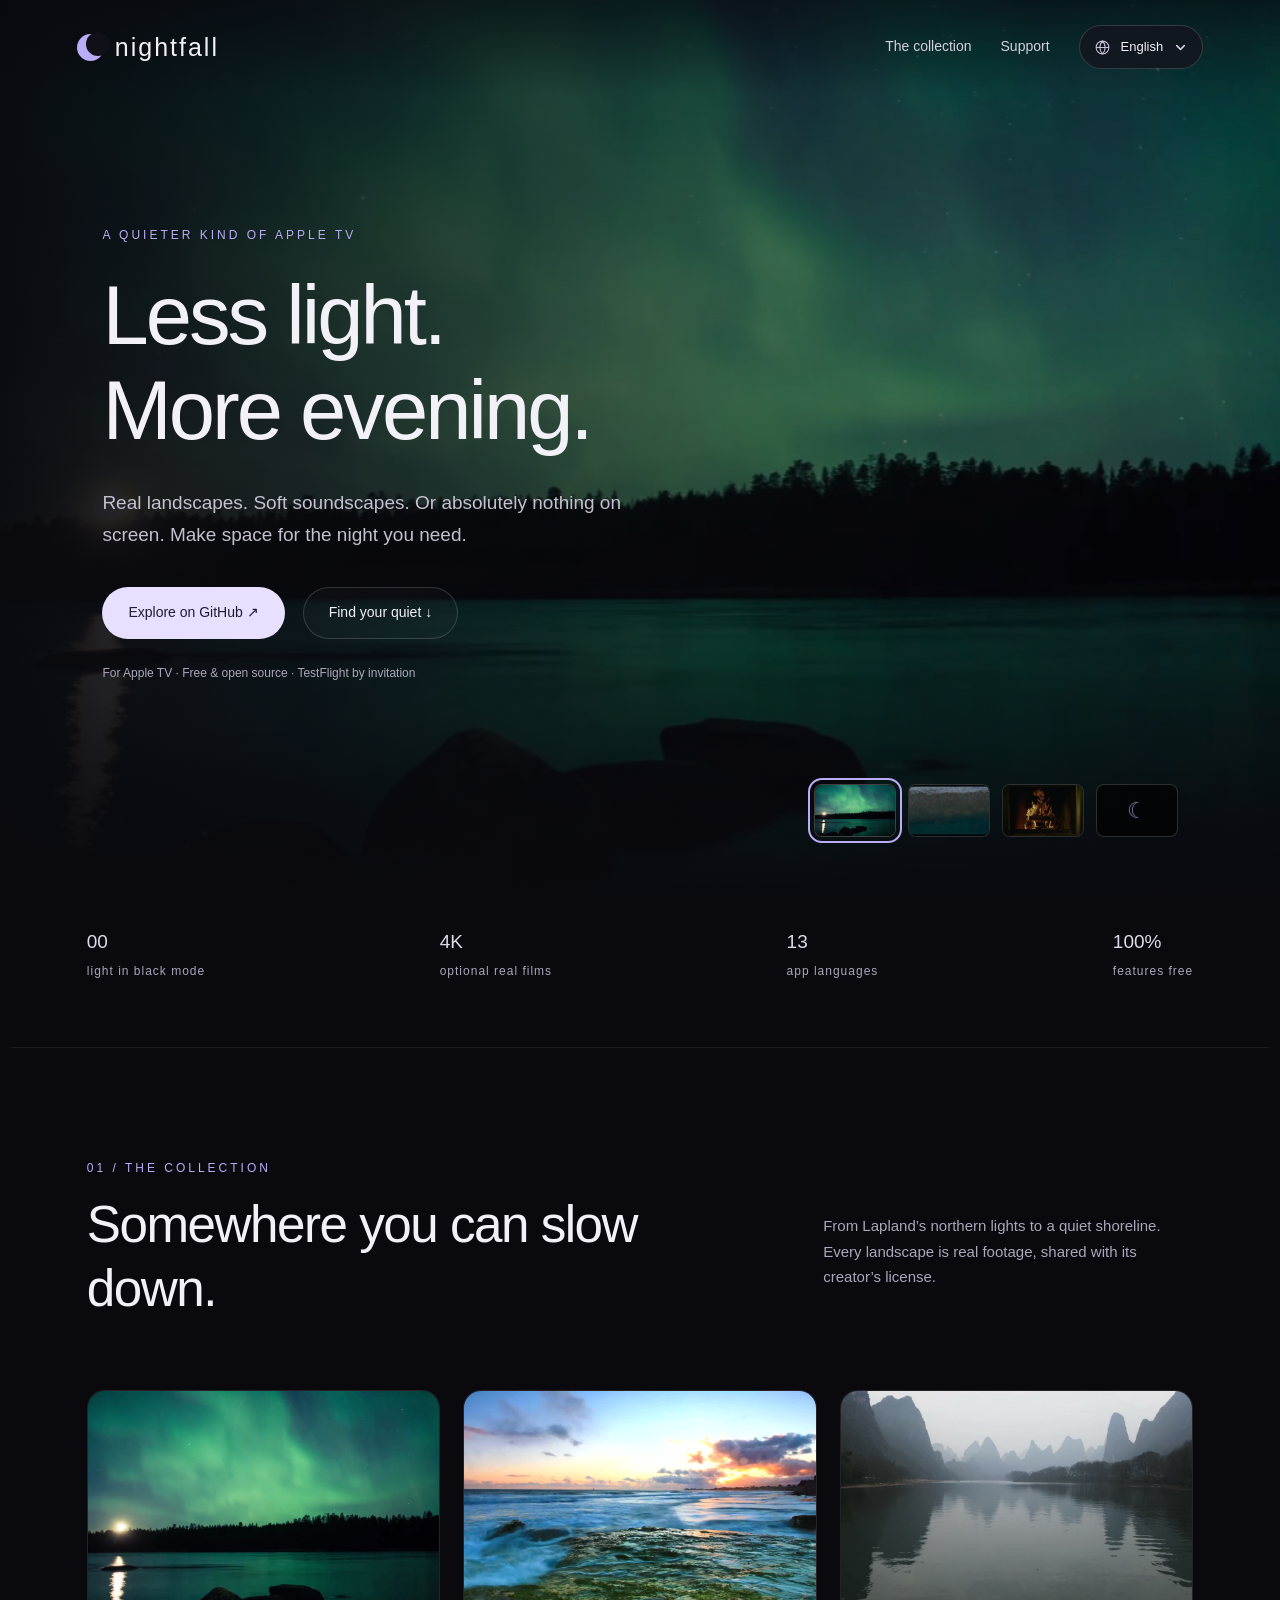
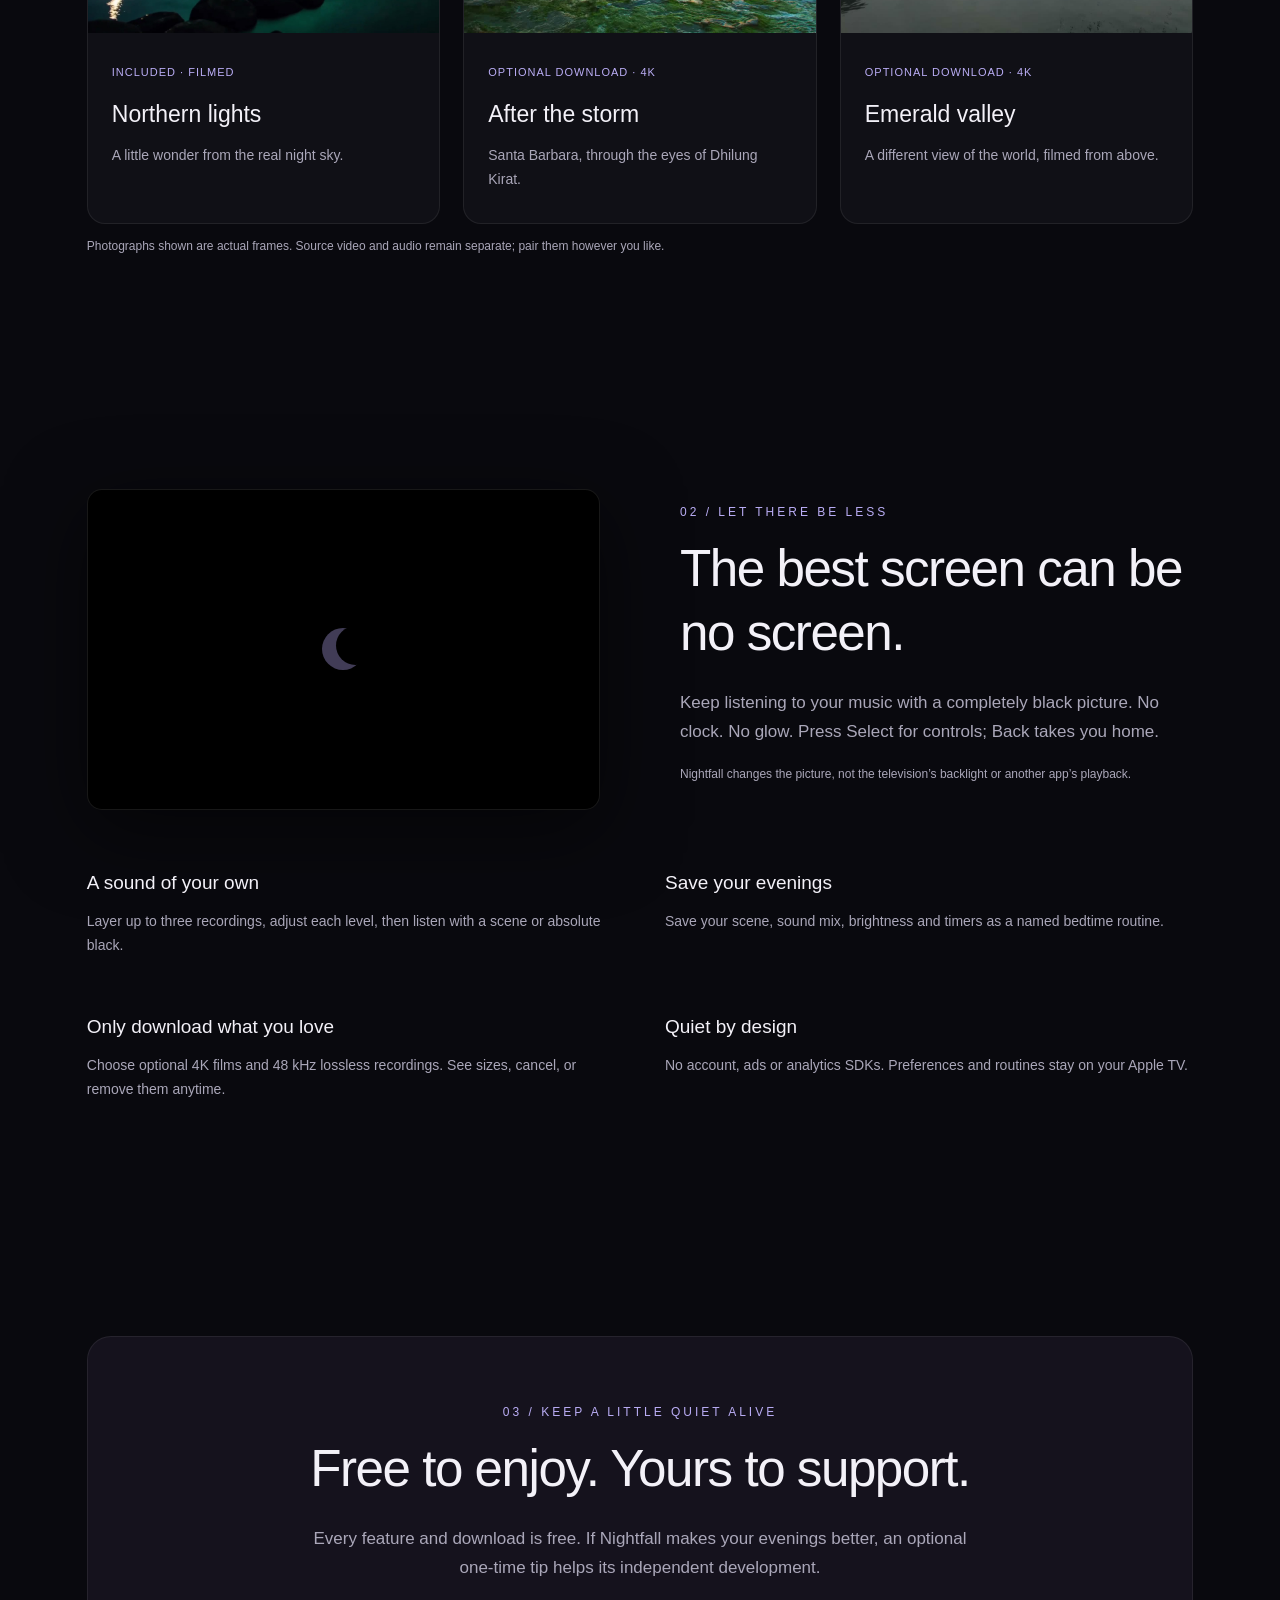
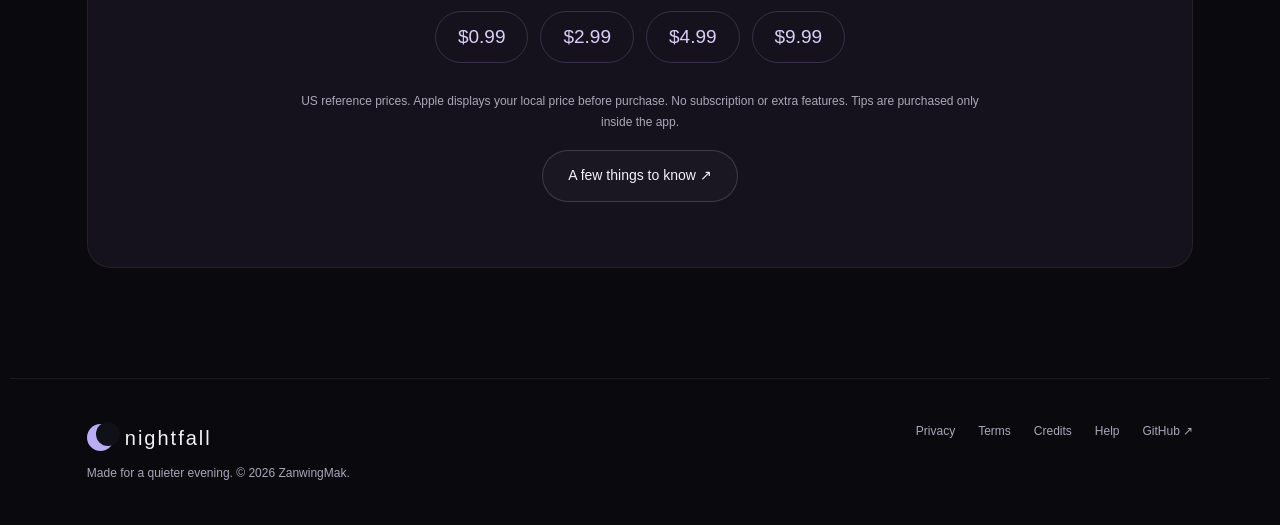
==== site/index.html @ ece6afa8 "Improve website language picker and localize all pages in thirteen languages" ====
<!doctype html><html lang="en"><head><meta charset="utf-8"><meta name="viewport" content="width=device-width,initial-scale=1"><meta name="color-scheme" content="dark"><meta name="description" content="Nightfall TV — real landscapes, quiet soundscapes and absolute black for Apple TV. Free and open source, with optional downloads and voluntary tips."><title data-en="A quieter evening · Nightfall TV" data-zh="让夜晚安静一点 · Nightfall TV">A quieter evening · Nightfall TV</title><link rel="icon" href="favicon.svg" type="image/svg+xml"><link rel="stylesheet" href="style.css?v=20261013"><script defer src="translations.js?v=20261013"></script><script defer src="site.js?v=20261013"></script></head><body><header><a class="brand" href="index.html" aria-label="Nightfall TV home"><i class="moon" aria-hidden="true"></i>nightfall</a><nav aria-label="Main navigation"><a class="desktop" href="index.html#scenes"><span data-en="The collection" data-zh="风景集" >The collection</span></a><a class="desktop" href="support.html"><span data-en="Support" data-zh="帮助" >Support</span></a><div class="language-picker"><button class="lang" id="language" type="button" aria-label="Language" aria-haspopup="menu" aria-controls="language-menu" aria-expanded="false"><svg class="language-globe" viewBox="0 0 24 24" fill="none" stroke="currentColor" stroke-width="1.5" aria-hidden="true"><circle cx="12" cy="12" r="9"/><path d="M3 12h18M12 3c5 5 5 13 0 18-5-5-5-13 0-18Z"/></svg><span id="language-label">English</span><svg class="language-chevron" viewBox="0 0 16 16" fill="none" stroke="currentColor" stroke-width="1.6" aria-hidden="true"><path d="m4 6 4 4 4-4" stroke-linecap="round" stroke-linejoin="round"/></svg></button><div class="language-panel" id="language-menu" role="menu" aria-labelledby="language" hidden></div></div></nav></header><main><section class="hero"><img class="cover" src="assets/aurora.jpg" alt="Northern lights filmed in Lapland"><div class="hero-copy"><div data-en="A QUIETER KIND OF APPLE TV" data-zh="给 APPLE TV，一点安静" class="eyebrow">A QUIETER KIND OF APPLE TV</div><h1 data-en="Less light.
More evening." data-zh="少一点亮光。
多一点夜晚。" >Less light.
More evening.</h1><p data-en="Real landscapes. Soft soundscapes. Or absolutely nothing on screen. Make space for the night you need." data-zh="真实风景，轻柔声景。或者，让屏幕彻底归于黑暗。把夜晚，还给自己。" class="lede">Real landscapes. Soft soundscapes. Or absolutely nothing on screen. Make space for the night you need.</p><div class="actions"><a class="button primary" href="https://github.com/ZanwingMak/NightfallTV"><span data-en="Explore on GitHub ↗" data-zh="在 GitHub 探索 ↗" >Explore on GitHub ↗</span></a><a class="button" href="#scenes"><span data-en="Find your quiet ↓" data-zh="寻找你的安静 ↓" >Find your quiet ↓</span></a></div><p data-en="For Apple TV · Free &amp; open source · TestFlight by invitation" data-zh="为 Apple TV 而作 · 免费开源 · TestFlight 邀请测试" class="fine">For Apple TV · Free &amp; open source · TestFlight by invitation</p></div><div class="scene-picker" aria-label="Static scene preview"><button data-preview="aurora" aria-label="Northern lights" aria-pressed="true"><img src="assets/aurora.jpg" alt=""></button><button data-preview="ocean" aria-label="Ocean" aria-pressed="false"><img src="assets/ocean.jpg" alt=""></button><button data-preview="ember" aria-label="Fireplace" aria-pressed="false"><img src="assets/ember.jpg" alt=""></button><button data-preview="black" aria-label="Absolute black" aria-pressed="false"><span aria-hidden="true">☾</span></button></div></section><div class="strip"><div><b data-en="00" data-zh="00" >00</b><span data-en="light in black mode" data-zh="纯黑模式，无任何亮光" >light in black mode</span></div><div><b data-en="4K" data-zh="4K" >4K</b><span data-en="optional real films" data-zh="按需下载，真实拍摄" >optional real films</span></div><div><b data-en="13" data-zh="13" >13</b><span data-en="app languages" data-zh="种应用界面语言" >app languages</span></div><div><b data-en="100%" data-zh="100%" >100%</b><span data-en="features free" data-zh="功能免费，无广告" >features free</span></div></div><section class="content" id="scenes"><div class="section-head"><div><div data-en="01 / THE COLLECTION" data-zh="01 / 真实风景" class="eyebrow">01 / THE COLLECTION</div><h2 data-en="Somewhere you
can slow down." data-zh="让心情，
慢慢抵达。" >Somewhere you
can slow down.</h2></div><p data-en="From Lapland’s northern lights to a quiet shoreline. Every landscape is real footage, shared with its creator’s license." data-zh="从拉普兰的极光，到雨后的海岸。每一处风景都是真实拍摄，保留创作者的署名与授权。" class="muted">From Lapland’s northern lights to a quiet shoreline. Every landscape is real footage, shared with its creator’s license.</p></div><div class="tiles"><article class="tile"><img loading="lazy" src="assets/aurora.jpg" alt="Northern lights"><div class="tile-copy"><span data-en="INCLUDED · FILMED" data-zh="内置 · 实拍" class="tag">INCLUDED · FILMED</span><h3 data-en="Northern lights" data-zh="极光之境" >Northern lights</h3><p data-en="A little wonder from the real night sky." data-zh="真实夜空中的一点奇迹。" >A little wonder from the real night sky.</p></div></article><article class="tile"><img loading="lazy" src="assets/coast.jpg" alt="After the storm"><div class="tile-copy"><span data-en="OPTIONAL DOWNLOAD · 4K" data-zh="可选下载 · 4K" class="tag">OPTIONAL DOWNLOAD · 4K</span><h3 data-en="After the storm" data-zh="雨后海岸" >After the storm</h3><p data-en="Santa Barbara, through the eyes of Dhilung Kirat." data-zh="透过 Dhilung Kirat 的镜头，看圣巴巴拉海岸。" >Santa Barbara, through the eyes of Dhilung Kirat.</p></div></article><article class="tile"><img loading="lazy" src="assets/valley.jpg" alt="Emerald valley"><div class="tile-copy"><span data-en="OPTIONAL DOWNLOAD · 4K" data-zh="可选下载 · 4K" class="tag">OPTIONAL DOWNLOAD · 4K</span><h3 data-en="Emerald valley" data-zh="碧谷流云" >Emerald valley</h3><p data-en="A different view of the world, filmed from above." data-zh="从空中凝望山谷与流云，Danny Rest 实拍。" >A different view of the world, filmed from above.</p></div></article></div><p class="fine"><span data-en="Photographs shown are actual frames. Source video and audio remain separate; pair them however you like." data-zh="以上图片均为真实视频帧。画面与自然录音为独立素材，你可以自由搭配。" >Photographs shown are actual frames. Source video and audio remain separate; pair them however you like.</span></p></section><section class="content"><div class="split"><div class="black-screen" aria-label="Illustration of a black TV screen"><i class="moon" aria-hidden="true"></i></div><div><div data-en="02 / LET THERE BE LESS" data-zh="02 / 少一点，更安静" class="eyebrow">02 / LET THERE BE LESS</div><h2 data-en="The best screen
can be no screen." data-zh="最好的画面，
也可以没有画面。" >The best screen
can be no screen.</h2><p data-en="Keep listening to your music with a completely black picture. No clock. No glow. Press Select for controls; Back takes you home." data-zh="完全黑屏，继续听自己的音乐。没有时钟，没有提示，没有亮光。按确认键呼出控制，返回键回到浏览。" class="muted">Keep listening to your music with a completely black picture. No clock. No glow. Press Select for controls; Back takes you home.</p><p data-en="Nightfall changes the picture, not the television’s backlight or another app’s playback." data-zh="Nightfall 调整应用画面，不控制电视背光，也不控制其他应用的音乐。" class="fine">Nightfall changes the picture, not the television’s backlight or another app’s playback.</p></div></div><div class="text-features"><div><h3 data-en="A sound of your own" data-zh="混合属于你的声音" >A sound of your own</h3><p data-en="Layer up to three recordings, adjust each level, then listen with a scene or absolute black." data-zh="最多混合三层声景，独立调音量。配上风景，或关掉画面。" >Layer up to three recordings, adjust each level, then listen with a scene or absolute black.</p></div><div><h3 data-en="Save your evenings" data-zh="收藏睡前的习惯" >Save your evenings</h3><p data-en="Save your scene, sound mix, brightness and timers as a named bedtime routine." data-zh="把画面、混音、亮度和定时存成一个有名字的睡前方案。" >Save your scene, sound mix, brightness and timers as a named bedtime routine.</p></div><div><h3 data-en="Only download what you love" data-zh="只下载想要的风景" >Only download what you love</h3><p data-en="Choose optional 4K films and 48 kHz lossless recordings. See sizes, cancel, or remove them anytime." data-zh="自行选择下载 4K 实拍或 48 kHz 无损录音。显示容量与进度，可取消、可删除。" >Choose optional 4K films and 48 kHz lossless recordings. See sizes, cancel, or remove them anytime.</p></div><div><h3 data-en="Quiet by design" data-zh="安静，也是一种设计" >Quiet by design</h3><p data-en="No account, ads or analytics SDKs. Preferences and routines stay on your Apple TV." data-zh="无需账号，没有广告或统计 SDK。偏好和方案保存在你的 Apple TV 上。" >No account, ads or analytics SDKs. Preferences and routines stay on your Apple TV.</p></div></div></section><section class="content"><div class="support-panel"><div data-en="03 / KEEP A LITTLE QUIET ALIVE" data-zh="03 / 让这份安静继续" class="eyebrow">03 / KEEP A LITTLE QUIET ALIVE</div><h2 data-en="Free to enjoy.
Yours to support." data-zh="安心享受。
随心支持。" >Free to enjoy.
Yours to support.</h2><p data-en="Every feature and download is free. If Nightfall makes your evenings better, an optional one-time tip helps its independent development." data-zh="所有功能与下载都免费。如果 Nightfall 陪你度过了一个好夜晚，可以自愿打赏，支持独立开发。" class="muted">Every feature and download is free. If Nightfall makes your evenings better, an optional one-time tip helps its independent development.</p><div class="tips"><span>$0.99</span><span>$2.99</span><span>$4.99</span><span>$9.99</span></div><p data-en="US reference prices. Apple displays your local price before purchase. No subscription or extra features. Tips are purchased only inside the app." data-zh="以上为美国基准价格，实际购买前由 Apple 显示当地价格。没有订阅，不增加功能。赞助仅通过 App 内购买。" class="fine">US reference prices. Apple displays your local price before purchase. No subscription or extra features. Tips are purchased only inside the app.</p><a class="button" href="support.html"><span data-en="A few things to know ↗" data-zh="了解使用与支持 ↗" >A few things to know ↗</span></a></div></section></main><footer><div><a class="brand" href="index.html"><i class="moon" aria-hidden="true"></i>nightfall</a><span data-en="Made for a quieter evening. © 2026 ZanwingMak." data-zh="让夜晚安静一点。© 2026 ZanwingMak." >Made for a quieter evening. © 2026 ZanwingMak.</span></div><div class="links"><a href="privacy.html"><span data-en="Privacy" data-zh="隐私政策" >Privacy</span></a><a href="terms.html"><span data-en="Terms" data-zh="服务条款" >Terms</span></a><a href="credits.html"><span data-en="Credits" data-zh="素材署名" >Credits</span></a><a href="support.html"><span data-en="Help" data-zh="帮助" >Help</span></a><a href="https://github.com/ZanwingMak/NightfallTV"><span data-en="GitHub ↗" data-zh="GitHub ↗" >GitHub ↗</span></a></div></footer></body></html>
---- site/style.css ----
:root{color-scheme:dark;--ink:#f3f1f8;--quiet:#aaa7b9;--night:#09090e;--accent:#baadf5}*{box-sizing:border-box}html{scroll-behavior:smooth;scroll-padding-top:100px}body{margin:0;background:var(--night);color:var(--ink);font-family:ui-sans-serif,-apple-system,BlinkMacSystemFont,"Segoe UI",sans-serif;font-size:17px;line-height:1.7}a{color:inherit;text-decoration:none}button,select{font:inherit;color:inherit}button,a,select{touch-action:manipulation}button{cursor:pointer}a:focus-visible,button:focus-visible,select:focus-visible,summary:focus-visible{outline:3px solid var(--accent);outline-offset:7px}header{height:94px;display:flex;align-items:center;justify-content:space-between;gap:24px;padding:0 6%;position:absolute;z-index:5;inset:0 0 auto;background:linear-gradient(#08080e99,transparent)}.brand{font-size:25px;letter-spacing:2px;display:flex;align-items:center;gap:11px}.moon{display:inline-block;width:27px;height:27px;border-radius:50%;background:var(--accent);position:relative}.moon:after{content:"";position:absolute;width:24px;height:24px;border-radius:50%;background:#101019;left:9px;top:-2px}nav{display:flex;align-items:center;gap:29px;font-size:14px}nav a{color:#d4d0de}nav a:hover,footer a:hover{color:var(--accent)}.lang{background:#ffffff0a;border:1px solid #ffffff22;border-radius:100px;padding:7px 13px}.hero{position:relative;min-height:720px;height:min(950px,100svh);display:flex;align-items:center;padding:125px 8% 105px;overflow:hidden}.cover{position:absolute;inset:0;width:100%;height:100%;object-fit:cover;opacity:.78;transition:opacity .5s}.hero:after{content:"";position:absolute;inset:0;background:linear-gradient(90deg,#09090ef2 0%,#09090e70 52%,#09090e10),linear-gradient(0deg,var(--night),transparent 26%);pointer-events:none}.hero-copy{z-index:1;position:relative;max-width:750px}.eyebrow{font-size:12px;letter-spacing:3px;text-transform:uppercase;color:var(--accent)}h1{font-weight:350;font-size:clamp(55px,6.5vw,96px);line-height:1.14;letter-spacing:-3px;margin:24px 0 28px;white-space:pre-line}.lede{max-width:540px;font-size:19px;color:#c4c1ce}.actions{display:flex;gap:18px;flex-wrap:wrap;margin:36px 0 24px}.button{display:inline-flex;align-items:center;gap:24px;border:1px solid #ffffff28;border-radius:100px;padding:13px 25px;background:#ffffff06;font-size:14px}.button.primary{background:#e7e0ff;color:#201a33;border-color:transparent}.button:hover{transform:translateY(-2px)}.fine{font-size:12px;color:var(--quiet)}.scene-picker{position:absolute;bottom:63px;right:8%;z-index:2;display:flex;gap:12px}.scene-picker button{width:82px;height:53px;padding:0;border:1px solid #ffffff40;border-radius:8px;overflow:hidden;background:#000;opacity:.65;transition:opacity .2s}.scene-picker button[aria-pressed=true]{outline:2px solid var(--accent);outline-offset:4px;opacity:1}.scene-picker img{height:100%;width:100%;object-fit:cover}.scene-picker span{color:#bfb3e9;font-size:22px}.strip{max-width:1260px;margin:0 auto;padding:26px 6% 65px;display:flex;justify-content:space-between;gap:25px;border-bottom:1px solid #ffffff12;font-size:12px;letter-spacing:1px;color:var(--quiet)}.strip b{display:block;font-size:19px;color:#dedbe7;font-weight:400;letter-spacing:0;margin-bottom:3px}section.content{max-width:1260px;margin:auto;padding:110px 6%}h2{font-size:clamp(34px,4vw,54px);font-weight:350;line-height:1.25;letter-spacing:-1.5px;margin:15px 0 24px}h3{font-size:23px;font-weight:450;line-height:1.4;margin:12px 0}.muted{color:var(--quiet)}.section-head{display:flex;justify-content:space-between;gap:60px;align-items:center;margin-bottom:45px}.section-head p{max-width:370px;font-size:15px}.tiles{display:grid;grid-template-columns:repeat(3,1fr);gap:23px}.tile{border:1px solid #ffffff13;border-radius:18px;overflow:hidden;background:#101016}.tile img{width:100%;aspect-ratio:16/11;object-fit:cover;display:block}.tile-copy{padding:24px}.tile-copy p{font-size:14px;color:var(--quiet);margin-bottom:8px}.tag{font-size:11px;letter-spacing:1px;color:var(--accent)}.split{display:grid;grid-template-columns:1fr 1fr;align-items:center;gap:80px}.black-screen{aspect-ratio:16/10;border:1px solid #ffffff18;background:#000;box-shadow:0 20px 80px #0008;border-radius:15px;display:flex;align-items:center;justify-content:center}.black-screen .moon{opacity:.35;width:42px;height:42px}.black-screen .moon:after{background:#000;width:39px;height:39px;left:14px}.number{color:var(--accent);font-size:13px}.text-features{display:grid;grid-template-columns:repeat(2,1fr);gap:30px 50px;margin:48px 0 0}.text-features h3{font-size:19px}.text-features p{font-size:14px;color:var(--quiet)}.support-panel{background:#15121d;border:1px solid #ffffff12;border-radius:24px;padding:65px;text-align:center}.support-panel h2{margin-top:15px}.support-panel p{max-width:680px;margin:18px auto}.tips{display:flex;justify-content:center;gap:12px;flex-wrap:wrap;margin:28px 0}.tips span{border:1px solid #b7a3ed33;border-radius:100px;padding:9px 22px;color:#d8cef7;font-size:19px}footer{max-width:1260px;margin:auto;border-top:1px solid #ffffff12;padding:42px 6%;display:flex;justify-content:space-between;align-items:start;gap:35px;color:var(--quiet);font-size:12px}footer .links{display:flex;flex-wrap:wrap;gap:23px}footer .brand{color:var(--ink);font-size:20px;margin-bottom:8px}.document{max-width:900px;margin:auto;padding:165px 6% 85px}.document h1{font-size:56px;letter-spacing:-1px}.document h2{font-size:25px;margin-top:46px;letter-spacing:0;font-weight:450}.document p,.document li{color:#c3bfce;font-size:16px}.document a{color:var(--accent);text-decoration:underline;text-underline-offset:3px}.document .date{font-size:13px;color:var(--quiet)}details{border-bottom:1px solid #ffffff18;padding:24px 0}summary{cursor:pointer;font-size:20px;list-style:none}summary:after{content:"+";float:right;color:var(--accent)}details[open] summary:after{content:"−"}.credit{padding:22px 0;border-bottom:1px solid #ffffff12}.credit p{margin:6px 0;font-size:14px;overflow-wrap:anywhere}.credit h2{margin:0 0 8px}body[data-scene=black] .hero .cover{opacity:0}body[data-scene=black] .hero:after{background:linear-gradient(0deg,var(--night),#000 70%)}[hidden]{display:none!important}@media(prefers-reduced-motion:reduce){html{scroll-behavior:auto}*,*:before,*:after{transition:none!important;animation:none!important}}@media(max-width:800px){header{height:80px;padding:0 6%}.brand{font-size:22px}nav{gap:14px}nav .desktop{display:none}.hero{height:auto;min-height:760px;padding:140px 7% 170px}.hero:after{background:linear-gradient(90deg,#09090ee8,#09090e60),linear-gradient(0deg,var(--night),transparent 35%)}h1{font-size:60px;letter-spacing:-2px}.lede{font-size:17px}.scene-picker{bottom:70px;right:auto;left:7%}.strip{padding:12px 7% 40px;flex-wrap:wrap}.strip>div{width:40%}.strip b{font-size:17px}section.content{padding:75px 7%}.section-head{display:block;margin-bottom:28px}.tiles{grid-template-columns:1fr;gap:24px}.tile img{aspect-ratio:16/9}.split{grid-template-columns:1fr;gap:35px}.text-features{gap:20px}.support-panel{padding:38px 23px}footer{flex-direction:column;padding:35px 7%;gap:25px}.document{padding:130px 7% 65px}.document h1{font-size:45px}.document h2{margin-top:34px}.button{padding:12px 20px}.hero-copy{width:100%}}@media(max-width:380px){h1{font-size:51px}.lang{max-width:105px}.scene-picker button{width:65px}.text-features{grid-template-columns:1fr}}

@media(max-width:800px){.hero h1{font-size:clamp(38px,12vw,60px)}.scene-picker{left:7%;right:7%}.scene-picker button{flex:1;min-width:0;width:auto;max-width:82px}}

/* 语言菜单使用网站自己的暗色表面，避免原生菜单的白底与浅色文字冲突。 */
.language-picker{position:relative;flex-shrink:0}
.lang{display:flex;align-items:center;gap:10px;min-height:44px;max-width:220px;padding:9px 14px;background:#15151dcc;border:1px solid #ffffff26;color:#f3f1f8;font-size:13px;font-weight:500;line-height:1.4;border-radius:999px;transition:background .18s,border-color .18s}
.lang:hover,.lang[aria-expanded=true]{background:#24212f;border-color:#baadf580}
.lang:focus-visible{outline:2px solid var(--accent);outline-offset:4px}
#language-label{overflow:hidden;text-overflow:ellipsis;white-space:nowrap}
.language-globe{width:17px;height:17px;color:#c7c2d9;flex-shrink:0}
.language-chevron{width:15px;height:15px;flex-shrink:0;color:#d7d1e8;transition:transform .18s}
.lang[aria-expanded=true] .language-chevron{transform:rotate(180deg)}
.language-panel{position:absolute;inset-inline-end:0;top:calc(100% + 12px);width:252px;max-width:calc(100vw - 32px);max-height:min(440px,calc(100dvh - 112px));overflow-y:auto;overscroll-behavior:contain;padding:7px;background:#15151ef7;border:1px solid #ffffff24;border-radius:18px;box-shadow:0 18px 55px #0007;scrollbar-width:thin;scrollbar-color:#625874 transparent}
.language-option{display:flex;align-items:center;justify-content:space-between;width:100%;position:relative;padding:11px 38px 11px 15px;min-height:44px;border:0;border-radius:11px;background:transparent;color:#e7e3f0;font-size:14px;line-height:1.5;text-align:start}
.language-option:hover{background:#ffffff0c;color:#fff}
.language-option:focus-visible{outline:2px solid #baadf5;outline-offset:-2px;background:#ffffff0c}
.language-option[aria-checked=true]{background:#baadf522;color:#e3d9ff;font-weight:600}
.language-option[aria-checked=true]:after{content:"";position:absolute;right:16px;top:18px;width:9px;height:5px;border-left:1.8px solid #c8b8ff;border-bottom:1.8px solid #c8b8ff;transform:rotate(-45deg)}
html[dir=rtl] h1,html[dir=rtl] h2,html[lang=hi] h1,html[lang=hi] h2{letter-spacing:0}
html[dir=rtl] .hero:after{background:linear-gradient(270deg,#09090ef2 0%,#09090e70 52%,#09090e10),linear-gradient(0deg,var(--night),transparent 26%)}
html[dir=rtl] .hero-copy{text-align:right}
html[dir=rtl] .scene-picker{right:auto;left:8%}
html[dir=rtl] summary:after{float:left}
@media(max-width:800px){.lang{max-width:185px}.language-panel{max-height:min(440px,calc(100dvh - 100px))}html[dir=rtl] .scene-picker{left:7%;right:7%}html[dir=rtl] .hero:after{background:linear-gradient(270deg,#09090ee8,#09090e60),linear-gradient(0deg,var(--night),transparent 35%)}}
@media(max-width:380px){header{gap:12px}.lang{max-width:145px;gap:7px;padding-inline:11px}.brand{font-size:18px;letter-spacing:1px;gap:8px}.brand .moon{width:24px;height:24px}}
.document h1,.document h2,.document p,.document li{overflow-wrap:anywhere}
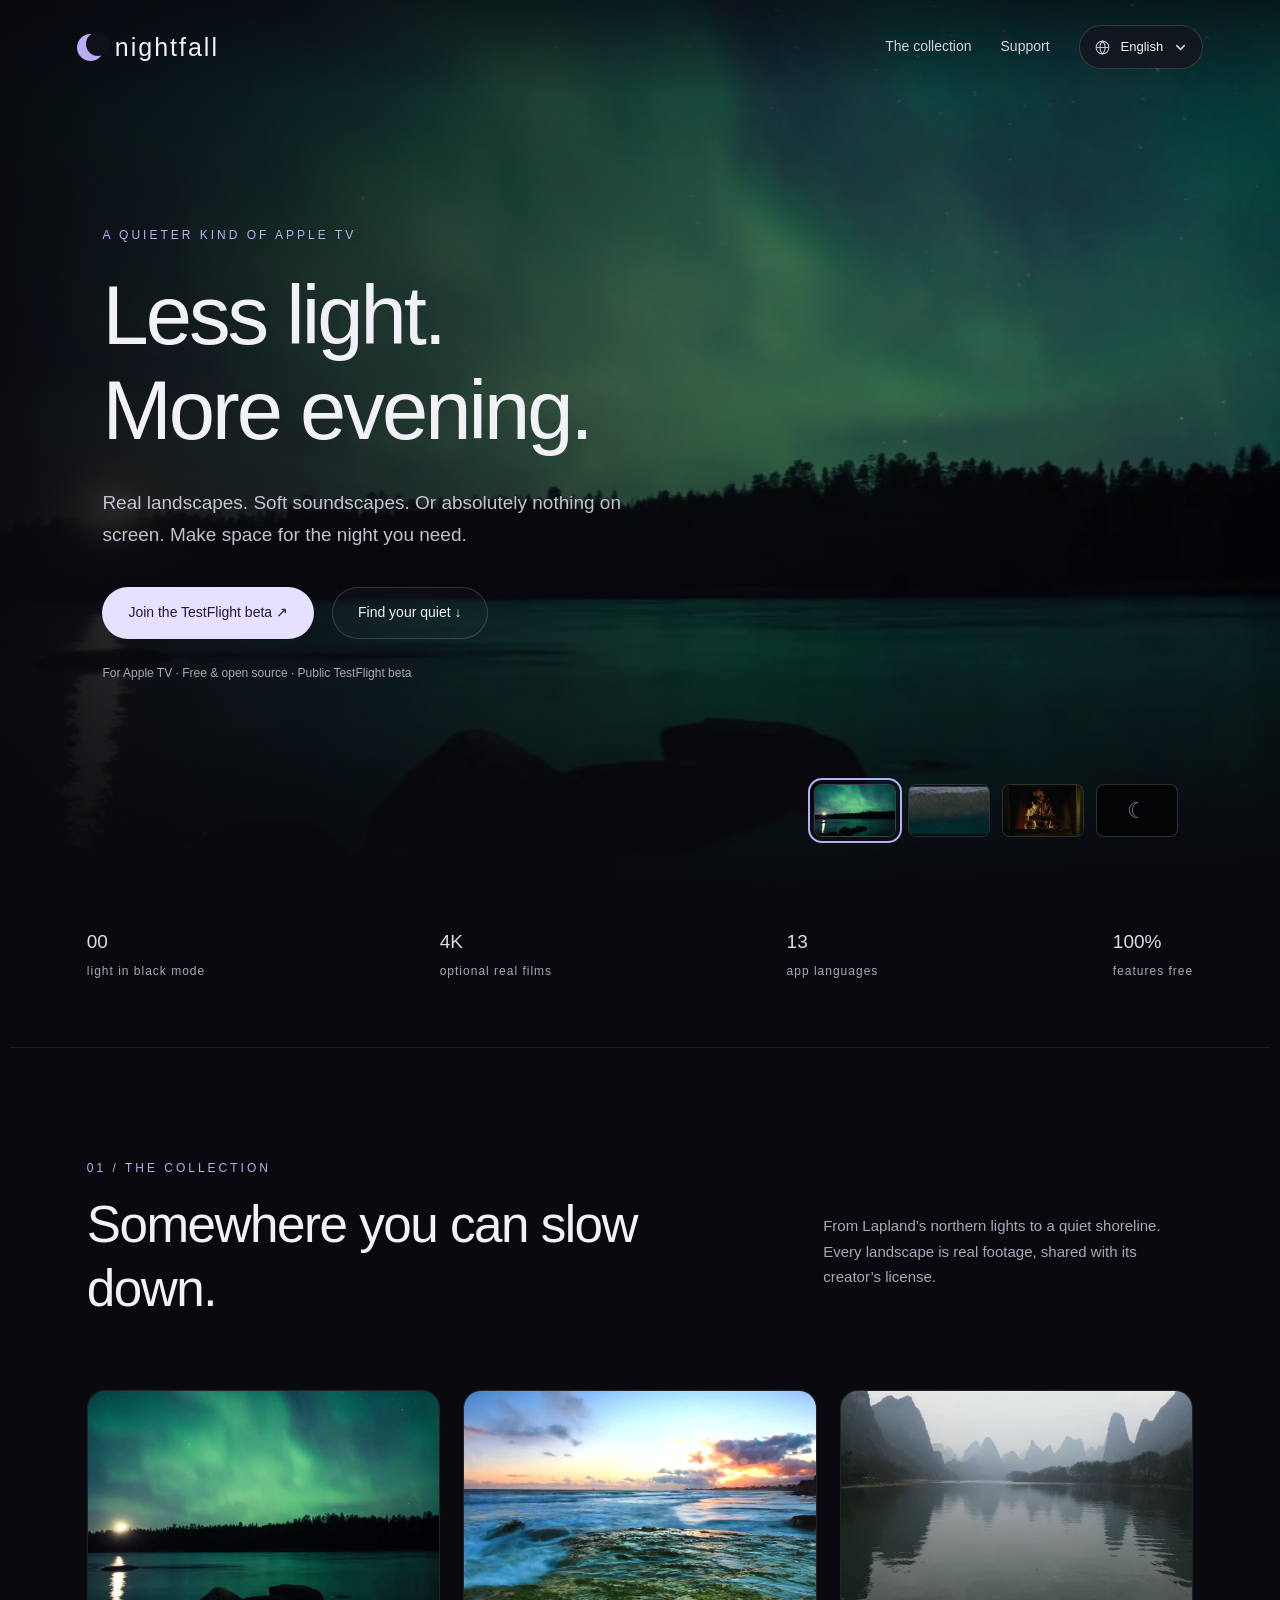
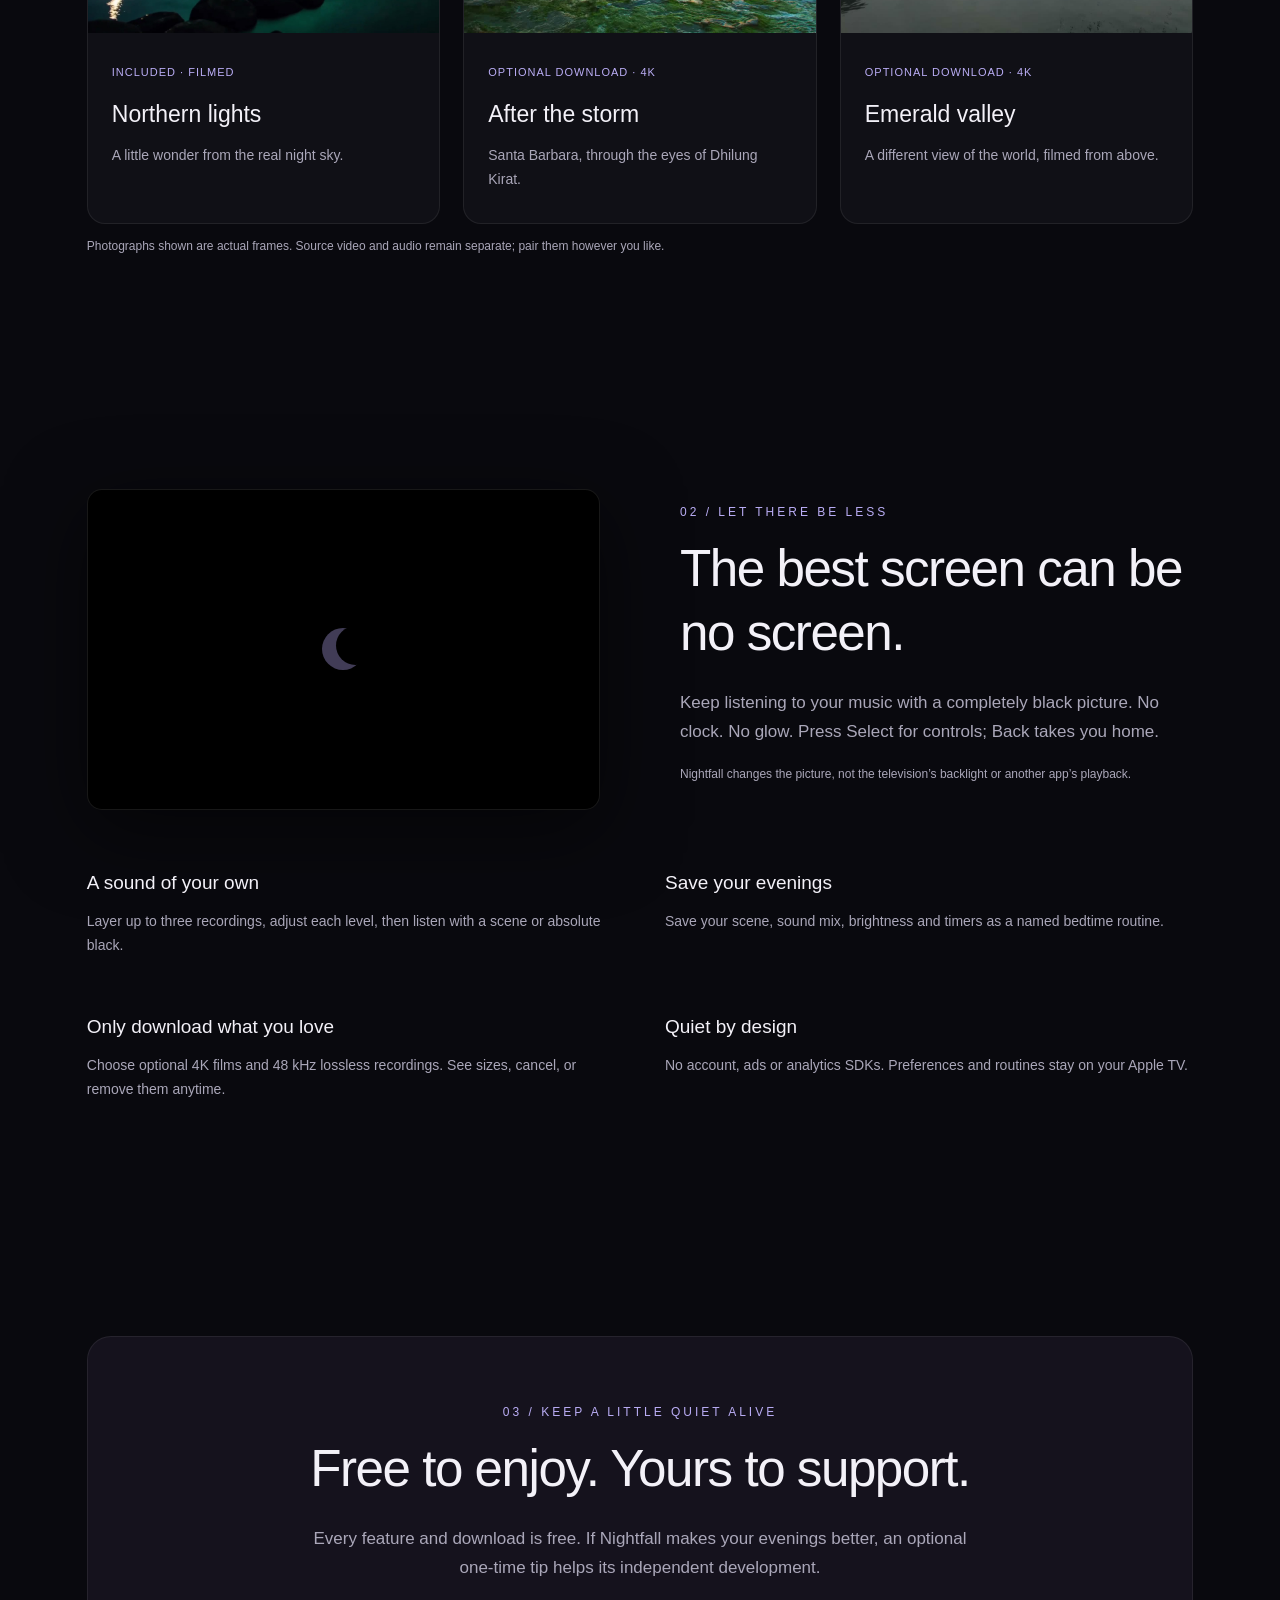
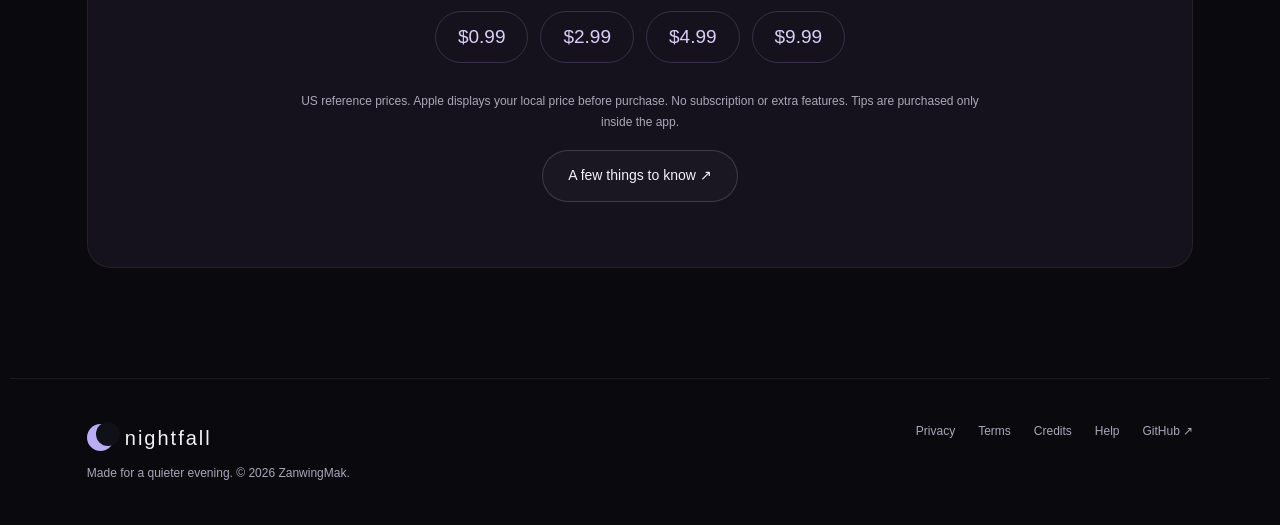
==== commit 1f7cf4b4: "Open the public TestFlight beta from the multilingual website" ====
--- a/site/index.html
+++ b/site/index.html
@@ -1,7 +1,7 @@
-<!doctype html><html lang="en"><head><meta charset="utf-8"><meta name="viewport" content="width=device-width,initial-scale=1"><meta name="color-scheme" content="dark"><meta name="description" content="Nightfall TV — real landscapes, quiet soundscapes and absolute black for Apple TV. Free and open source, with optional downloads and voluntary tips."><title data-en="A quieter evening · Nightfall TV" data-zh="让夜晚安静一点 · Nightfall TV">A quieter evening · Nightfall TV</title><link rel="icon" href="favicon.svg" type="image/svg+xml"><link rel="stylesheet" href="style.css?v=20261013"><script defer src="translations.js?v=20261013"></script><script defer src="site.js?v=20261013"></script></head><body><header><a class="brand" href="index.html" aria-label="Nightfall TV home"><i class="moon" aria-hidden="true"></i>nightfall</a><nav aria-label="Main navigation"><a class="desktop" href="index.html#scenes"><span data-en="The collection" data-zh="风景集" >The collection</span></a><a class="desktop" href="support.html"><span data-en="Support" data-zh="帮助" >Support</span></a><div class="language-picker"><button class="lang" id="language" type="button" aria-label="Language" aria-haspopup="menu" aria-controls="language-menu" aria-expanded="false"><svg class="language-globe" viewBox="0 0 24 24" fill="none" stroke="currentColor" stroke-width="1.5" aria-hidden="true"><circle cx="12" cy="12" r="9"/><path d="M3 12h18M12 3c5 5 5 13 0 18-5-5-5-13 0-18Z"/></svg><span id="language-label">English</span><svg class="language-chevron" viewBox="0 0 16 16" fill="none" stroke="currentColor" stroke-width="1.6" aria-hidden="true"><path d="m4 6 4 4 4-4" stroke-linecap="round" stroke-linejoin="round"/></svg></button><div class="language-panel" id="language-menu" role="menu" aria-labelledby="language" hidden></div></div></nav></header><main><section class="hero"><img class="cover" src="assets/aurora.jpg" alt="Northern lights filmed in Lapland"><div class="hero-copy"><div data-en="A QUIETER KIND OF APPLE TV" data-zh="给 APPLE TV，一点安静" class="eyebrow">A QUIETER KIND OF APPLE TV</div><h1 data-en="Less light.
+<!doctype html><html lang="en"><head><meta charset="utf-8"><meta name="viewport" content="width=device-width,initial-scale=1"><meta name="color-scheme" content="dark"><meta name="description" content="Nightfall TV — real landscapes, quiet soundscapes and absolute black for Apple TV. Free and open source, with optional downloads and voluntary tips."><title data-en="A quieter evening · Nightfall TV" data-zh="让夜晚安静一点 · Nightfall TV">A quieter evening · Nightfall TV</title><link rel="icon" href="favicon.svg" type="image/svg+xml"><link rel="stylesheet" href="style.css?v=8ef6851c5679"><script defer src="translations.js?v=20261014"></script><script defer src="site.js?v=20261014"></script></head><body><header><a class="brand" href="index.html" aria-label="Nightfall TV home"><i class="moon" aria-hidden="true"></i>nightfall</a><nav aria-label="Main navigation"><a class="desktop" href="index.html#scenes"><span data-en="The collection" data-zh="风景集" >The collection</span></a><a class="desktop" href="support.html"><span data-en="Support" data-zh="帮助" >Support</span></a><div class="language-picker"><button class="lang" id="language" type="button" aria-label="Language" aria-haspopup="menu" aria-controls="language-menu" aria-expanded="false"><svg class="language-globe" viewBox="0 0 24 24" fill="none" stroke="currentColor" stroke-width="1.5" aria-hidden="true"><circle cx="12" cy="12" r="9"/><path d="M3 12h18M12 3c5 5 5 13 0 18-5-5-5-13 0-18Z"/></svg><span id="language-label">English</span><svg class="language-chevron" viewBox="0 0 16 16" fill="none" stroke="currentColor" stroke-width="1.6" aria-hidden="true"><path d="m4 6 4 4 4-4" stroke-linecap="round" stroke-linejoin="round"/></svg></button><div class="language-panel" id="language-menu" role="menu" aria-labelledby="language" hidden></div></div></nav></header><main><section class="hero"><img class="cover" src="assets/aurora.jpg" alt="Northern lights filmed in Lapland"><div class="hero-copy"><div data-en="A QUIETER KIND OF APPLE TV" data-zh="给 APPLE TV，一点安静" class="eyebrow">A QUIETER KIND OF APPLE TV</div><h1 data-en="Less light.
 More evening." data-zh="少一点亮光。
 多一点夜晚。" >Less light.
-More evening.</h1><p data-en="Real landscapes. Soft soundscapes. Or absolutely nothing on screen. Make space for the night you need." data-zh="真实风景，轻柔声景。或者，让屏幕彻底归于黑暗。把夜晚，还给自己。" class="lede">Real landscapes. Soft soundscapes. Or absolutely nothing on screen. Make space for the night you need.</p><div class="actions"><a class="button primary" href="https://github.com/ZanwingMak/NightfallTV"><span data-en="Explore on GitHub ↗" data-zh="在 GitHub 探索 ↗" >Explore on GitHub ↗</span></a><a class="button" href="#scenes"><span data-en="Find your quiet ↓" data-zh="寻找你的安静 ↓" >Find your quiet ↓</span></a></div><p data-en="For Apple TV · Free &amp; open source · TestFlight by invitation" data-zh="为 Apple TV 而作 · 免费开源 · TestFlight 邀请测试" class="fine">For Apple TV · Free &amp; open source · TestFlight by invitation</p></div><div class="scene-picker" aria-label="Static scene preview"><button data-preview="aurora" aria-label="Northern lights" aria-pressed="true"><img src="assets/aurora.jpg" alt=""></button><button data-preview="ocean" aria-label="Ocean" aria-pressed="false"><img src="assets/ocean.jpg" alt=""></button><button data-preview="ember" aria-label="Fireplace" aria-pressed="false"><img src="assets/ember.jpg" alt=""></button><button data-preview="black" aria-label="Absolute black" aria-pressed="false"><span aria-hidden="true">☾</span></button></div></section><div class="strip"><div><b data-en="00" data-zh="00" >00</b><span data-en="light in black mode" data-zh="纯黑模式，无任何亮光" >light in black mode</span></div><div><b data-en="4K" data-zh="4K" >4K</b><span data-en="optional real films" data-zh="按需下载，真实拍摄" >optional real films</span></div><div><b data-en="13" data-zh="13" >13</b><span data-en="app languages" data-zh="种应用界面语言" >app languages</span></div><div><b data-en="100%" data-zh="100%" >100%</b><span data-en="features free" data-zh="功能免费，无广告" >features free</span></div></div><section class="content" id="scenes"><div class="section-head"><div><div data-en="01 / THE COLLECTION" data-zh="01 / 真实风景" class="eyebrow">01 / THE COLLECTION</div><h2 data-en="Somewhere you
+More evening.</h1><p data-en="Real landscapes. Soft soundscapes. Or absolutely nothing on screen. Make space for the night you need." data-zh="真实风景，轻柔声景。或者，让屏幕彻底归于黑暗。把夜晚，还给自己。" class="lede">Real landscapes. Soft soundscapes. Or absolutely nothing on screen. Make space for the night you need.</p><div class="actions"><a class="button primary" href="https://testflight.apple.com/join/FS1H6N5w"><span data-en="Join the TestFlight beta ↗" data-zh="加入 TestFlight 公测 ↗" >Join the TestFlight beta ↗</span></a><a class="button" href="#scenes"><span data-en="Find your quiet ↓" data-zh="寻找你的安静 ↓" >Find your quiet ↓</span></a></div><p data-en="For Apple TV · Free &amp; open source · Public TestFlight beta" data-zh="为 Apple TV 而作 · 免费开源 · TestFlight 公开测试" class="fine">For Apple TV · Free &amp; open source · Public TestFlight beta</p></div><div class="scene-picker" aria-label="Static scene preview"><button data-preview="aurora" aria-label="Northern lights" aria-pressed="true"><img src="assets/aurora.jpg" alt=""></button><button data-preview="ocean" aria-label="Ocean" aria-pressed="false"><img src="assets/ocean.jpg" alt=""></button><button data-preview="ember" aria-label="Fireplace" aria-pressed="false"><img src="assets/ember.jpg" alt=""></button><button data-preview="black" aria-label="Absolute black" aria-pressed="false"><span aria-hidden="true">☾</span></button></div></section><div class="strip"><div><b data-en="00" data-zh="00" >00</b><span data-en="light in black mode" data-zh="纯黑模式，无任何亮光" >light in black mode</span></div><div><b data-en="4K" data-zh="4K" >4K</b><span data-en="optional real films" data-zh="按需下载，真实拍摄" >optional real films</span></div><div><b data-en="13" data-zh="13" >13</b><span data-en="app languages" data-zh="种应用界面语言" >app languages</span></div><div><b data-en="100%" data-zh="100%" >100%</b><span data-en="features free" data-zh="功能免费，无广告" >features free</span></div></div><section class="content" id="scenes"><div class="section-head"><div><div data-en="01 / THE COLLECTION" data-zh="01 / 真实风景" class="eyebrow">01 / THE COLLECTION</div><h2 data-en="Somewhere you
 can slow down." data-zh="让心情，
 慢慢抵达。" >Somewhere you
 can slow down.</h2></div><p data-en="From Lapland’s northern lights to a quiet shoreline. Every landscape is real footage, shared with its creator’s license." data-zh="从拉普兰的极光，到雨后的海岸。每一处风景都是真实拍摄，保留创作者的署名与授权。" class="muted">From Lapland’s northern lights to a quiet shoreline. Every landscape is real footage, shared with its creator’s license.</p></div><div class="tiles"><article class="tile"><img loading="lazy" src="assets/aurora.jpg" alt="Northern lights"><div class="tile-copy"><span data-en="INCLUDED · FILMED" data-zh="内置 · 实拍" class="tag">INCLUDED · FILMED</span><h3 data-en="Northern lights" data-zh="极光之境" >Northern lights</h3><p data-en="A little wonder from the real night sky." data-zh="真实夜空中的一点奇迹。" >A little wonder from the real night sky.</p></div></article><article class="tile"><img loading="lazy" src="assets/coast.jpg" alt="After the storm"><div class="tile-copy"><span data-en="OPTIONAL DOWNLOAD · 4K" data-zh="可选下载 · 4K" class="tag">OPTIONAL DOWNLOAD · 4K</span><h3 data-en="After the storm" data-zh="雨后海岸" >After the storm</h3><p data-en="Santa Barbara, through the eyes of Dhilung Kirat." data-zh="透过 Dhilung Kirat 的镜头，看圣巴巴拉海岸。" >Santa Barbara, through the eyes of Dhilung Kirat.</p></div></article><article class="tile"><img loading="lazy" src="assets/valley.jpg" alt="Emerald valley"><div class="tile-copy"><span data-en="OPTIONAL DOWNLOAD · 4K" data-zh="可选下载 · 4K" class="tag">OPTIONAL DOWNLOAD · 4K</span><h3 data-en="Emerald valley" data-zh="碧谷流云" >Emerald valley</h3><p data-en="A different view of the world, filmed from above." data-zh="从空中凝望山谷与流云，Danny Rest 实拍。" >A different view of the world, filmed from above.</p></div></article></div><p class="fine"><span data-en="Photographs shown are actual frames. Source video and audio remain separate; pair them however you like." data-zh="以上图片均为真实视频帧。画面与自然录音为独立素材，你可以自由搭配。" >Photographs shown are actual frames. Source video and audio remain separate; pair them however you like.</span></p></section><section class="content"><div class="split"><div class="black-screen" aria-label="Illustration of a black TV screen"><i class="moon" aria-hidden="true"></i></div><div><div data-en="02 / LET THERE BE LESS" data-zh="02 / 少一点，更安静" class="eyebrow">02 / LET THERE BE LESS</div><h2 data-en="The best screen
--- a/site/style.css
+++ b/site/style.css
@@ -11,7 +11,7 @@
 .language-globe{width:17px;height:17px;color:#c7c2d9;flex-shrink:0}
 .language-chevron{width:15px;height:15px;flex-shrink:0;color:#d7d1e8;transition:transform .18s}
 .lang[aria-expanded=true] .language-chevron{transform:rotate(180deg)}
-.language-panel{position:absolute;inset-inline-end:0;top:calc(100% + 12px);width:252px;max-width:calc(100vw - 32px);max-height:min(440px,calc(100dvh - 112px));overflow-y:auto;overscroll-behavior:contain;padding:7px;background:#15151ef7;border:1px solid #ffffff24;border-radius:18px;box-shadow:0 18px 55px #0007;scrollbar-width:thin;scrollbar-color:#625874 transparent}
+.language-panel{position:absolute;inset-inline-end:0;top:calc(100% + 12px);width:252px;max-width:calc(100vw - 32px);max-height:min(600px,calc(100dvh - 112px));overflow-y:auto;overscroll-behavior:contain;padding:7px;background:#15151ef7;border:1px solid #ffffff24;border-radius:18px;box-shadow:0 18px 55px #0007;scrollbar-width:thin;scrollbar-color:#625874 transparent}
 .language-option{display:flex;align-items:center;justify-content:space-between;width:100%;position:relative;padding:11px 38px 11px 15px;min-height:44px;border:0;border-radius:11px;background:transparent;color:#e7e3f0;font-size:14px;line-height:1.5;text-align:start}
 .language-option:hover{background:#ffffff0c;color:#fff}
 .language-option:focus-visible{outline:2px solid #baadf5;outline-offset:-2px;background:#ffffff0c}
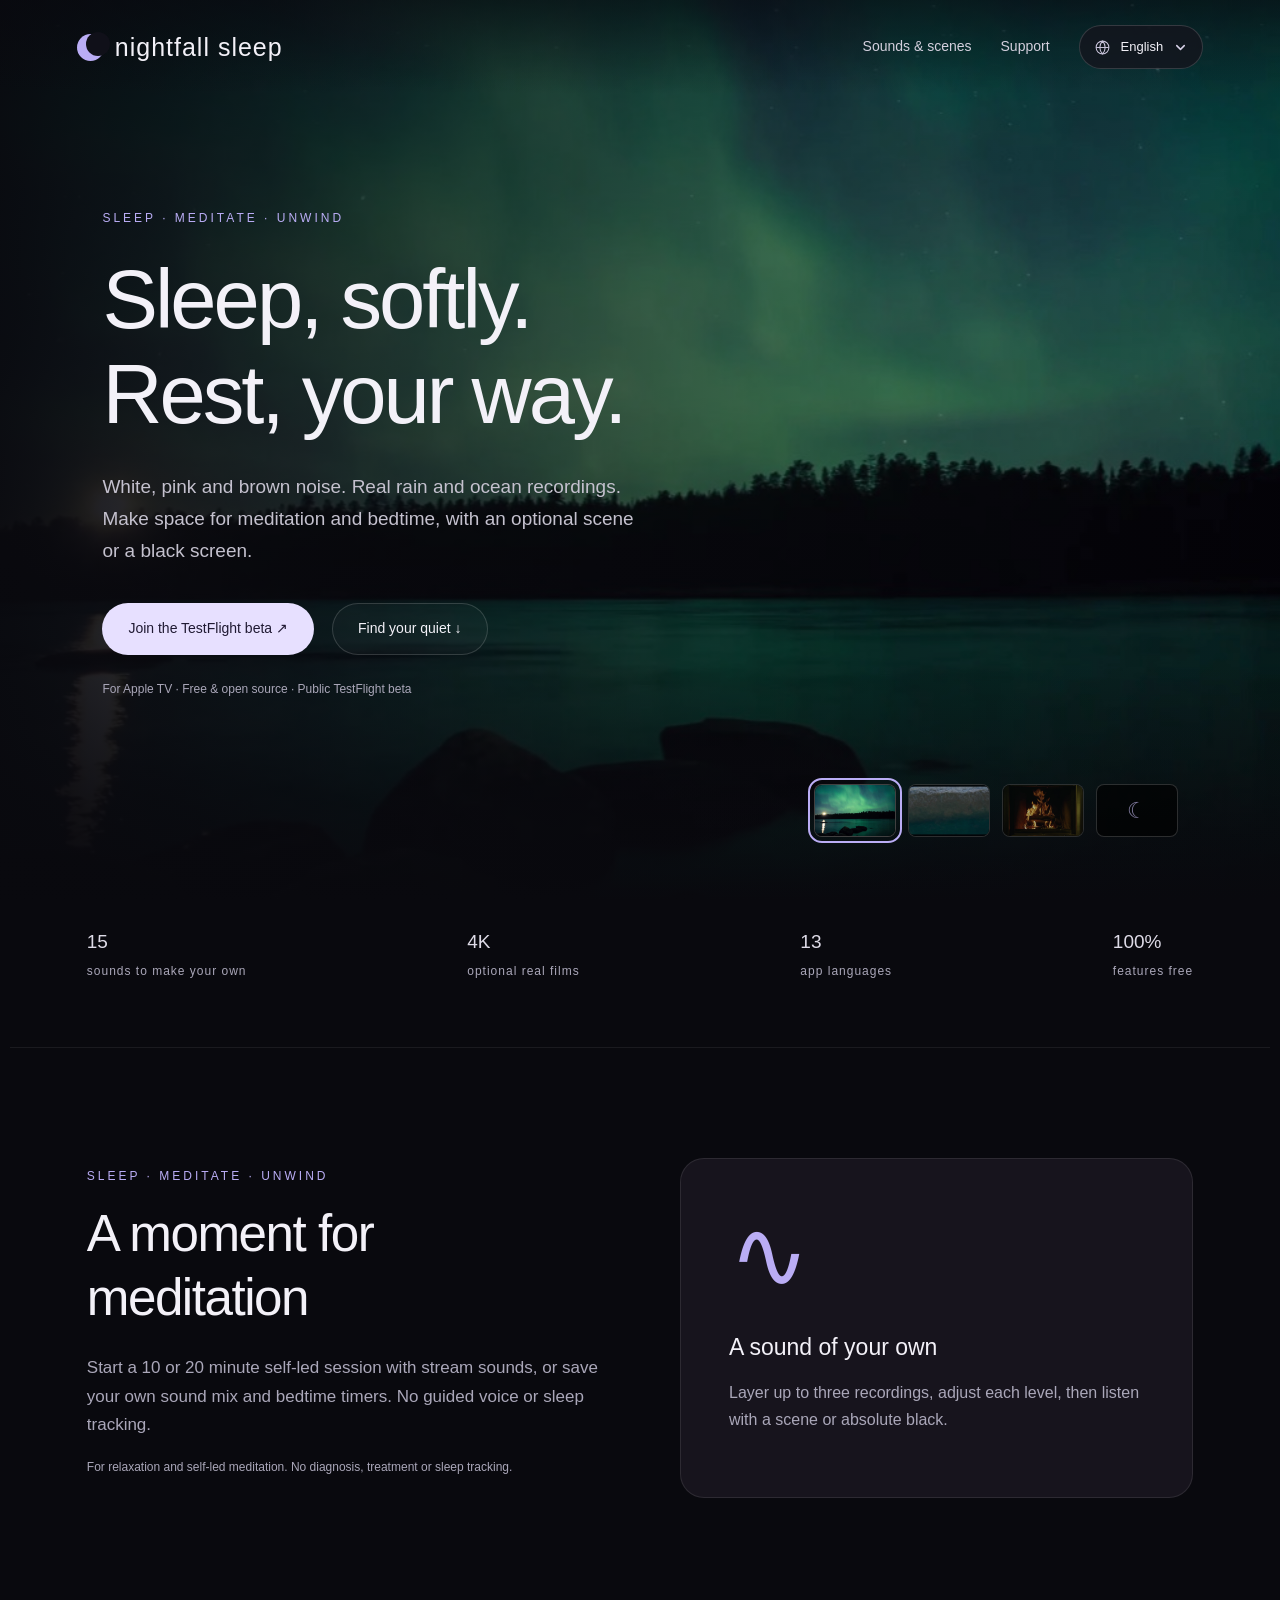
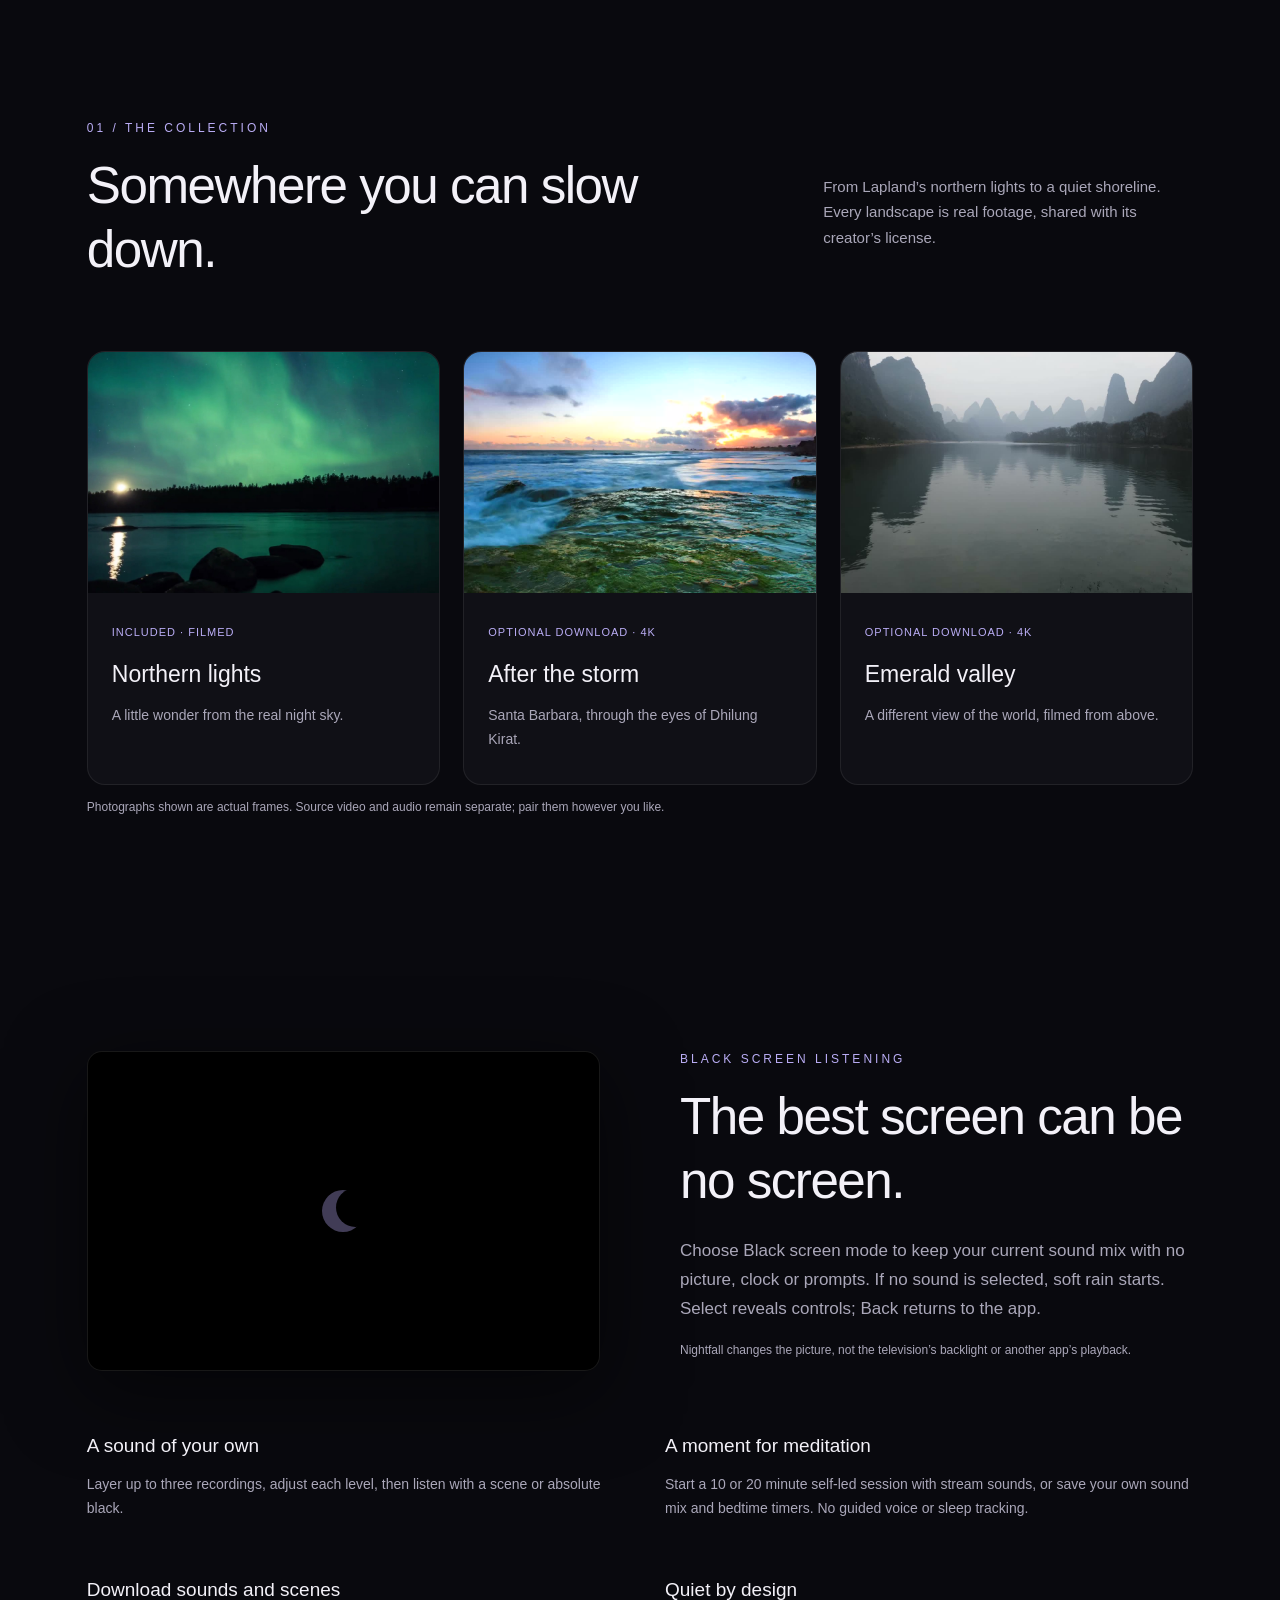
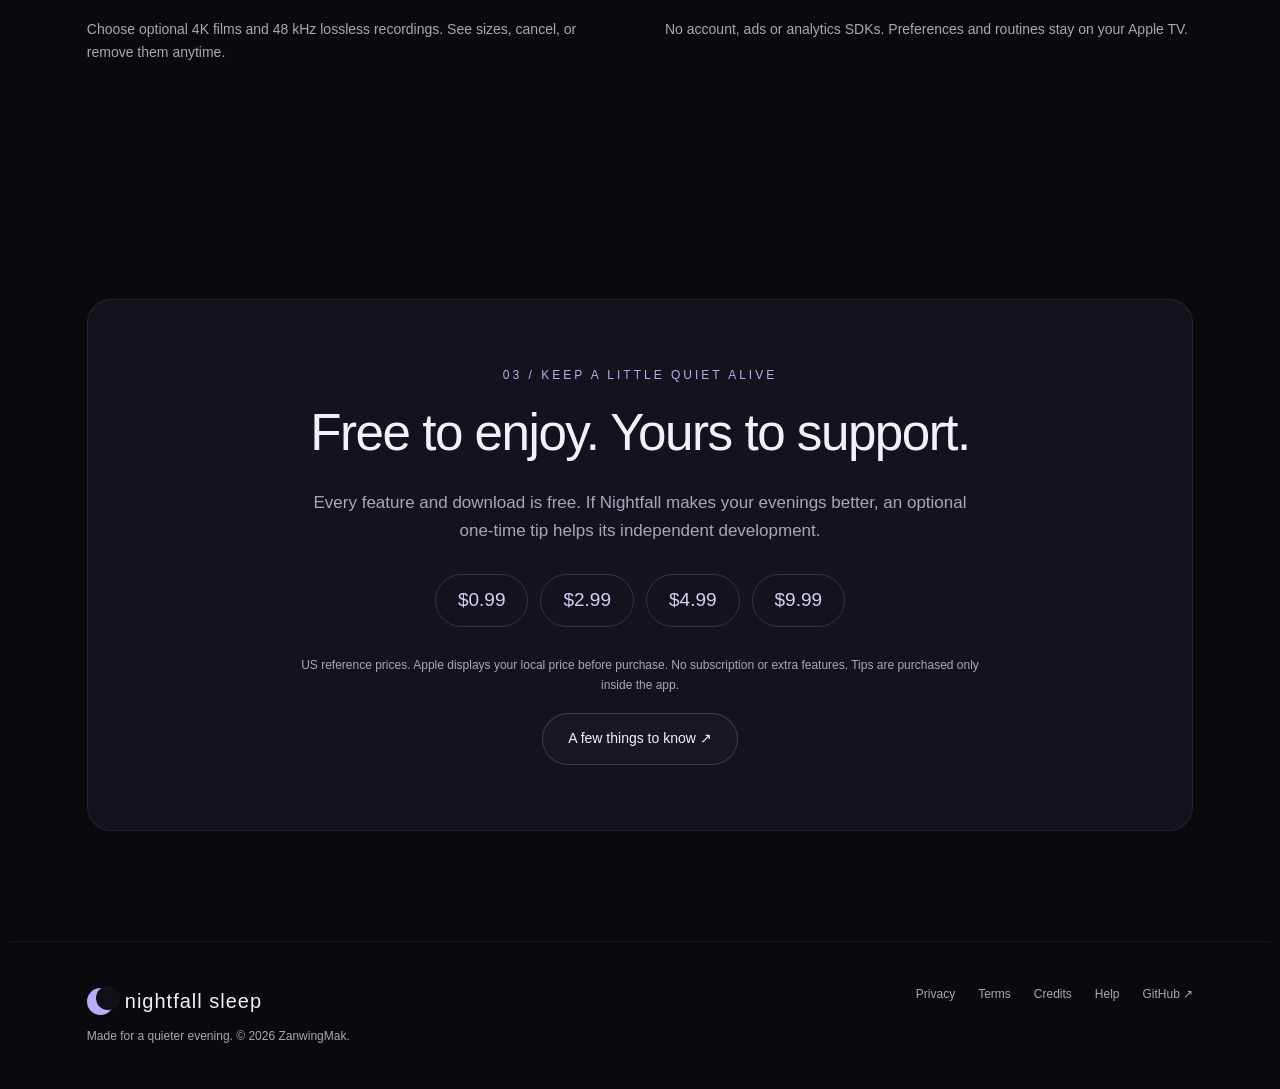
==== commit 12cbdefe: "Reposition Nightfall for sleep sounds and self-led meditation" ====
--- a/site/index.html
+++ b/site/index.html
@@ -1,13 +1,13 @@
-<!doctype html><html lang="en"><head><meta charset="utf-8"><meta name="viewport" content="width=device-width,initial-scale=1"><meta name="color-scheme" content="dark"><meta name="description" content="Nightfall TV — real landscapes, quiet soundscapes and absolute black for Apple TV. Free and open source, with optional downloads and voluntary tips."><title data-en="A quieter evening · Nightfall TV" data-zh="让夜晚安静一点 · Nightfall TV">A quieter evening · Nightfall TV</title><link rel="icon" href="favicon.svg" type="image/svg+xml"><link rel="stylesheet" href="style.css?v=8ef6851c5679"><script defer src="translations.js?v=20261014"></script><script defer src="site.js?v=20261014"></script></head><body><header><a class="brand" href="index.html" aria-label="Nightfall TV home"><i class="moon" aria-hidden="true"></i>nightfall</a><nav aria-label="Main navigation"><a class="desktop" href="index.html#scenes"><span data-en="The collection" data-zh="风景集" >The collection</span></a><a class="desktop" href="support.html"><span data-en="Support" data-zh="帮助" >Support</span></a><div class="language-picker"><button class="lang" id="language" type="button" aria-label="Language" aria-haspopup="menu" aria-controls="language-menu" aria-expanded="false"><svg class="language-globe" viewBox="0 0 24 24" fill="none" stroke="currentColor" stroke-width="1.5" aria-hidden="true"><circle cx="12" cy="12" r="9"/><path d="M3 12h18M12 3c5 5 5 13 0 18-5-5-5-13 0-18Z"/></svg><span id="language-label">English</span><svg class="language-chevron" viewBox="0 0 16 16" fill="none" stroke="currentColor" stroke-width="1.6" aria-hidden="true"><path d="m4 6 4 4 4-4" stroke-linecap="round" stroke-linejoin="round"/></svg></button><div class="language-panel" id="language-menu" role="menu" aria-labelledby="language" hidden></div></div></nav></header><main><section class="hero"><img class="cover" src="assets/aurora.jpg" alt="Northern lights filmed in Lapland"><div class="hero-copy"><div data-en="A QUIETER KIND OF APPLE TV" data-zh="给 APPLE TV，一点安静" class="eyebrow">A QUIETER KIND OF APPLE TV</div><h1 data-en="Less light.
-More evening." data-zh="少一点亮光。
-多一点夜晚。" >Less light.
-More evening.</h1><p data-en="Real landscapes. Soft soundscapes. Or absolutely nothing on screen. Make space for the night you need." data-zh="真实风景，轻柔声景。或者，让屏幕彻底归于黑暗。把夜晚，还给自己。" class="lede">Real landscapes. Soft soundscapes. Or absolutely nothing on screen. Make space for the night you need.</p><div class="actions"><a class="button primary" href="https://testflight.apple.com/join/FS1H6N5w"><span data-en="Join the TestFlight beta ↗" data-zh="加入 TestFlight 公测 ↗" >Join the TestFlight beta ↗</span></a><a class="button" href="#scenes"><span data-en="Find your quiet ↓" data-zh="寻找你的安静 ↓" >Find your quiet ↓</span></a></div><p data-en="For Apple TV · Free &amp; open source · Public TestFlight beta" data-zh="为 Apple TV 而作 · 免费开源 · TestFlight 公开测试" class="fine">For Apple TV · Free &amp; open source · Public TestFlight beta</p></div><div class="scene-picker" aria-label="Static scene preview"><button data-preview="aurora" aria-label="Northern lights" aria-pressed="true"><img src="assets/aurora.jpg" alt=""></button><button data-preview="ocean" aria-label="Ocean" aria-pressed="false"><img src="assets/ocean.jpg" alt=""></button><button data-preview="ember" aria-label="Fireplace" aria-pressed="false"><img src="assets/ember.jpg" alt=""></button><button data-preview="black" aria-label="Absolute black" aria-pressed="false"><span aria-hidden="true">☾</span></button></div></section><div class="strip"><div><b data-en="00" data-zh="00" >00</b><span data-en="light in black mode" data-zh="纯黑模式，无任何亮光" >light in black mode</span></div><div><b data-en="4K" data-zh="4K" >4K</b><span data-en="optional real films" data-zh="按需下载，真实拍摄" >optional real films</span></div><div><b data-en="13" data-zh="13" >13</b><span data-en="app languages" data-zh="种应用界面语言" >app languages</span></div><div><b data-en="100%" data-zh="100%" >100%</b><span data-en="features free" data-zh="功能免费，无广告" >features free</span></div></div><section class="content" id="scenes"><div class="section-head"><div><div data-en="01 / THE COLLECTION" data-zh="01 / 真实风景" class="eyebrow">01 / THE COLLECTION</div><h2 data-en="Somewhere you
+<!doctype html><html lang="en"><head><meta charset="utf-8"><meta name="viewport" content="width=device-width,initial-scale=1"><meta name="color-scheme" content="dark"><meta name="description" content="Nightfall Sleep — white noise, nature sounds and self-led meditation for Apple TV. Mix sounds, set bedtime timers and listen with a black screen. Free and open source."><title data-en="A quieter evening · Nightfall Sleep" data-zh="让夜晚安静一点 · Nightfall Sleep">A quieter evening · Nightfall Sleep</title><link rel="icon" href="favicon.svg" type="image/svg+xml"><link rel="stylesheet" href="style.css?v=8ef6851c5679"><script defer src="translations.js?v=sleep10"></script><script defer src="site.js?v=sleep10"></script></head><body><header><a class="brand" href="index.html" aria-label="Nightfall Sleep home"><i class="moon" aria-hidden="true"></i>nightfall sleep</a><nav aria-label="Main navigation"><a class="desktop" href="index.html#sounds"><span data-en="Sounds &amp; scenes" data-zh="声音与风景" >Sounds &amp; scenes</span></a><a class="desktop" href="support.html"><span data-en="Support" data-zh="帮助" >Support</span></a><div class="language-picker"><button class="lang" id="language" type="button" aria-label="Language" aria-haspopup="menu" aria-controls="language-menu" aria-expanded="false"><svg class="language-globe" viewBox="0 0 24 24" fill="none" stroke="currentColor" stroke-width="1.5" aria-hidden="true"><circle cx="12" cy="12" r="9"/><path d="M3 12h18M12 3c5 5 5 13 0 18-5-5-5-13 0-18Z"/></svg><span id="language-label">English</span><svg class="language-chevron" viewBox="0 0 16 16" fill="none" stroke="currentColor" stroke-width="1.6" aria-hidden="true"><path d="m4 6 4 4 4-4" stroke-linecap="round" stroke-linejoin="round"/></svg></button><div class="language-panel" id="language-menu" role="menu" aria-labelledby="language" hidden></div></div></nav></header><main><section class="hero"><img class="cover" src="assets/aurora.jpg" alt="Northern lights filmed in Lapland"><div class="hero-copy"><div data-en="SLEEP · MEDITATE · UNWIND" data-zh="助眠 · 冥想 · 放松" class="eyebrow">SLEEP · MEDITATE · UNWIND</div><h1 data-en="Sleep, softly.
+Rest, your way." data-zh="让声音，
+陪你慢下来。" >Sleep, softly.
+Rest, your way.</h1><p data-en="White, pink and brown noise. Real rain and ocean recordings. Make space for meditation and bedtime, with an optional scene or a black screen." data-zh="白噪音、粉噪音、棕噪音，与真实雨声、海浪录音。为冥想和睡前留一点安静，可搭配风景，也可黑屏聆听。" class="lede">White, pink and brown noise. Real rain and ocean recordings. Make space for meditation and bedtime, with an optional scene or a black screen.</p><div class="actions"><a class="button primary" href="https://testflight.apple.com/join/FS1H6N5w"><span data-en="Join the TestFlight beta ↗" data-zh="加入 TestFlight 公测 ↗" >Join the TestFlight beta ↗</span></a><a class="button" href="#sounds"><span data-en="Find your quiet ↓" data-zh="寻找你的安静 ↓" >Find your quiet ↓</span></a></div><p data-en="For Apple TV · Free &amp; open source · Public TestFlight beta" data-zh="为 Apple TV 而作 · 免费开源 · TestFlight 公开测试" class="fine">For Apple TV · Free &amp; open source · Public TestFlight beta</p></div><div class="scene-picker" aria-label="Static scene preview"><button data-preview="aurora" aria-label="Northern lights" aria-pressed="true"><img src="assets/aurora.jpg" alt=""></button><button data-preview="ocean" aria-label="Ocean" aria-pressed="false"><img src="assets/ocean.jpg" alt=""></button><button data-preview="ember" aria-label="Fireplace" aria-pressed="false"><img src="assets/ember.jpg" alt=""></button><button data-preview="black" aria-label="Absolute black" aria-pressed="false"><span aria-hidden="true">☾</span></button></div></section><div class="strip"><div><b data-en="15" data-zh="15">15</b><span data-en="sounds to make your own" data-zh="种声音，自由搭配" >sounds to make your own</span></div><div><b data-en="4K" data-zh="4K" >4K</b><span data-en="optional real films" data-zh="按需下载，真实拍摄" >optional real films</span></div><div><b data-en="13" data-zh="13" >13</b><span data-en="app languages" data-zh="种应用界面语言" >app languages</span></div><div><b data-en="100%" data-zh="100%" >100%</b><span data-en="features free" data-zh="功能免费，无广告" >features free</span></div></div><section class="content" id="sounds"><div class="split"><div><div class="eyebrow" data-en="SLEEP · MEDITATE · UNWIND" data-zh="助眠 · 冥想 · 放松">SLEEP · MEDITATE · UNWIND</div><h2 data-en="A moment for meditation" data-zh="留一点静心时间">A moment for meditation</h2><p class="muted" data-en="Start a 10 or 20 minute self-led session with stream sounds, or save your own sound mix and bedtime timers. No guided voice or sleep tracking." data-zh="以溪流声开始 10 或 20 分钟自主静心，也可保存自己的混音与睡前定时。不包含语音指导或睡眠监测。">Start a 10 or 20 minute self-led session with stream sounds, or save your own sound mix and bedtime timers. No guided voice or sleep tracking.</p><p class="fine" data-en="For relaxation and self-led meditation. No diagnosis, treatment or sleep tracking." data-zh="用于日常放松与自主冥想，不提供医疗诊断、治疗或睡眠监测。">For relaxation and self-led meditation. No diagnosis, treatment or sleep tracking.</p></div><div class="listening-panel"><span class="sound-symbol" aria-hidden="true">∿</span><h3 data-en="A sound of your own" data-zh="混合属于你的声音">A sound of your own</h3><p data-en="Layer up to three recordings, adjust each level, then listen with a scene or absolute black." data-zh="最多混合三层声景，独立调音量。配上风景，或关掉画面。">Layer up to three recordings, adjust each level, then listen with a scene or absolute black.</p></div></div></section><section class="content" id="scenes"><div class="section-head"><div><div data-en="01 / THE COLLECTION" data-zh="01 / 真实风景" class="eyebrow">01 / THE COLLECTION</div><h2 data-en="Somewhere you
 can slow down." data-zh="让心情，
 慢慢抵达。" >Somewhere you
-can slow down.</h2></div><p data-en="From Lapland’s northern lights to a quiet shoreline. Every landscape is real footage, shared with its creator’s license." data-zh="从拉普兰的极光，到雨后的海岸。每一处风景都是真实拍摄，保留创作者的署名与授权。" class="muted">From Lapland’s northern lights to a quiet shoreline. Every landscape is real footage, shared with its creator’s license.</p></div><div class="tiles"><article class="tile"><img loading="lazy" src="assets/aurora.jpg" alt="Northern lights"><div class="tile-copy"><span data-en="INCLUDED · FILMED" data-zh="内置 · 实拍" class="tag">INCLUDED · FILMED</span><h3 data-en="Northern lights" data-zh="极光之境" >Northern lights</h3><p data-en="A little wonder from the real night sky." data-zh="真实夜空中的一点奇迹。" >A little wonder from the real night sky.</p></div></article><article class="tile"><img loading="lazy" src="assets/coast.jpg" alt="After the storm"><div class="tile-copy"><span data-en="OPTIONAL DOWNLOAD · 4K" data-zh="可选下载 · 4K" class="tag">OPTIONAL DOWNLOAD · 4K</span><h3 data-en="After the storm" data-zh="雨后海岸" >After the storm</h3><p data-en="Santa Barbara, through the eyes of Dhilung Kirat." data-zh="透过 Dhilung Kirat 的镜头，看圣巴巴拉海岸。" >Santa Barbara, through the eyes of Dhilung Kirat.</p></div></article><article class="tile"><img loading="lazy" src="assets/valley.jpg" alt="Emerald valley"><div class="tile-copy"><span data-en="OPTIONAL DOWNLOAD · 4K" data-zh="可选下载 · 4K" class="tag">OPTIONAL DOWNLOAD · 4K</span><h3 data-en="Emerald valley" data-zh="碧谷流云" >Emerald valley</h3><p data-en="A different view of the world, filmed from above." data-zh="从空中凝望山谷与流云，Danny Rest 实拍。" >A different view of the world, filmed from above.</p></div></article></div><p class="fine"><span data-en="Photographs shown are actual frames. Source video and audio remain separate; pair them however you like." data-zh="以上图片均为真实视频帧。画面与自然录音为独立素材，你可以自由搭配。" >Photographs shown are actual frames. Source video and audio remain separate; pair them however you like.</span></p></section><section class="content"><div class="split"><div class="black-screen" aria-label="Illustration of a black TV screen"><i class="moon" aria-hidden="true"></i></div><div><div data-en="02 / LET THERE BE LESS" data-zh="02 / 少一点，更安静" class="eyebrow">02 / LET THERE BE LESS</div><h2 data-en="The best screen
+can slow down.</h2></div><p data-en="From Lapland’s northern lights to a quiet shoreline. Every landscape is real footage, shared with its creator’s license." data-zh="从拉普兰的极光，到雨后的海岸。每一处风景都是真实拍摄，保留创作者的署名与授权。" class="muted">From Lapland’s northern lights to a quiet shoreline. Every landscape is real footage, shared with its creator’s license.</p></div><div class="tiles"><article class="tile"><img loading="lazy" src="assets/aurora.jpg" alt="Northern lights"><div class="tile-copy"><span data-en="INCLUDED · FILMED" data-zh="内置 · 实拍" class="tag">INCLUDED · FILMED</span><h3 data-en="Northern lights" data-zh="极光之境" >Northern lights</h3><p data-en="A little wonder from the real night sky." data-zh="真实夜空中的一点奇迹。" >A little wonder from the real night sky.</p></div></article><article class="tile"><img loading="lazy" src="assets/coast.jpg" alt="After the storm"><div class="tile-copy"><span data-en="OPTIONAL DOWNLOAD · 4K" data-zh="可选下载 · 4K" class="tag">OPTIONAL DOWNLOAD · 4K</span><h3 data-en="After the storm" data-zh="雨后海岸" >After the storm</h3><p data-en="Santa Barbara, through the eyes of Dhilung Kirat." data-zh="透过 Dhilung Kirat 的镜头，看圣巴巴拉海岸。" >Santa Barbara, through the eyes of Dhilung Kirat.</p></div></article><article class="tile"><img loading="lazy" src="assets/valley.jpg" alt="Emerald valley"><div class="tile-copy"><span data-en="OPTIONAL DOWNLOAD · 4K" data-zh="可选下载 · 4K" class="tag">OPTIONAL DOWNLOAD · 4K</span><h3 data-en="Emerald valley" data-zh="碧谷流云" >Emerald valley</h3><p data-en="A different view of the world, filmed from above." data-zh="从空中凝望山谷与流云，Danny Rest 实拍。" >A different view of the world, filmed from above.</p></div></article></div><p class="fine"><span data-en="Photographs shown are actual frames. Source video and audio remain separate; pair them however you like." data-zh="以上图片均为真实视频帧。画面与自然录音为独立素材，你可以自由搭配。" >Photographs shown are actual frames. Source video and audio remain separate; pair them however you like.</span></p></section><section class="content"><div class="split"><div class="black-screen" aria-label="Illustration of a black TV screen"><i class="moon" aria-hidden="true"></i></div><div><div data-en="BLACK SCREEN LISTENING" data-zh="黑屏聆听" class="eyebrow">BLACK SCREEN LISTENING</div><h2 data-en="The best screen
 can be no screen." data-zh="最好的画面，
 也可以没有画面。" >The best screen
-can be no screen.</h2><p data-en="Keep listening to your music with a completely black picture. No clock. No glow. Press Select for controls; Back takes you home." data-zh="完全黑屏，继续听自己的音乐。没有时钟，没有提示，没有亮光。按确认键呼出控制，返回键回到浏览。" class="muted">Keep listening to your music with a completely black picture. No clock. No glow. Press Select for controls; Back takes you home.</p><p data-en="Nightfall changes the picture, not the television’s backlight or another app’s playback." data-zh="Nightfall 调整应用画面，不控制电视背光，也不控制其他应用的音乐。" class="fine">Nightfall changes the picture, not the television’s backlight or another app’s playback.</p></div></div><div class="text-features"><div><h3 data-en="A sound of your own" data-zh="混合属于你的声音" >A sound of your own</h3><p data-en="Layer up to three recordings, adjust each level, then listen with a scene or absolute black." data-zh="最多混合三层声景，独立调音量。配上风景，或关掉画面。" >Layer up to three recordings, adjust each level, then listen with a scene or absolute black.</p></div><div><h3 data-en="Save your evenings" data-zh="收藏睡前的习惯" >Save your evenings</h3><p data-en="Save your scene, sound mix, brightness and timers as a named bedtime routine." data-zh="把画面、混音、亮度和定时存成一个有名字的睡前方案。" >Save your scene, sound mix, brightness and timers as a named bedtime routine.</p></div><div><h3 data-en="Only download what you love" data-zh="只下载想要的风景" >Only download what you love</h3><p data-en="Choose optional 4K films and 48 kHz lossless recordings. See sizes, cancel, or remove them anytime." data-zh="自行选择下载 4K 实拍或 48 kHz 无损录音。显示容量与进度，可取消、可删除。" >Choose optional 4K films and 48 kHz lossless recordings. See sizes, cancel, or remove them anytime.</p></div><div><h3 data-en="Quiet by design" data-zh="安静，也是一种设计" >Quiet by design</h3><p data-en="No account, ads or analytics SDKs. Preferences and routines stay on your Apple TV." data-zh="无需账号，没有广告或统计 SDK。偏好和方案保存在你的 Apple TV 上。" >No account, ads or analytics SDKs. Preferences and routines stay on your Apple TV.</p></div></div></section><section class="content"><div class="support-panel"><div data-en="03 / KEEP A LITTLE QUIET ALIVE" data-zh="03 / 让这份安静继续" class="eyebrow">03 / KEEP A LITTLE QUIET ALIVE</div><h2 data-en="Free to enjoy.
+can be no screen.</h2><p data-en="Choose Black screen mode to keep your current sound mix with no picture, clock or prompts. If no sound is selected, soft rain starts. Select reveals controls; Back returns to the app." data-zh="选择黑屏模式，保留当前混音，不显示画面、时钟或提示。尚未选声音时会播放细雨。确认键显示控制，返回键回到应用。" class="muted">Choose Black screen mode to keep your current sound mix with no picture, clock or prompts. If no sound is selected, soft rain starts. Select reveals controls; Back returns to the app.</p><p data-en="Nightfall changes the picture, not the television’s backlight or another app’s playback." data-zh="Nightfall 调整应用画面，不控制电视背光，也不控制其他应用的音乐。" class="fine">Nightfall changes the picture, not the television’s backlight or another app’s playback.</p></div></div><div class="text-features"><div><h3 data-en="A sound of your own" data-zh="混合属于你的声音" >A sound of your own</h3><p data-en="Layer up to three recordings, adjust each level, then listen with a scene or absolute black." data-zh="最多混合三层声景，独立调音量。配上风景，或关掉画面。" >Layer up to three recordings, adjust each level, then listen with a scene or absolute black.</p></div><div><h3 data-en="A moment for meditation" data-zh="留一点静心时间" >A moment for meditation</h3><p data-en="Start a 10 or 20 minute self-led session with stream sounds, or save your own sound mix and bedtime timers. No guided voice or sleep tracking." data-zh="以溪流声开始 10 或 20 分钟自主静心，也可保存自己的混音与睡前定时。不包含语音指导或睡眠监测。" >Start a 10 or 20 minute self-led session with stream sounds, or save your own sound mix and bedtime timers. No guided voice or sleep tracking.</p></div><div><h3 data-en="Download sounds and scenes" data-zh="按需下载声音与风景" >Download sounds and scenes</h3><p data-en="Choose optional 4K films and 48 kHz lossless recordings. See sizes, cancel, or remove them anytime." data-zh="自行选择下载 4K 实拍或 48 kHz 无损录音。显示容量与进度，可取消、可删除。" >Choose optional 4K films and 48 kHz lossless recordings. See sizes, cancel, or remove them anytime.</p></div><div><h3 data-en="Quiet by design" data-zh="安静，也是一种设计" >Quiet by design</h3><p data-en="No account, ads or analytics SDKs. Preferences and routines stay on your Apple TV." data-zh="无需账号，没有广告或统计 SDK。偏好和方案保存在你的 Apple TV 上。" >No account, ads or analytics SDKs. Preferences and routines stay on your Apple TV.</p></div></div></section><section class="content"><div class="support-panel"><div data-en="03 / KEEP A LITTLE QUIET ALIVE" data-zh="03 / 让这份安静继续" class="eyebrow">03 / KEEP A LITTLE QUIET ALIVE</div><h2 data-en="Free to enjoy.
 Yours to support." data-zh="安心享受。
 随心支持。" >Free to enjoy.
-Yours to support.</h2><p data-en="Every feature and download is free. If Nightfall makes your evenings better, an optional one-time tip helps its independent development." data-zh="所有功能与下载都免费。如果 Nightfall 陪你度过了一个好夜晚，可以自愿打赏，支持独立开发。" class="muted">Every feature and download is free. If Nightfall makes your evenings better, an optional one-time tip helps its independent development.</p><div class="tips"><span>$0.99</span><span>$2.99</span><span>$4.99</span><span>$9.99</span></div><p data-en="US reference prices. Apple displays your local price before purchase. No subscription or extra features. Tips are purchased only inside the app." data-zh="以上为美国基准价格，实际购买前由 Apple 显示当地价格。没有订阅，不增加功能。赞助仅通过 App 内购买。" class="fine">US reference prices. Apple displays your local price before purchase. No subscription or extra features. Tips are purchased only inside the app.</p><a class="button" href="support.html"><span data-en="A few things to know ↗" data-zh="了解使用与支持 ↗" >A few things to know ↗</span></a></div></section></main><footer><div><a class="brand" href="index.html"><i class="moon" aria-hidden="true"></i>nightfall</a><span data-en="Made for a quieter evening. © 2026 ZanwingMak." data-zh="让夜晚安静一点。© 2026 ZanwingMak." >Made for a quieter evening. © 2026 ZanwingMak.</span></div><div class="links"><a href="privacy.html"><span data-en="Privacy" data-zh="隐私政策" >Privacy</span></a><a href="terms.html"><span data-en="Terms" data-zh="服务条款" >Terms</span></a><a href="credits.html"><span data-en="Credits" data-zh="素材署名" >Credits</span></a><a href="support.html"><span data-en="Help" data-zh="帮助" >Help</span></a><a href="https://github.com/ZanwingMak/NightfallTV"><span data-en="GitHub ↗" data-zh="GitHub ↗" >GitHub ↗</span></a></div></footer></body></html>+Yours to support.</h2><p data-en="Every feature and download is free. If Nightfall makes your evenings better, an optional one-time tip helps its independent development." data-zh="所有功能与下载都免费。如果 Nightfall 陪你度过了一个好夜晚，可以自愿打赏，支持独立开发。" class="muted">Every feature and download is free. If Nightfall makes your evenings better, an optional one-time tip helps its independent development.</p><div class="tips"><span>$0.99</span><span>$2.99</span><span>$4.99</span><span>$9.99</span></div><p data-en="US reference prices. Apple displays your local price before purchase. No subscription or extra features. Tips are purchased only inside the app." data-zh="以上为美国基准价格，实际购买前由 Apple 显示当地价格。没有订阅，不增加功能。赞助仅通过 App 内购买。" class="fine">US reference prices. Apple displays your local price before purchase. No subscription or extra features. Tips are purchased only inside the app.</p><a class="button" href="support.html"><span data-en="A few things to know ↗" data-zh="了解使用与支持 ↗" >A few things to know ↗</span></a></div></section></main><footer><div><a class="brand" href="index.html"><i class="moon" aria-hidden="true"></i>nightfall sleep</a><span data-en="Made for a quieter evening. © 2026 ZanwingMak." data-zh="让夜晚安静一点。© 2026 ZanwingMak." >Made for a quieter evening. © 2026 ZanwingMak.</span></div><div class="links"><a href="privacy.html"><span data-en="Privacy" data-zh="隐私政策" >Privacy</span></a><a href="terms.html"><span data-en="Terms" data-zh="服务条款" >Terms</span></a><a href="credits.html"><span data-en="Credits" data-zh="素材署名" >Credits</span></a><a href="support.html"><span data-en="Help" data-zh="帮助" >Help</span></a><a href="https://github.com/ZanwingMak/NightfallTV"><span data-en="GitHub ↗" data-zh="GitHub ↗" >GitHub ↗</span></a></div></footer></body></html>
--- a/site/style.css
+++ b/site/style.css
@@ -25,3 +25,6 @@
 @media(max-width:800px){.lang{max-width:185px}.language-panel{max-height:min(440px,calc(100dvh - 100px))}html[dir=rtl] .scene-picker{left:7%;right:7%}html[dir=rtl] .hero:after{background:linear-gradient(270deg,#09090ee8,#09090e60),linear-gradient(0deg,var(--night),transparent 35%)}}
 @media(max-width:380px){header{gap:12px}.lang{max-width:145px;gap:7px;padding-inline:11px}.brand{font-size:18px;letter-spacing:1px;gap:8px}.brand .moon{width:24px;height:24px}}
 .document h1,.document h2,.document p,.document li{overflow-wrap:anywhere}
+
+/* 助眠首页以静态声波表现聆听，不引入会打扰休息的动画。 */
+.listening-panel{padding:48px;border:1px solid #ffffff18;border-radius:24px;background:#17141d}.listening-panel p{color:var(--quiet);font-size:16px}.sound-symbol{display:block;font-size:96px;line-height:1;color:var(--accent);font-weight:200;margin-bottom:28px}.brand{letter-spacing:1px}@media(max-width:480px){.brand{font-size:18px}.brand .moon{width:22px;height:22px}.listening-panel{padding:28px}}
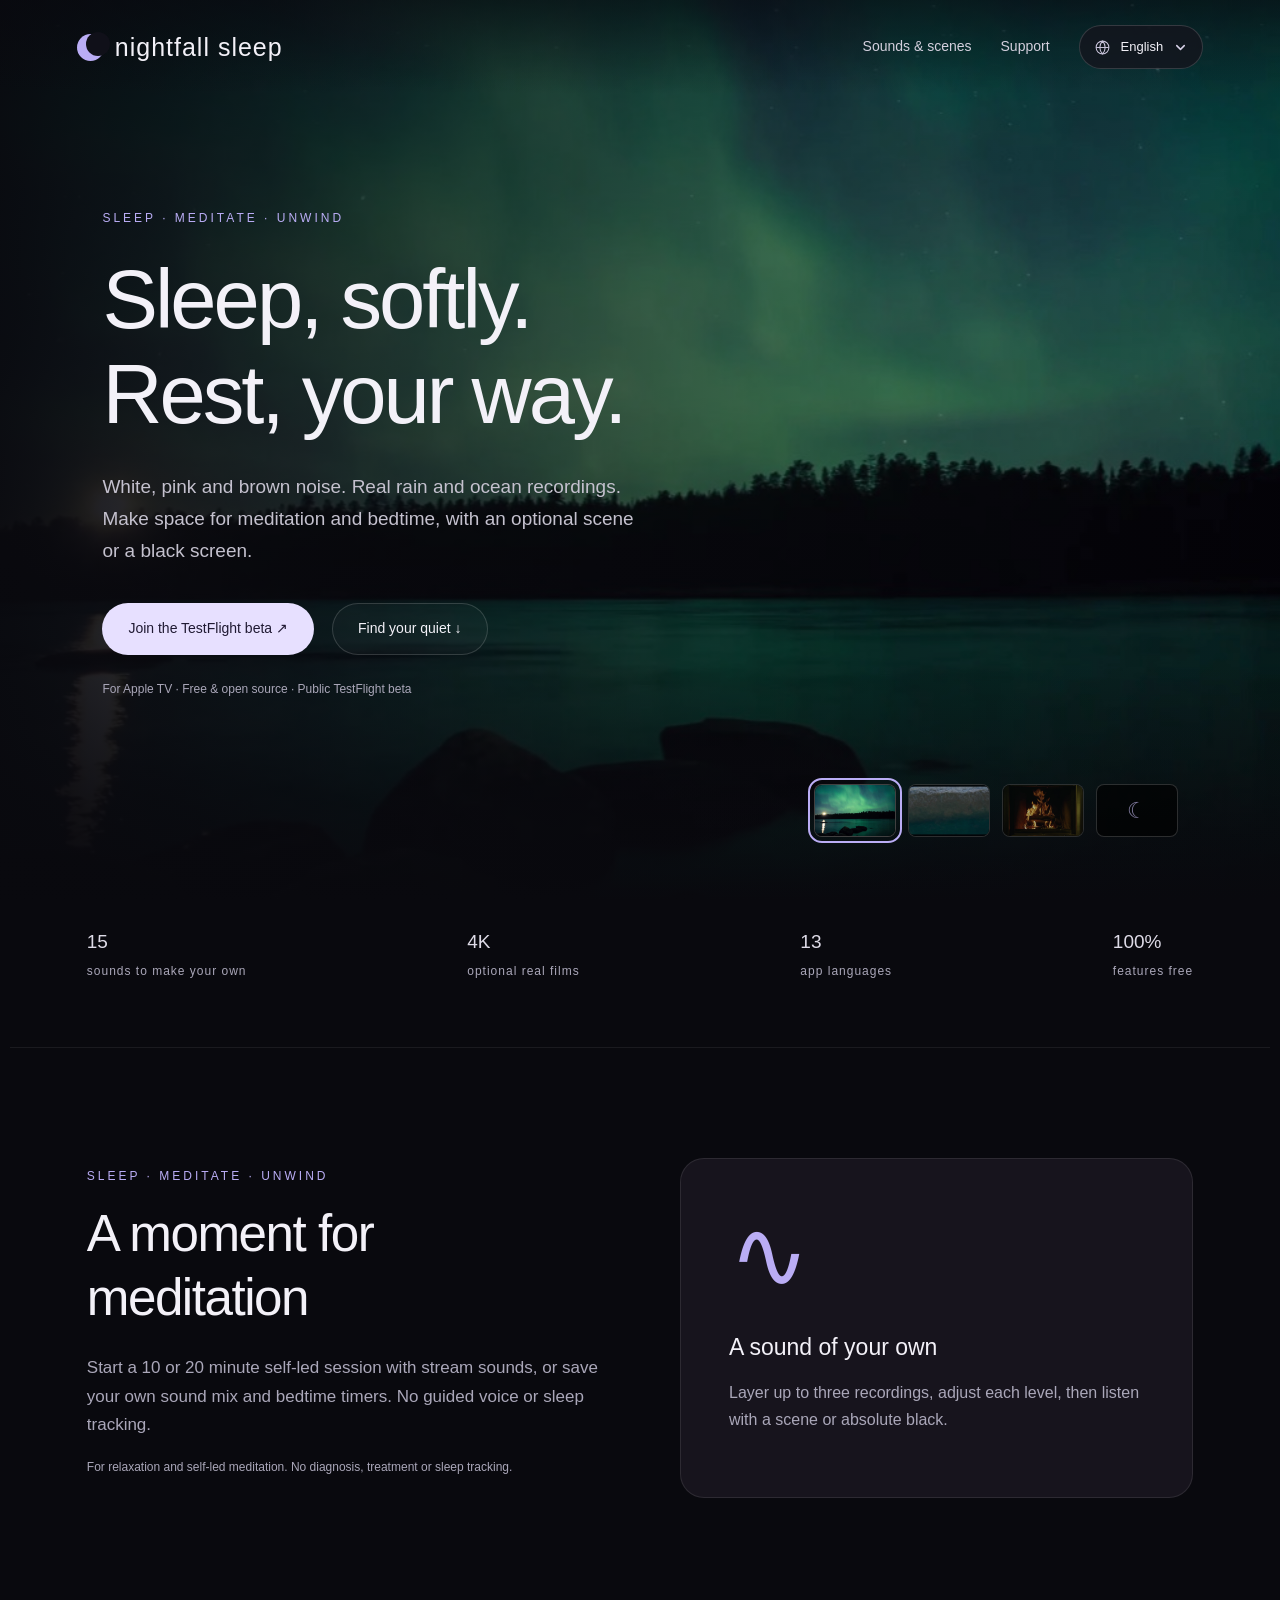
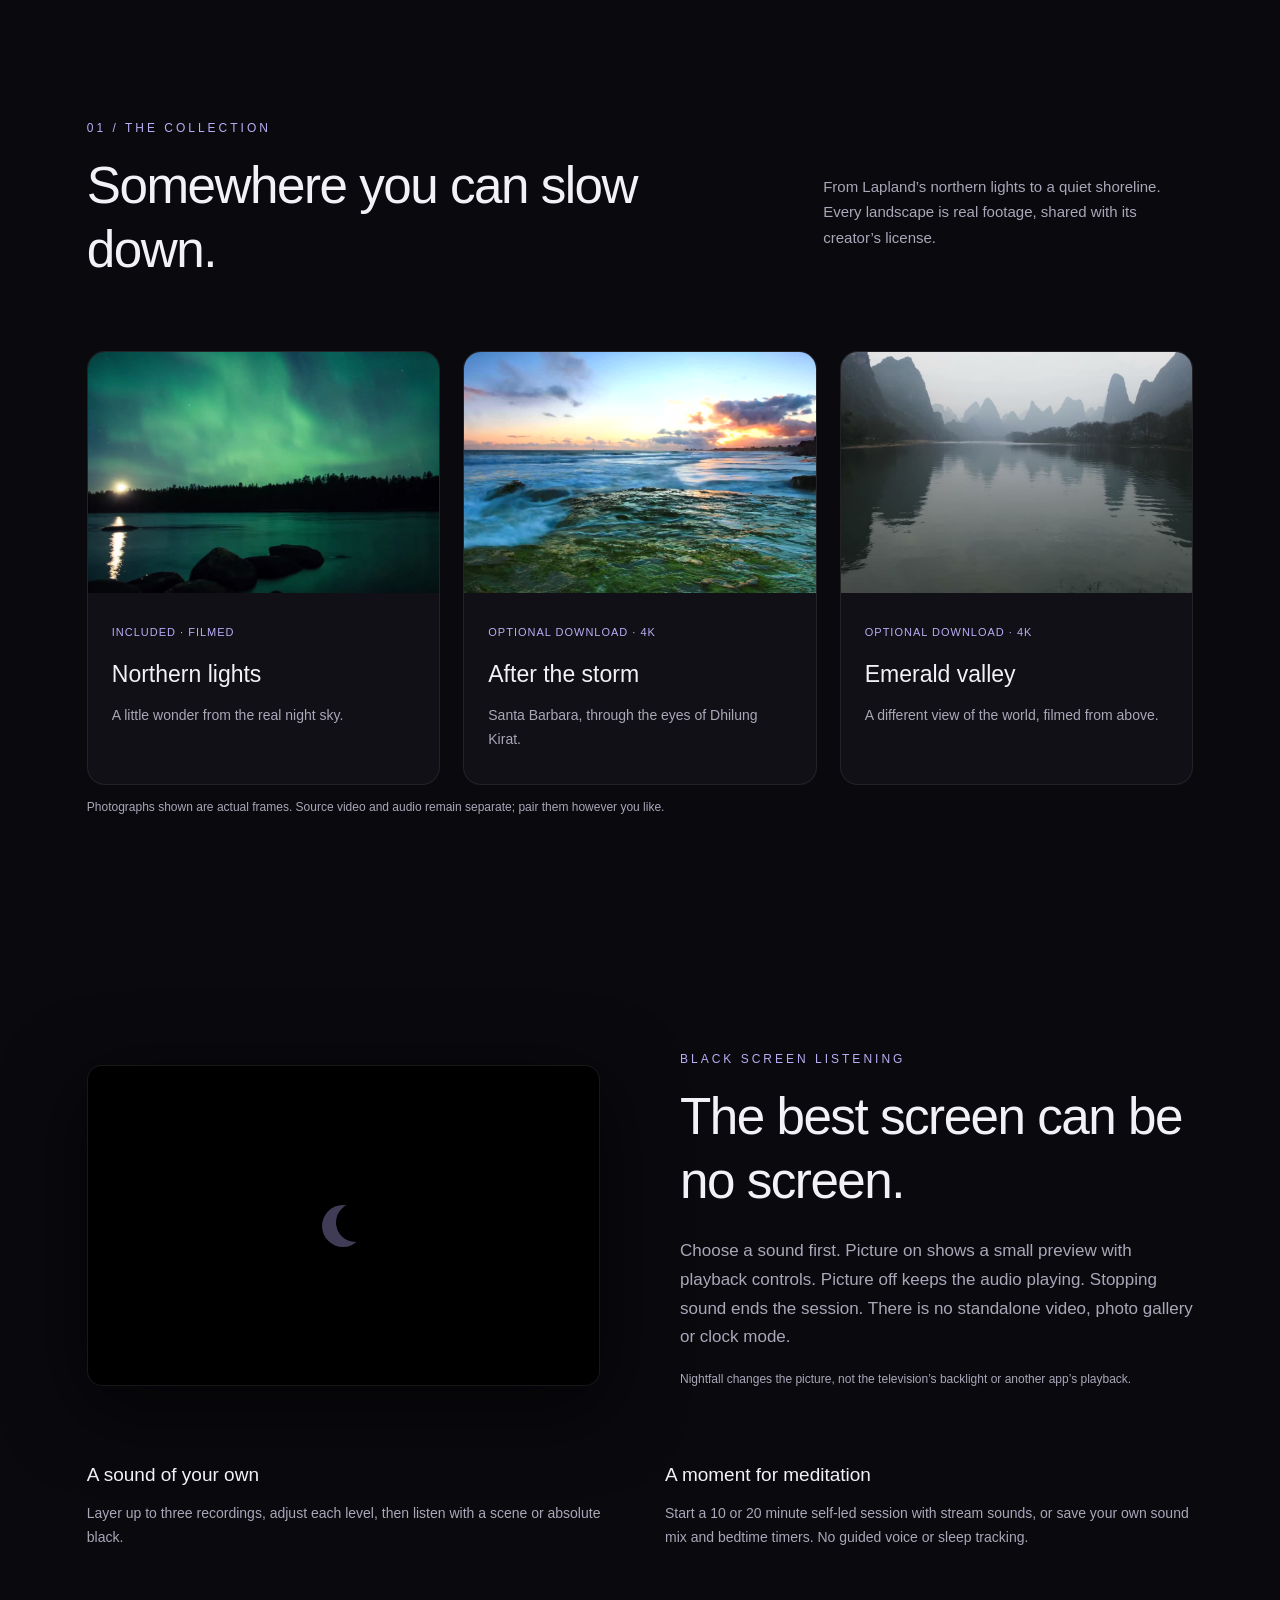
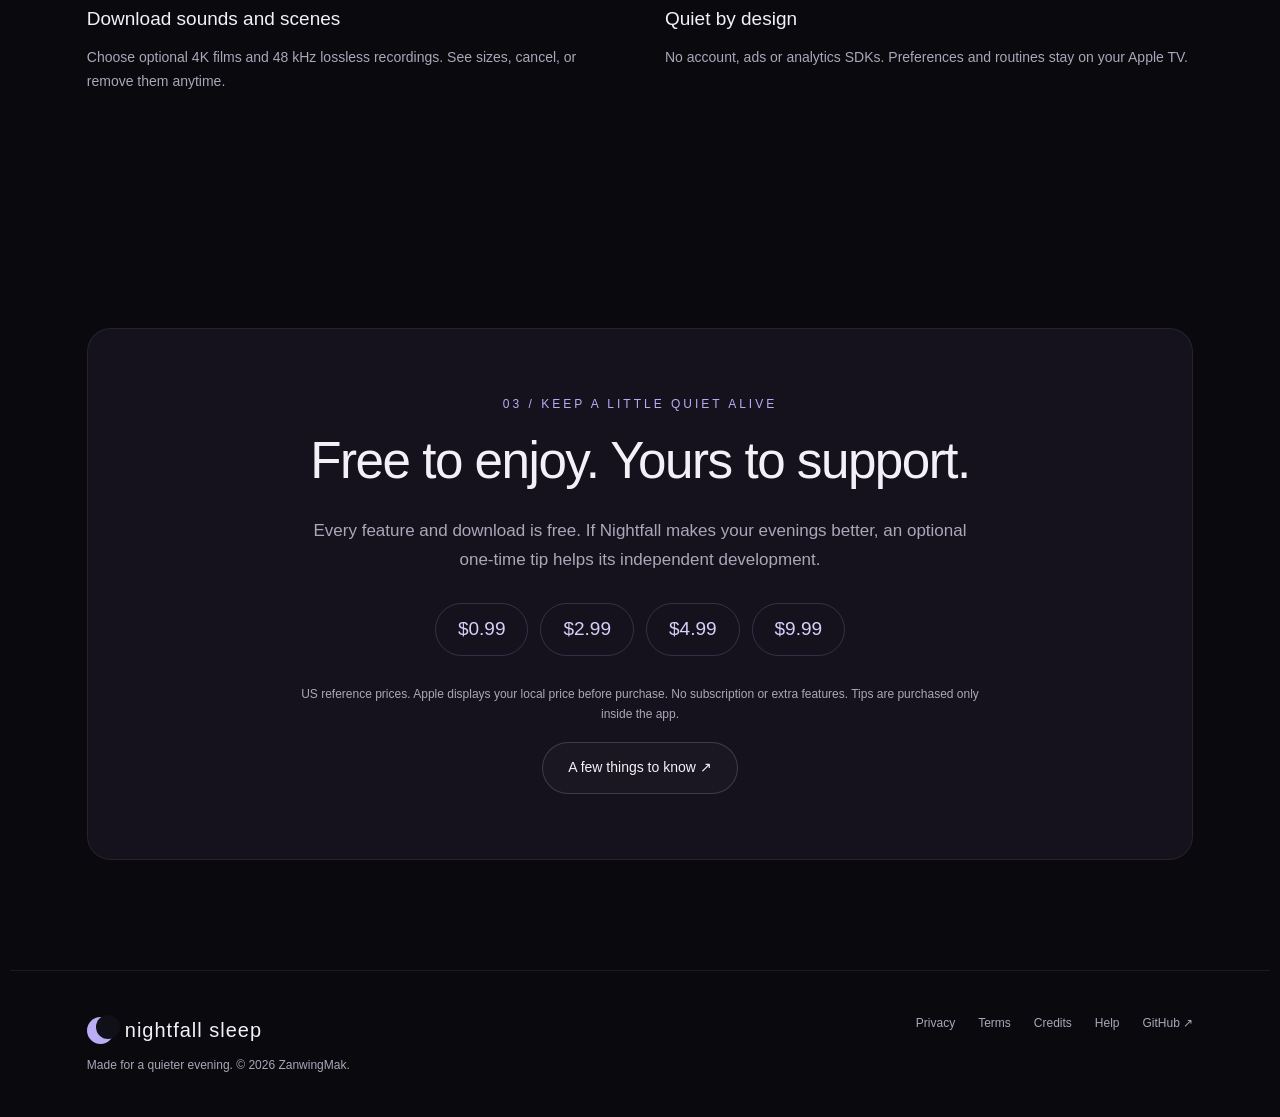
==== commit baecaad4: "Remove standalone scenery modes and require audio listening sessions" ====
--- a/site/index.html
+++ b/site/index.html
@@ -1,4 +1,4 @@
-<!doctype html><html lang="en"><head><meta charset="utf-8"><meta name="viewport" content="width=device-width,initial-scale=1"><meta name="color-scheme" content="dark"><meta name="description" content="Nightfall Sleep — white noise, nature sounds and self-led meditation for Apple TV. Mix sounds, set bedtime timers and listen with a black screen. Free and open source."><title data-en="A quieter evening · Nightfall Sleep" data-zh="让夜晚安静一点 · Nightfall Sleep">A quieter evening · Nightfall Sleep</title><link rel="icon" href="favicon.svg" type="image/svg+xml"><link rel="stylesheet" href="style.css?v=8ef6851c5679"><script defer src="translations.js?v=sleep10"></script><script defer src="site.js?v=sleep10"></script></head><body><header><a class="brand" href="index.html" aria-label="Nightfall Sleep home"><i class="moon" aria-hidden="true"></i>nightfall sleep</a><nav aria-label="Main navigation"><a class="desktop" href="index.html#sounds"><span data-en="Sounds &amp; scenes" data-zh="声音与风景" >Sounds &amp; scenes</span></a><a class="desktop" href="support.html"><span data-en="Support" data-zh="帮助" >Support</span></a><div class="language-picker"><button class="lang" id="language" type="button" aria-label="Language" aria-haspopup="menu" aria-controls="language-menu" aria-expanded="false"><svg class="language-globe" viewBox="0 0 24 24" fill="none" stroke="currentColor" stroke-width="1.5" aria-hidden="true"><circle cx="12" cy="12" r="9"/><path d="M3 12h18M12 3c5 5 5 13 0 18-5-5-5-13 0-18Z"/></svg><span id="language-label">English</span><svg class="language-chevron" viewBox="0 0 16 16" fill="none" stroke="currentColor" stroke-width="1.6" aria-hidden="true"><path d="m4 6 4 4 4-4" stroke-linecap="round" stroke-linejoin="round"/></svg></button><div class="language-panel" id="language-menu" role="menu" aria-labelledby="language" hidden></div></div></nav></header><main><section class="hero"><img class="cover" src="assets/aurora.jpg" alt="Northern lights filmed in Lapland"><div class="hero-copy"><div data-en="SLEEP · MEDITATE · UNWIND" data-zh="助眠 · 冥想 · 放松" class="eyebrow">SLEEP · MEDITATE · UNWIND</div><h1 data-en="Sleep, softly.
+<!doctype html><html lang="en"><head><meta charset="utf-8"><meta name="viewport" content="width=device-width,initial-scale=1"><meta name="color-scheme" content="dark"><meta name="description" content="Nightfall Sleep — white noise, nature sounds and self-led meditation for Apple TV. Mix sounds, set bedtime timers and listen with a black screen. Free and open source."><title data-en="A quieter evening · Nightfall Sleep" data-zh="让夜晚安静一点 · Nightfall Sleep">A quieter evening · Nightfall Sleep</title><link rel="icon" href="favicon.svg" type="image/svg+xml"><link rel="stylesheet" href="style.css?v=8ef6851c5679"><script defer src="translations.js?v=audio11"></script><script defer src="site.js?v=audio11"></script></head><body><header><a class="brand" href="index.html" aria-label="Nightfall Sleep home"><i class="moon" aria-hidden="true"></i>nightfall sleep</a><nav aria-label="Main navigation"><a class="desktop" href="index.html#sounds"><span data-en="Sounds &amp; scenes" data-zh="声音与风景" >Sounds &amp; scenes</span></a><a class="desktop" href="support.html"><span data-en="Support" data-zh="帮助" >Support</span></a><div class="language-picker"><button class="lang" id="language" type="button" aria-label="Language" aria-haspopup="menu" aria-controls="language-menu" aria-expanded="false"><svg class="language-globe" viewBox="0 0 24 24" fill="none" stroke="currentColor" stroke-width="1.5" aria-hidden="true"><circle cx="12" cy="12" r="9"/><path d="M3 12h18M12 3c5 5 5 13 0 18-5-5-5-13 0-18Z"/></svg><span id="language-label">English</span><svg class="language-chevron" viewBox="0 0 16 16" fill="none" stroke="currentColor" stroke-width="1.6" aria-hidden="true"><path d="m4 6 4 4 4-4" stroke-linecap="round" stroke-linejoin="round"/></svg></button><div class="language-panel" id="language-menu" role="menu" aria-labelledby="language" hidden></div></div></nav></header><main><section class="hero"><img class="cover" src="assets/aurora.jpg" alt="Northern lights filmed in Lapland"><div class="hero-copy"><div data-en="SLEEP · MEDITATE · UNWIND" data-zh="助眠 · 冥想 · 放松" class="eyebrow">SLEEP · MEDITATE · UNWIND</div><h1 data-en="Sleep, softly.
 Rest, your way." data-zh="让声音，
 陪你慢下来。" >Sleep, softly.
 Rest, your way.</h1><p data-en="White, pink and brown noise. Real rain and ocean recordings. Make space for meditation and bedtime, with an optional scene or a black screen." data-zh="白噪音、粉噪音、棕噪音，与真实雨声、海浪录音。为冥想和睡前留一点安静，可搭配风景，也可黑屏聆听。" class="lede">White, pink and brown noise. Real rain and ocean recordings. Make space for meditation and bedtime, with an optional scene or a black screen.</p><div class="actions"><a class="button primary" href="https://testflight.apple.com/join/FS1H6N5w"><span data-en="Join the TestFlight beta ↗" data-zh="加入 TestFlight 公测 ↗" >Join the TestFlight beta ↗</span></a><a class="button" href="#sounds"><span data-en="Find your quiet ↓" data-zh="寻找你的安静 ↓" >Find your quiet ↓</span></a></div><p data-en="For Apple TV · Free &amp; open source · Public TestFlight beta" data-zh="为 Apple TV 而作 · 免费开源 · TestFlight 公开测试" class="fine">For Apple TV · Free &amp; open source · Public TestFlight beta</p></div><div class="scene-picker" aria-label="Static scene preview"><button data-preview="aurora" aria-label="Northern lights" aria-pressed="true"><img src="assets/aurora.jpg" alt=""></button><button data-preview="ocean" aria-label="Ocean" aria-pressed="false"><img src="assets/ocean.jpg" alt=""></button><button data-preview="ember" aria-label="Fireplace" aria-pressed="false"><img src="assets/ember.jpg" alt=""></button><button data-preview="black" aria-label="Absolute black" aria-pressed="false"><span aria-hidden="true">☾</span></button></div></section><div class="strip"><div><b data-en="15" data-zh="15">15</b><span data-en="sounds to make your own" data-zh="种声音，自由搭配" >sounds to make your own</span></div><div><b data-en="4K" data-zh="4K" >4K</b><span data-en="optional real films" data-zh="按需下载，真实拍摄" >optional real films</span></div><div><b data-en="13" data-zh="13" >13</b><span data-en="app languages" data-zh="种应用界面语言" >app languages</span></div><div><b data-en="100%" data-zh="100%" >100%</b><span data-en="features free" data-zh="功能免费，无广告" >features free</span></div></div><section class="content" id="sounds"><div class="split"><div><div class="eyebrow" data-en="SLEEP · MEDITATE · UNWIND" data-zh="助眠 · 冥想 · 放松">SLEEP · MEDITATE · UNWIND</div><h2 data-en="A moment for meditation" data-zh="留一点静心时间">A moment for meditation</h2><p class="muted" data-en="Start a 10 or 20 minute self-led session with stream sounds, or save your own sound mix and bedtime timers. No guided voice or sleep tracking." data-zh="以溪流声开始 10 或 20 分钟自主静心，也可保存自己的混音与睡前定时。不包含语音指导或睡眠监测。">Start a 10 or 20 minute self-led session with stream sounds, or save your own sound mix and bedtime timers. No guided voice or sleep tracking.</p><p class="fine" data-en="For relaxation and self-led meditation. No diagnosis, treatment or sleep tracking." data-zh="用于日常放松与自主冥想，不提供医疗诊断、治疗或睡眠监测。">For relaxation and self-led meditation. No diagnosis, treatment or sleep tracking.</p></div><div class="listening-panel"><span class="sound-symbol" aria-hidden="true">∿</span><h3 data-en="A sound of your own" data-zh="混合属于你的声音">A sound of your own</h3><p data-en="Layer up to three recordings, adjust each level, then listen with a scene or absolute black." data-zh="最多混合三层声景，独立调音量。配上风景，或关掉画面。">Layer up to three recordings, adjust each level, then listen with a scene or absolute black.</p></div></div></section><section class="content" id="scenes"><div class="section-head"><div><div data-en="01 / THE COLLECTION" data-zh="01 / 真实风景" class="eyebrow">01 / THE COLLECTION</div><h2 data-en="Somewhere you
@@ -7,7 +7,7 @@
 can slow down.</h2></div><p data-en="From Lapland’s northern lights to a quiet shoreline. Every landscape is real footage, shared with its creator’s license." data-zh="从拉普兰的极光，到雨后的海岸。每一处风景都是真实拍摄，保留创作者的署名与授权。" class="muted">From Lapland’s northern lights to a quiet shoreline. Every landscape is real footage, shared with its creator’s license.</p></div><div class="tiles"><article class="tile"><img loading="lazy" src="assets/aurora.jpg" alt="Northern lights"><div class="tile-copy"><span data-en="INCLUDED · FILMED" data-zh="内置 · 实拍" class="tag">INCLUDED · FILMED</span><h3 data-en="Northern lights" data-zh="极光之境" >Northern lights</h3><p data-en="A little wonder from the real night sky." data-zh="真实夜空中的一点奇迹。" >A little wonder from the real night sky.</p></div></article><article class="tile"><img loading="lazy" src="assets/coast.jpg" alt="After the storm"><div class="tile-copy"><span data-en="OPTIONAL DOWNLOAD · 4K" data-zh="可选下载 · 4K" class="tag">OPTIONAL DOWNLOAD · 4K</span><h3 data-en="After the storm" data-zh="雨后海岸" >After the storm</h3><p data-en="Santa Barbara, through the eyes of Dhilung Kirat." data-zh="透过 Dhilung Kirat 的镜头，看圣巴巴拉海岸。" >Santa Barbara, through the eyes of Dhilung Kirat.</p></div></article><article class="tile"><img loading="lazy" src="assets/valley.jpg" alt="Emerald valley"><div class="tile-copy"><span data-en="OPTIONAL DOWNLOAD · 4K" data-zh="可选下载 · 4K" class="tag">OPTIONAL DOWNLOAD · 4K</span><h3 data-en="Emerald valley" data-zh="碧谷流云" >Emerald valley</h3><p data-en="A different view of the world, filmed from above." data-zh="从空中凝望山谷与流云，Danny Rest 实拍。" >A different view of the world, filmed from above.</p></div></article></div><p class="fine"><span data-en="Photographs shown are actual frames. Source video and audio remain separate; pair them however you like." data-zh="以上图片均为真实视频帧。画面与自然录音为独立素材，你可以自由搭配。" >Photographs shown are actual frames. Source video and audio remain separate; pair them however you like.</span></p></section><section class="content"><div class="split"><div class="black-screen" aria-label="Illustration of a black TV screen"><i class="moon" aria-hidden="true"></i></div><div><div data-en="BLACK SCREEN LISTENING" data-zh="黑屏聆听" class="eyebrow">BLACK SCREEN LISTENING</div><h2 data-en="The best screen
 can be no screen." data-zh="最好的画面，
 也可以没有画面。" >The best screen
-can be no screen.</h2><p data-en="Choose Black screen mode to keep your current sound mix with no picture, clock or prompts. If no sound is selected, soft rain starts. Select reveals controls; Back returns to the app." data-zh="选择黑屏模式，保留当前混音，不显示画面、时钟或提示。尚未选声音时会播放细雨。确认键显示控制，返回键回到应用。" class="muted">Choose Black screen mode to keep your current sound mix with no picture, clock or prompts. If no sound is selected, soft rain starts. Select reveals controls; Back returns to the app.</p><p data-en="Nightfall changes the picture, not the television’s backlight or another app’s playback." data-zh="Nightfall 调整应用画面，不控制电视背光，也不控制其他应用的音乐。" class="fine">Nightfall changes the picture, not the television’s backlight or another app’s playback.</p></div></div><div class="text-features"><div><h3 data-en="A sound of your own" data-zh="混合属于你的声音" >A sound of your own</h3><p data-en="Layer up to three recordings, adjust each level, then listen with a scene or absolute black." data-zh="最多混合三层声景，独立调音量。配上风景，或关掉画面。" >Layer up to three recordings, adjust each level, then listen with a scene or absolute black.</p></div><div><h3 data-en="A moment for meditation" data-zh="留一点静心时间" >A moment for meditation</h3><p data-en="Start a 10 or 20 minute self-led session with stream sounds, or save your own sound mix and bedtime timers. No guided voice or sleep tracking." data-zh="以溪流声开始 10 或 20 分钟自主静心，也可保存自己的混音与睡前定时。不包含语音指导或睡眠监测。" >Start a 10 or 20 minute self-led session with stream sounds, or save your own sound mix and bedtime timers. No guided voice or sleep tracking.</p></div><div><h3 data-en="Download sounds and scenes" data-zh="按需下载声音与风景" >Download sounds and scenes</h3><p data-en="Choose optional 4K films and 48 kHz lossless recordings. See sizes, cancel, or remove them anytime." data-zh="自行选择下载 4K 实拍或 48 kHz 无损录音。显示容量与进度，可取消、可删除。" >Choose optional 4K films and 48 kHz lossless recordings. See sizes, cancel, or remove them anytime.</p></div><div><h3 data-en="Quiet by design" data-zh="安静，也是一种设计" >Quiet by design</h3><p data-en="No account, ads or analytics SDKs. Preferences and routines stay on your Apple TV." data-zh="无需账号，没有广告或统计 SDK。偏好和方案保存在你的 Apple TV 上。" >No account, ads or analytics SDKs. Preferences and routines stay on your Apple TV.</p></div></div></section><section class="content"><div class="support-panel"><div data-en="03 / KEEP A LITTLE QUIET ALIVE" data-zh="03 / 让这份安静继续" class="eyebrow">03 / KEEP A LITTLE QUIET ALIVE</div><h2 data-en="Free to enjoy.
+can be no screen.</h2><p data-en="Choose a sound first. Picture on shows a small preview with playback controls. Picture off keeps the audio playing. Stopping sound ends the session. There is no standalone video, photo gallery or clock mode." data-zh="请先选择声景。打开画面时，小窗预览旁始终显示播放控制；关闭画面后声音继续。停止声音即结束会话。不提供独立视频播放、照片画廊或时钟模式。" class="muted">Choose a sound first. Picture on shows a small preview with playback controls. Picture off keeps the audio playing. Stopping sound ends the session. There is no standalone video, photo gallery or clock mode.</p><p data-en="Nightfall changes the picture, not the television’s backlight or another app’s playback." data-zh="Nightfall 调整应用画面，不控制电视背光，也不控制其他应用的音乐。" class="fine">Nightfall changes the picture, not the television’s backlight or another app’s playback.</p></div></div><div class="text-features"><div><h3 data-en="A sound of your own" data-zh="混合属于你的声音" >A sound of your own</h3><p data-en="Layer up to three recordings, adjust each level, then listen with a scene or absolute black." data-zh="最多混合三层声景，独立调音量。配上风景，或关掉画面。" >Layer up to three recordings, adjust each level, then listen with a scene or absolute black.</p></div><div><h3 data-en="A moment for meditation" data-zh="留一点静心时间" >A moment for meditation</h3><p data-en="Start a 10 or 20 minute self-led session with stream sounds, or save your own sound mix and bedtime timers. No guided voice or sleep tracking." data-zh="以溪流声开始 10 或 20 分钟自主静心，也可保存自己的混音与睡前定时。不包含语音指导或睡眠监测。" >Start a 10 or 20 minute self-led session with stream sounds, or save your own sound mix and bedtime timers. No guided voice or sleep tracking.</p></div><div><h3 data-en="Download sounds and scenes" data-zh="按需下载声音与风景" >Download sounds and scenes</h3><p data-en="Choose optional 4K films and 48 kHz lossless recordings. See sizes, cancel, or remove them anytime." data-zh="自行选择下载 4K 实拍或 48 kHz 无损录音。显示容量与进度，可取消、可删除。" >Choose optional 4K films and 48 kHz lossless recordings. See sizes, cancel, or remove them anytime.</p></div><div><h3 data-en="Quiet by design" data-zh="安静，也是一种设计" >Quiet by design</h3><p data-en="No account, ads or analytics SDKs. Preferences and routines stay on your Apple TV." data-zh="无需账号，没有广告或统计 SDK。偏好和方案保存在你的 Apple TV 上。" >No account, ads or analytics SDKs. Preferences and routines stay on your Apple TV.</p></div></div></section><section class="content"><div class="support-panel"><div data-en="03 / KEEP A LITTLE QUIET ALIVE" data-zh="03 / 让这份安静继续" class="eyebrow">03 / KEEP A LITTLE QUIET ALIVE</div><h2 data-en="Free to enjoy.
 Yours to support." data-zh="安心享受。
 随心支持。" >Free to enjoy.
 Yours to support.</h2><p data-en="Every feature and download is free. If Nightfall makes your evenings better, an optional one-time tip helps its independent development." data-zh="所有功能与下载都免费。如果 Nightfall 陪你度过了一个好夜晚，可以自愿打赏，支持独立开发。" class="muted">Every feature and download is free. If Nightfall makes your evenings better, an optional one-time tip helps its independent development.</p><div class="tips"><span>$0.99</span><span>$2.99</span><span>$4.99</span><span>$9.99</span></div><p data-en="US reference prices. Apple displays your local price before purchase. No subscription or extra features. Tips are purchased only inside the app." data-zh="以上为美国基准价格，实际购买前由 Apple 显示当地价格。没有订阅，不增加功能。赞助仅通过 App 内购买。" class="fine">US reference prices. Apple displays your local price before purchase. No subscription or extra features. Tips are purchased only inside the app.</p><a class="button" href="support.html"><span data-en="A few things to know ↗" data-zh="了解使用与支持 ↗" >A few things to know ↗</span></a></div></section></main><footer><div><a class="brand" href="index.html"><i class="moon" aria-hidden="true"></i>nightfall sleep</a><span data-en="Made for a quieter evening. © 2026 ZanwingMak." data-zh="让夜晚安静一点。© 2026 ZanwingMak." >Made for a quieter evening. © 2026 ZanwingMak.</span></div><div class="links"><a href="privacy.html"><span data-en="Privacy" data-zh="隐私政策" >Privacy</span></a><a href="terms.html"><span data-en="Terms" data-zh="服务条款" >Terms</span></a><a href="credits.html"><span data-en="Credits" data-zh="素材署名" >Credits</span></a><a href="support.html"><span data-en="Help" data-zh="帮助" >Help</span></a><a href="https://github.com/ZanwingMak/NightfallTV"><span data-en="GitHub ↗" data-zh="GitHub ↗" >GitHub ↗</span></a></div></footer></body></html>
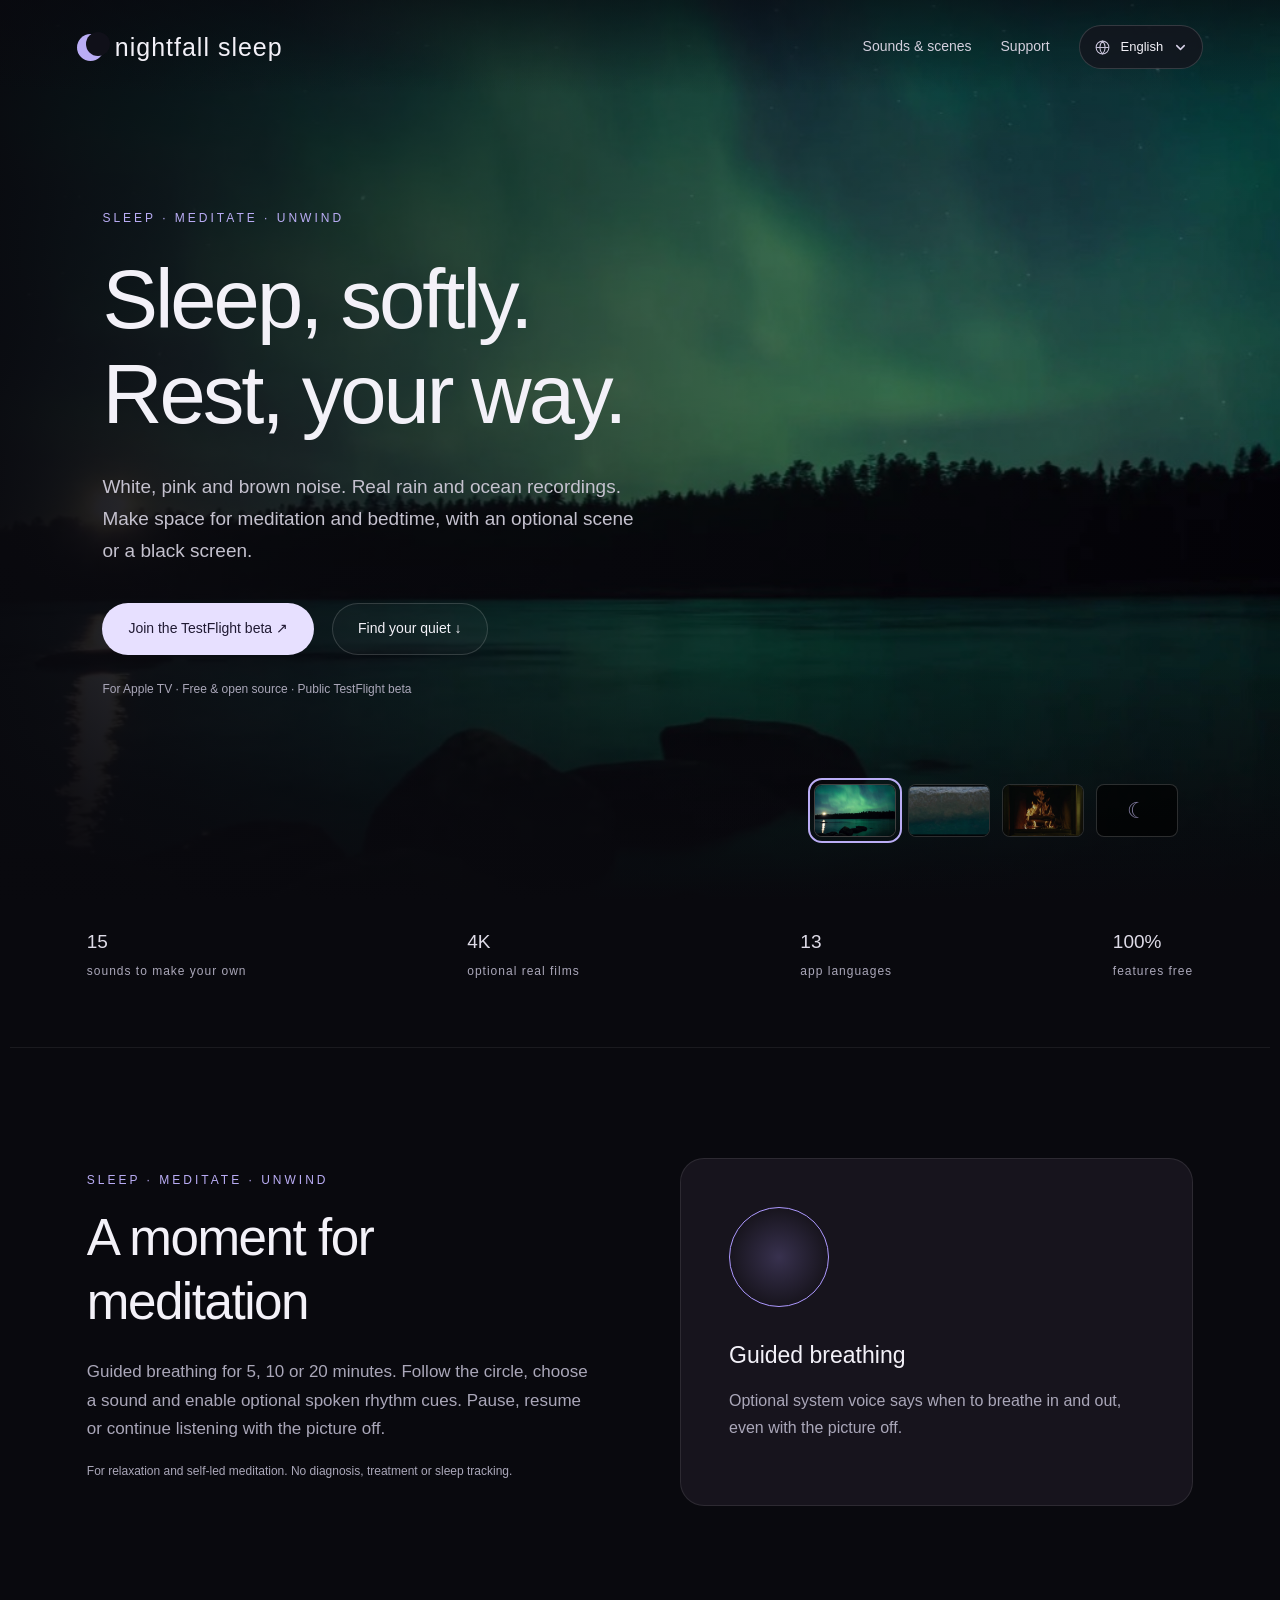
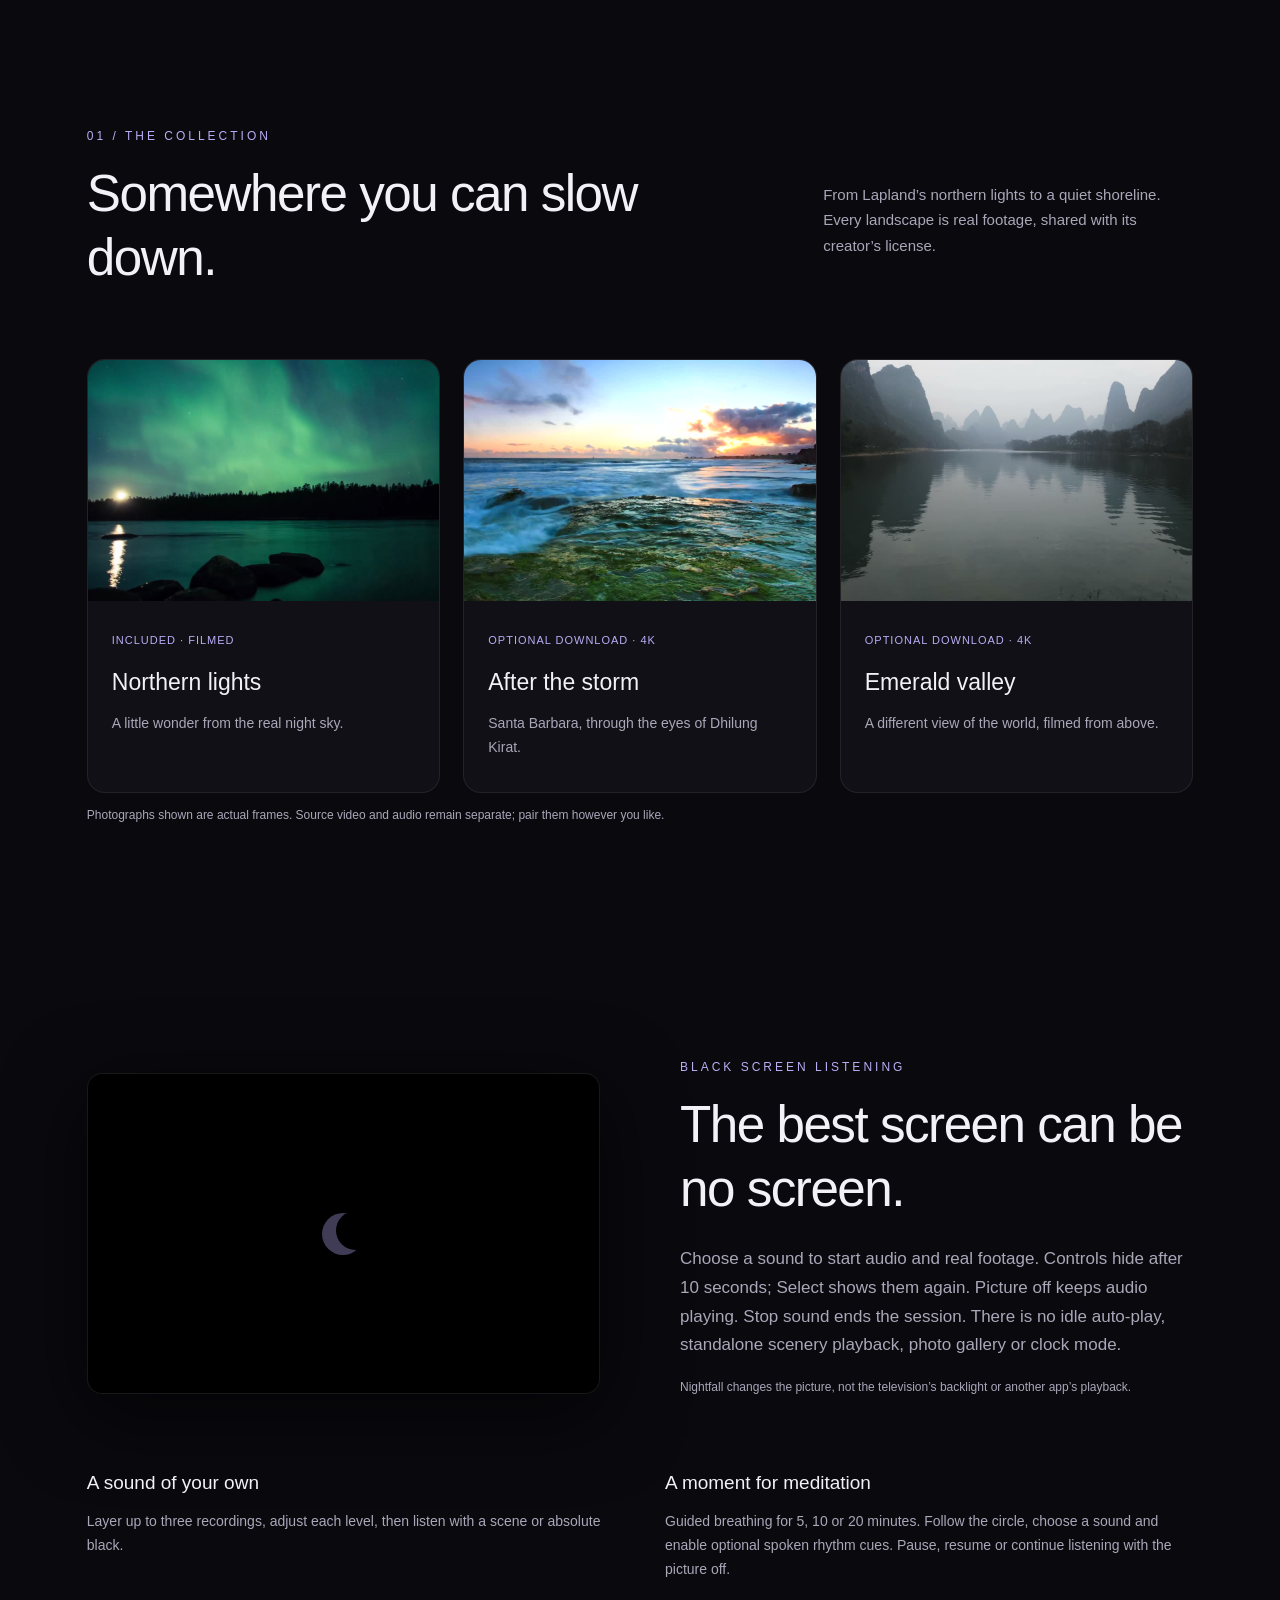
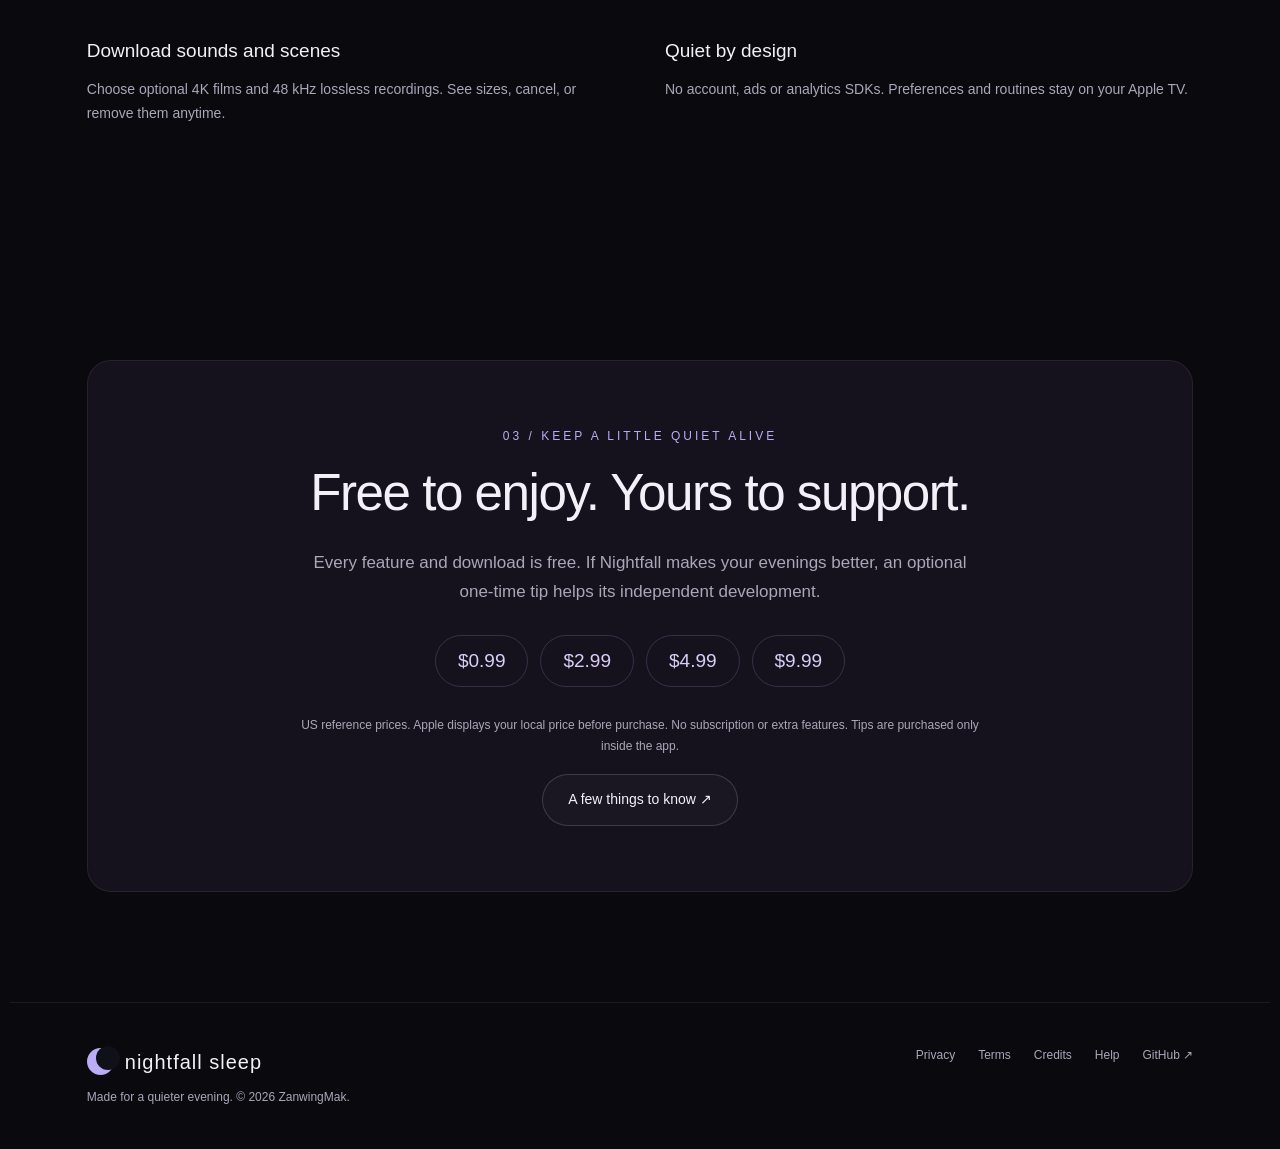
==== commit 0400cb46: "Add guided breathing and default audio-backed environmental visuals" ====
--- a/site/index.html
+++ b/site/index.html
@@ -1,13 +1,13 @@
-<!doctype html><html lang="en"><head><meta charset="utf-8"><meta name="viewport" content="width=device-width,initial-scale=1"><meta name="color-scheme" content="dark"><meta name="description" content="Nightfall Sleep — white noise, nature sounds and self-led meditation for Apple TV. Mix sounds, set bedtime timers and listen with a black screen. Free and open source."><title data-en="A quieter evening · Nightfall Sleep" data-zh="让夜晚安静一点 · Nightfall Sleep">A quieter evening · Nightfall Sleep</title><link rel="icon" href="favicon.svg" type="image/svg+xml"><link rel="stylesheet" href="style.css?v=8ef6851c5679"><script defer src="translations.js?v=audio11"></script><script defer src="site.js?v=audio11"></script></head><body><header><a class="brand" href="index.html" aria-label="Nightfall Sleep home"><i class="moon" aria-hidden="true"></i>nightfall sleep</a><nav aria-label="Main navigation"><a class="desktop" href="index.html#sounds"><span data-en="Sounds &amp; scenes" data-zh="声音与风景" >Sounds &amp; scenes</span></a><a class="desktop" href="support.html"><span data-en="Support" data-zh="帮助" >Support</span></a><div class="language-picker"><button class="lang" id="language" type="button" aria-label="Language" aria-haspopup="menu" aria-controls="language-menu" aria-expanded="false"><svg class="language-globe" viewBox="0 0 24 24" fill="none" stroke="currentColor" stroke-width="1.5" aria-hidden="true"><circle cx="12" cy="12" r="9"/><path d="M3 12h18M12 3c5 5 5 13 0 18-5-5-5-13 0-18Z"/></svg><span id="language-label">English</span><svg class="language-chevron" viewBox="0 0 16 16" fill="none" stroke="currentColor" stroke-width="1.6" aria-hidden="true"><path d="m4 6 4 4 4-4" stroke-linecap="round" stroke-linejoin="round"/></svg></button><div class="language-panel" id="language-menu" role="menu" aria-labelledby="language" hidden></div></div></nav></header><main><section class="hero"><img class="cover" src="assets/aurora.jpg" alt="Northern lights filmed in Lapland"><div class="hero-copy"><div data-en="SLEEP · MEDITATE · UNWIND" data-zh="助眠 · 冥想 · 放松" class="eyebrow">SLEEP · MEDITATE · UNWIND</div><h1 data-en="Sleep, softly.
+<!doctype html><html lang="en"><head><meta charset="utf-8"><meta name="viewport" content="width=device-width,initial-scale=1"><meta name="color-scheme" content="dark"><meta name="description" content="Nightfall Sleep — white noise, nature sounds and self-led meditation for Apple TV. Mix sounds, set bedtime timers and listen with a black screen. Free and open source."><title data-en="A quieter evening · Nightfall Sleep" data-zh="让夜晚安静一点 · Nightfall Sleep">A quieter evening · Nightfall Sleep</title><link rel="icon" href="favicon.svg" type="image/svg+xml"><link rel="stylesheet" href="style.css?v=65a70d309a40"><script defer src="translations.js?v=meditation13"></script><script defer src="site.js?v=meditation13"></script></head><body><header><a class="brand" href="index.html" aria-label="Nightfall Sleep home"><i class="moon" aria-hidden="true"></i>nightfall sleep</a><nav aria-label="Main navigation"><a class="desktop" href="index.html#sounds"><span data-en="Sounds &amp; scenes" data-zh="声音与风景" >Sounds &amp; scenes</span></a><a class="desktop" href="support.html"><span data-en="Support" data-zh="帮助" >Support</span></a><div class="language-picker"><button class="lang" id="language" type="button" aria-label="Language" aria-haspopup="menu" aria-controls="language-menu" aria-expanded="false"><svg class="language-globe" viewBox="0 0 24 24" fill="none" stroke="currentColor" stroke-width="1.5" aria-hidden="true"><circle cx="12" cy="12" r="9"/><path d="M3 12h18M12 3c5 5 5 13 0 18-5-5-5-13 0-18Z"/></svg><span id="language-label">English</span><svg class="language-chevron" viewBox="0 0 16 16" fill="none" stroke="currentColor" stroke-width="1.6" aria-hidden="true"><path d="m4 6 4 4 4-4" stroke-linecap="round" stroke-linejoin="round"/></svg></button><div class="language-panel" id="language-menu" role="menu" aria-labelledby="language" hidden></div></div></nav></header><main><section class="hero"><img class="cover" src="assets/aurora.jpg" alt="Northern lights filmed in Lapland"><div class="hero-copy"><div data-en="SLEEP · MEDITATE · UNWIND" data-zh="助眠 · 冥想 · 放松" class="eyebrow">SLEEP · MEDITATE · UNWIND</div><h1 data-en="Sleep, softly.
 Rest, your way." data-zh="让声音，
 陪你慢下来。" >Sleep, softly.
-Rest, your way.</h1><p data-en="White, pink and brown noise. Real rain and ocean recordings. Make space for meditation and bedtime, with an optional scene or a black screen." data-zh="白噪音、粉噪音、棕噪音，与真实雨声、海浪录音。为冥想和睡前留一点安静，可搭配风景，也可黑屏聆听。" class="lede">White, pink and brown noise. Real rain and ocean recordings. Make space for meditation and bedtime, with an optional scene or a black screen.</p><div class="actions"><a class="button primary" href="https://testflight.apple.com/join/FS1H6N5w"><span data-en="Join the TestFlight beta ↗" data-zh="加入 TestFlight 公测 ↗" >Join the TestFlight beta ↗</span></a><a class="button" href="#sounds"><span data-en="Find your quiet ↓" data-zh="寻找你的安静 ↓" >Find your quiet ↓</span></a></div><p data-en="For Apple TV · Free &amp; open source · Public TestFlight beta" data-zh="为 Apple TV 而作 · 免费开源 · TestFlight 公开测试" class="fine">For Apple TV · Free &amp; open source · Public TestFlight beta</p></div><div class="scene-picker" aria-label="Static scene preview"><button data-preview="aurora" aria-label="Northern lights" aria-pressed="true"><img src="assets/aurora.jpg" alt=""></button><button data-preview="ocean" aria-label="Ocean" aria-pressed="false"><img src="assets/ocean.jpg" alt=""></button><button data-preview="ember" aria-label="Fireplace" aria-pressed="false"><img src="assets/ember.jpg" alt=""></button><button data-preview="black" aria-label="Absolute black" aria-pressed="false"><span aria-hidden="true">☾</span></button></div></section><div class="strip"><div><b data-en="15" data-zh="15">15</b><span data-en="sounds to make your own" data-zh="种声音，自由搭配" >sounds to make your own</span></div><div><b data-en="4K" data-zh="4K" >4K</b><span data-en="optional real films" data-zh="按需下载，真实拍摄" >optional real films</span></div><div><b data-en="13" data-zh="13" >13</b><span data-en="app languages" data-zh="种应用界面语言" >app languages</span></div><div><b data-en="100%" data-zh="100%" >100%</b><span data-en="features free" data-zh="功能免费，无广告" >features free</span></div></div><section class="content" id="sounds"><div class="split"><div><div class="eyebrow" data-en="SLEEP · MEDITATE · UNWIND" data-zh="助眠 · 冥想 · 放松">SLEEP · MEDITATE · UNWIND</div><h2 data-en="A moment for meditation" data-zh="留一点静心时间">A moment for meditation</h2><p class="muted" data-en="Start a 10 or 20 minute self-led session with stream sounds, or save your own sound mix and bedtime timers. No guided voice or sleep tracking." data-zh="以溪流声开始 10 或 20 分钟自主静心，也可保存自己的混音与睡前定时。不包含语音指导或睡眠监测。">Start a 10 or 20 minute self-led session with stream sounds, or save your own sound mix and bedtime timers. No guided voice or sleep tracking.</p><p class="fine" data-en="For relaxation and self-led meditation. No diagnosis, treatment or sleep tracking." data-zh="用于日常放松与自主冥想，不提供医疗诊断、治疗或睡眠监测。">For relaxation and self-led meditation. No diagnosis, treatment or sleep tracking.</p></div><div class="listening-panel"><span class="sound-symbol" aria-hidden="true">∿</span><h3 data-en="A sound of your own" data-zh="混合属于你的声音">A sound of your own</h3><p data-en="Layer up to three recordings, adjust each level, then listen with a scene or absolute black." data-zh="最多混合三层声景，独立调音量。配上风景，或关掉画面。">Layer up to three recordings, adjust each level, then listen with a scene or absolute black.</p></div></div></section><section class="content" id="scenes"><div class="section-head"><div><div data-en="01 / THE COLLECTION" data-zh="01 / 真实风景" class="eyebrow">01 / THE COLLECTION</div><h2 data-en="Somewhere you
+Rest, your way.</h1><p data-en="White, pink and brown noise. Real rain and ocean recordings. Make space for meditation and bedtime, with an optional scene or a black screen." data-zh="白噪音、粉噪音、棕噪音，与真实雨声、海浪录音。为冥想和睡前留一点安静，可搭配风景，也可黑屏聆听。" class="lede">White, pink and brown noise. Real rain and ocean recordings. Make space for meditation and bedtime, with an optional scene or a black screen.</p><div class="actions"><a class="button primary" href="https://testflight.apple.com/join/FS1H6N5w"><span data-en="Join the TestFlight beta ↗" data-zh="加入 TestFlight 公测 ↗" >Join the TestFlight beta ↗</span></a><a class="button" href="#sounds"><span data-en="Find your quiet ↓" data-zh="寻找你的安静 ↓" >Find your quiet ↓</span></a></div><p data-en="For Apple TV · Free &amp; open source · Public TestFlight beta" data-zh="为 Apple TV 而作 · 免费开源 · TestFlight 公开测试" class="fine">For Apple TV · Free &amp; open source · Public TestFlight beta</p></div><div class="scene-picker" aria-label="Static scene preview"><button data-preview="aurora" aria-label="Northern lights" aria-pressed="true"><img src="assets/aurora.jpg" alt=""></button><button data-preview="ocean" aria-label="Ocean" aria-pressed="false"><img src="assets/ocean.jpg" alt=""></button><button data-preview="ember" aria-label="Fireplace" aria-pressed="false"><img src="assets/ember.jpg" alt=""></button><button data-preview="black" aria-label="Absolute black" aria-pressed="false"><span aria-hidden="true">☾</span></button></div></section><div class="strip"><div><b data-en="15" data-zh="15">15</b><span data-en="sounds to make your own" data-zh="种声音，自由搭配" >sounds to make your own</span></div><div><b data-en="4K" data-zh="4K" >4K</b><span data-en="optional real films" data-zh="按需下载，真实拍摄" >optional real films</span></div><div><b data-en="13" data-zh="13" >13</b><span data-en="app languages" data-zh="种应用界面语言" >app languages</span></div><div><b data-en="100%" data-zh="100%" >100%</b><span data-en="features free" data-zh="功能免费，无广告" >features free</span></div></div><section class="content" id="sounds"><div class="split"><div><div class="eyebrow" data-en="SLEEP · MEDITATE · UNWIND" data-zh="助眠 · 冥想 · 放松">SLEEP · MEDITATE · UNWIND</div><h2 data-en="A moment for meditation" data-zh="留一点静心时间">A moment for meditation</h2><p class="muted" data-en="Guided breathing for 5, 10 or 20 minutes. Follow the circle, choose a sound and enable optional spoken rhythm cues. Pause, resume or continue listening with the picture off." data-zh="5、10 或 20 分钟呼吸引导。跟随圆环、选择声景，可开启语音节奏提示。支持暂停、继续，以及关闭画面聆听。">Guided breathing for 5, 10 or 20 minutes. Follow the circle, choose a sound and enable optional spoken rhythm cues. Pause, resume or continue listening with the picture off.</p><p class="fine" data-en="For relaxation and self-led meditation. No diagnosis, treatment or sleep tracking." data-zh="用于日常放松与自主冥想，不提供医疗诊断、治疗或睡眠监测。">For relaxation and self-led meditation. No diagnosis, treatment or sleep tracking.</p></div><div class="listening-panel"><span class="breathing-demo" aria-hidden="true"></span><h3 data-en="Guided breathing" data-zh="呼吸引导">Guided breathing</h3><p data-en="Optional system voice says when to breathe in and out, even with the picture off." data-zh="可选系统语音提示吸气与呼气，关闭画面后也能跟随。">Optional system voice says when to breathe in and out, even with the picture off.</p></div></div></section><section class="content" id="scenes"><div class="section-head"><div><div data-en="01 / THE COLLECTION" data-zh="01 / 真实风景" class="eyebrow">01 / THE COLLECTION</div><h2 data-en="Somewhere you
 can slow down." data-zh="让心情，
 慢慢抵达。" >Somewhere you
 can slow down.</h2></div><p data-en="From Lapland’s northern lights to a quiet shoreline. Every landscape is real footage, shared with its creator’s license." data-zh="从拉普兰的极光，到雨后的海岸。每一处风景都是真实拍摄，保留创作者的署名与授权。" class="muted">From Lapland’s northern lights to a quiet shoreline. Every landscape is real footage, shared with its creator’s license.</p></div><div class="tiles"><article class="tile"><img loading="lazy" src="assets/aurora.jpg" alt="Northern lights"><div class="tile-copy"><span data-en="INCLUDED · FILMED" data-zh="内置 · 实拍" class="tag">INCLUDED · FILMED</span><h3 data-en="Northern lights" data-zh="极光之境" >Northern lights</h3><p data-en="A little wonder from the real night sky." data-zh="真实夜空中的一点奇迹。" >A little wonder from the real night sky.</p></div></article><article class="tile"><img loading="lazy" src="assets/coast.jpg" alt="After the storm"><div class="tile-copy"><span data-en="OPTIONAL DOWNLOAD · 4K" data-zh="可选下载 · 4K" class="tag">OPTIONAL DOWNLOAD · 4K</span><h3 data-en="After the storm" data-zh="雨后海岸" >After the storm</h3><p data-en="Santa Barbara, through the eyes of Dhilung Kirat." data-zh="透过 Dhilung Kirat 的镜头，看圣巴巴拉海岸。" >Santa Barbara, through the eyes of Dhilung Kirat.</p></div></article><article class="tile"><img loading="lazy" src="assets/valley.jpg" alt="Emerald valley"><div class="tile-copy"><span data-en="OPTIONAL DOWNLOAD · 4K" data-zh="可选下载 · 4K" class="tag">OPTIONAL DOWNLOAD · 4K</span><h3 data-en="Emerald valley" data-zh="碧谷流云" >Emerald valley</h3><p data-en="A different view of the world, filmed from above." data-zh="从空中凝望山谷与流云，Danny Rest 实拍。" >A different view of the world, filmed from above.</p></div></article></div><p class="fine"><span data-en="Photographs shown are actual frames. Source video and audio remain separate; pair them however you like." data-zh="以上图片均为真实视频帧。画面与自然录音为独立素材，你可以自由搭配。" >Photographs shown are actual frames. Source video and audio remain separate; pair them however you like.</span></p></section><section class="content"><div class="split"><div class="black-screen" aria-label="Illustration of a black TV screen"><i class="moon" aria-hidden="true"></i></div><div><div data-en="BLACK SCREEN LISTENING" data-zh="黑屏聆听" class="eyebrow">BLACK SCREEN LISTENING</div><h2 data-en="The best screen
 can be no screen." data-zh="最好的画面，
 也可以没有画面。" >The best screen
-can be no screen.</h2><p data-en="Choose a sound first. Picture on shows a small preview with playback controls. Picture off keeps the audio playing. Stopping sound ends the session. There is no standalone video, photo gallery or clock mode." data-zh="请先选择声景。打开画面时，小窗预览旁始终显示播放控制；关闭画面后声音继续。停止声音即结束会话。不提供独立视频播放、照片画廊或时钟模式。" class="muted">Choose a sound first. Picture on shows a small preview with playback controls. Picture off keeps the audio playing. Stopping sound ends the session. There is no standalone video, photo gallery or clock mode.</p><p data-en="Nightfall changes the picture, not the television’s backlight or another app’s playback." data-zh="Nightfall 调整应用画面，不控制电视背光，也不控制其他应用的音乐。" class="fine">Nightfall changes the picture, not the television’s backlight or another app’s playback.</p></div></div><div class="text-features"><div><h3 data-en="A sound of your own" data-zh="混合属于你的声音" >A sound of your own</h3><p data-en="Layer up to three recordings, adjust each level, then listen with a scene or absolute black." data-zh="最多混合三层声景，独立调音量。配上风景，或关掉画面。" >Layer up to three recordings, adjust each level, then listen with a scene or absolute black.</p></div><div><h3 data-en="A moment for meditation" data-zh="留一点静心时间" >A moment for meditation</h3><p data-en="Start a 10 or 20 minute self-led session with stream sounds, or save your own sound mix and bedtime timers. No guided voice or sleep tracking." data-zh="以溪流声开始 10 或 20 分钟自主静心，也可保存自己的混音与睡前定时。不包含语音指导或睡眠监测。" >Start a 10 or 20 minute self-led session with stream sounds, or save your own sound mix and bedtime timers. No guided voice or sleep tracking.</p></div><div><h3 data-en="Download sounds and scenes" data-zh="按需下载声音与风景" >Download sounds and scenes</h3><p data-en="Choose optional 4K films and 48 kHz lossless recordings. See sizes, cancel, or remove them anytime." data-zh="自行选择下载 4K 实拍或 48 kHz 无损录音。显示容量与进度，可取消、可删除。" >Choose optional 4K films and 48 kHz lossless recordings. See sizes, cancel, or remove them anytime.</p></div><div><h3 data-en="Quiet by design" data-zh="安静，也是一种设计" >Quiet by design</h3><p data-en="No account, ads or analytics SDKs. Preferences and routines stay on your Apple TV." data-zh="无需账号，没有广告或统计 SDK。偏好和方案保存在你的 Apple TV 上。" >No account, ads or analytics SDKs. Preferences and routines stay on your Apple TV.</p></div></div></section><section class="content"><div class="support-panel"><div data-en="03 / KEEP A LITTLE QUIET ALIVE" data-zh="03 / 让这份安静继续" class="eyebrow">03 / KEEP A LITTLE QUIET ALIVE</div><h2 data-en="Free to enjoy.
+can be no screen.</h2><p data-en="Choose a sound to start audio and real footage. Controls hide after 10 seconds; Select shows them again. Picture off keeps audio playing. Stop sound ends the session. There is no idle auto-play, standalone scenery playback, photo gallery or clock mode." data-zh="选择声景即播放声音与实拍画面。控件在 10 秒后隐藏，确认键重新显示。关闭画面后声音继续；停止声景即结束会话。不提供闲置自动播放、独立景色播放、照片画廊或时钟模式。" class="muted">Choose a sound to start audio and real footage. Controls hide after 10 seconds; Select shows them again. Picture off keeps audio playing. Stop sound ends the session. There is no idle auto-play, standalone scenery playback, photo gallery or clock mode.</p><p data-en="Nightfall changes the picture, not the television’s backlight or another app’s playback." data-zh="Nightfall 调整应用画面，不控制电视背光，也不控制其他应用的音乐。" class="fine">Nightfall changes the picture, not the television’s backlight or another app’s playback.</p></div></div><div class="text-features"><div><h3 data-en="A sound of your own" data-zh="混合属于你的声音" >A sound of your own</h3><p data-en="Layer up to three recordings, adjust each level, then listen with a scene or absolute black." data-zh="最多混合三层声景，独立调音量。配上风景，或关掉画面。" >Layer up to three recordings, adjust each level, then listen with a scene or absolute black.</p></div><div><h3 data-en="A moment for meditation" data-zh="留一点静心时间" >A moment for meditation</h3><p data-en="Guided breathing for 5, 10 or 20 minutes. Follow the circle, choose a sound and enable optional spoken rhythm cues. Pause, resume or continue listening with the picture off." data-zh="5、10 或 20 分钟呼吸引导。跟随圆环、选择声景，可开启语音节奏提示。支持暂停、继续，以及关闭画面聆听。" >Guided breathing for 5, 10 or 20 minutes. Follow the circle, choose a sound and enable optional spoken rhythm cues. Pause, resume or continue listening with the picture off.</p></div><div><h3 data-en="Download sounds and scenes" data-zh="按需下载声音与风景" >Download sounds and scenes</h3><p data-en="Choose optional 4K films and 48 kHz lossless recordings. See sizes, cancel, or remove them anytime." data-zh="自行选择下载 4K 实拍或 48 kHz 无损录音。显示容量与进度，可取消、可删除。" >Choose optional 4K films and 48 kHz lossless recordings. See sizes, cancel, or remove them anytime.</p></div><div><h3 data-en="Quiet by design" data-zh="安静，也是一种设计" >Quiet by design</h3><p data-en="No account, ads or analytics SDKs. Preferences and routines stay on your Apple TV." data-zh="无需账号，没有广告或统计 SDK。偏好和方案保存在你的 Apple TV 上。" >No account, ads or analytics SDKs. Preferences and routines stay on your Apple TV.</p></div></div></section><section class="content"><div class="support-panel"><div data-en="03 / KEEP A LITTLE QUIET ALIVE" data-zh="03 / 让这份安静继续" class="eyebrow">03 / KEEP A LITTLE QUIET ALIVE</div><h2 data-en="Free to enjoy.
 Yours to support." data-zh="安心享受。
 随心支持。" >Free to enjoy.
 Yours to support.</h2><p data-en="Every feature and download is free. If Nightfall makes your evenings better, an optional one-time tip helps its independent development." data-zh="所有功能与下载都免费。如果 Nightfall 陪你度过了一个好夜晚，可以自愿打赏，支持独立开发。" class="muted">Every feature and download is free. If Nightfall makes your evenings better, an optional one-time tip helps its independent development.</p><div class="tips"><span>$0.99</span><span>$2.99</span><span>$4.99</span><span>$9.99</span></div><p data-en="US reference prices. Apple displays your local price before purchase. No subscription or extra features. Tips are purchased only inside the app." data-zh="以上为美国基准价格，实际购买前由 Apple 显示当地价格。没有订阅，不增加功能。赞助仅通过 App 内购买。" class="fine">US reference prices. Apple displays your local price before purchase. No subscription or extra features. Tips are purchased only inside the app.</p><a class="button" href="support.html"><span data-en="A few things to know ↗" data-zh="了解使用与支持 ↗" >A few things to know ↗</span></a></div></section></main><footer><div><a class="brand" href="index.html"><i class="moon" aria-hidden="true"></i>nightfall sleep</a><span data-en="Made for a quieter evening. © 2026 ZanwingMak." data-zh="让夜晚安静一点。© 2026 ZanwingMak." >Made for a quieter evening. © 2026 ZanwingMak.</span></div><div class="links"><a href="privacy.html"><span data-en="Privacy" data-zh="隐私政策" >Privacy</span></a><a href="terms.html"><span data-en="Terms" data-zh="服务条款" >Terms</span></a><a href="credits.html"><span data-en="Credits" data-zh="素材署名" >Credits</span></a><a href="support.html"><span data-en="Help" data-zh="帮助" >Help</span></a><a href="https://github.com/ZanwingMak/NightfallTV"><span data-en="GitHub ↗" data-zh="GitHub ↗" >GitHub ↗</span></a></div></footer></body></html>
--- a/site/style.css
+++ b/site/style.css
@@ -28,3 +28,8 @@
 
 /* 助眠首页以静态声波表现聆听，不引入会打扰休息的动画。 */
 .listening-panel{padding:48px;border:1px solid #ffffff18;border-radius:24px;background:#17141d}.listening-panel p{color:var(--quiet);font-size:16px}.sound-symbol{display:block;font-size:96px;line-height:1;color:var(--accent);font-weight:200;margin-bottom:28px}.brand{letter-spacing:1px}@media(max-width:480px){.brand{font-size:18px}.brand .moon{width:22px;height:22px}.listening-panel{padding:28px}}
+
+/* 呼吸示意只用于介绍练习；减少动态效果时保持静止。 */
+.breathing-demo{display:block;width:100px;height:100px;margin:0 0 32px;border:1px solid #ad99ff;border-radius:50%;background:radial-gradient(circle,#ad99ff38,transparent 72%);animation:breathing-demo 10s ease-in-out infinite}
+@keyframes breathing-demo{0%,100%{transform:scale(.68)}40%{transform:scale(1)}}
+@media(prefers-reduced-motion:reduce){.breathing-demo{animation:none}}
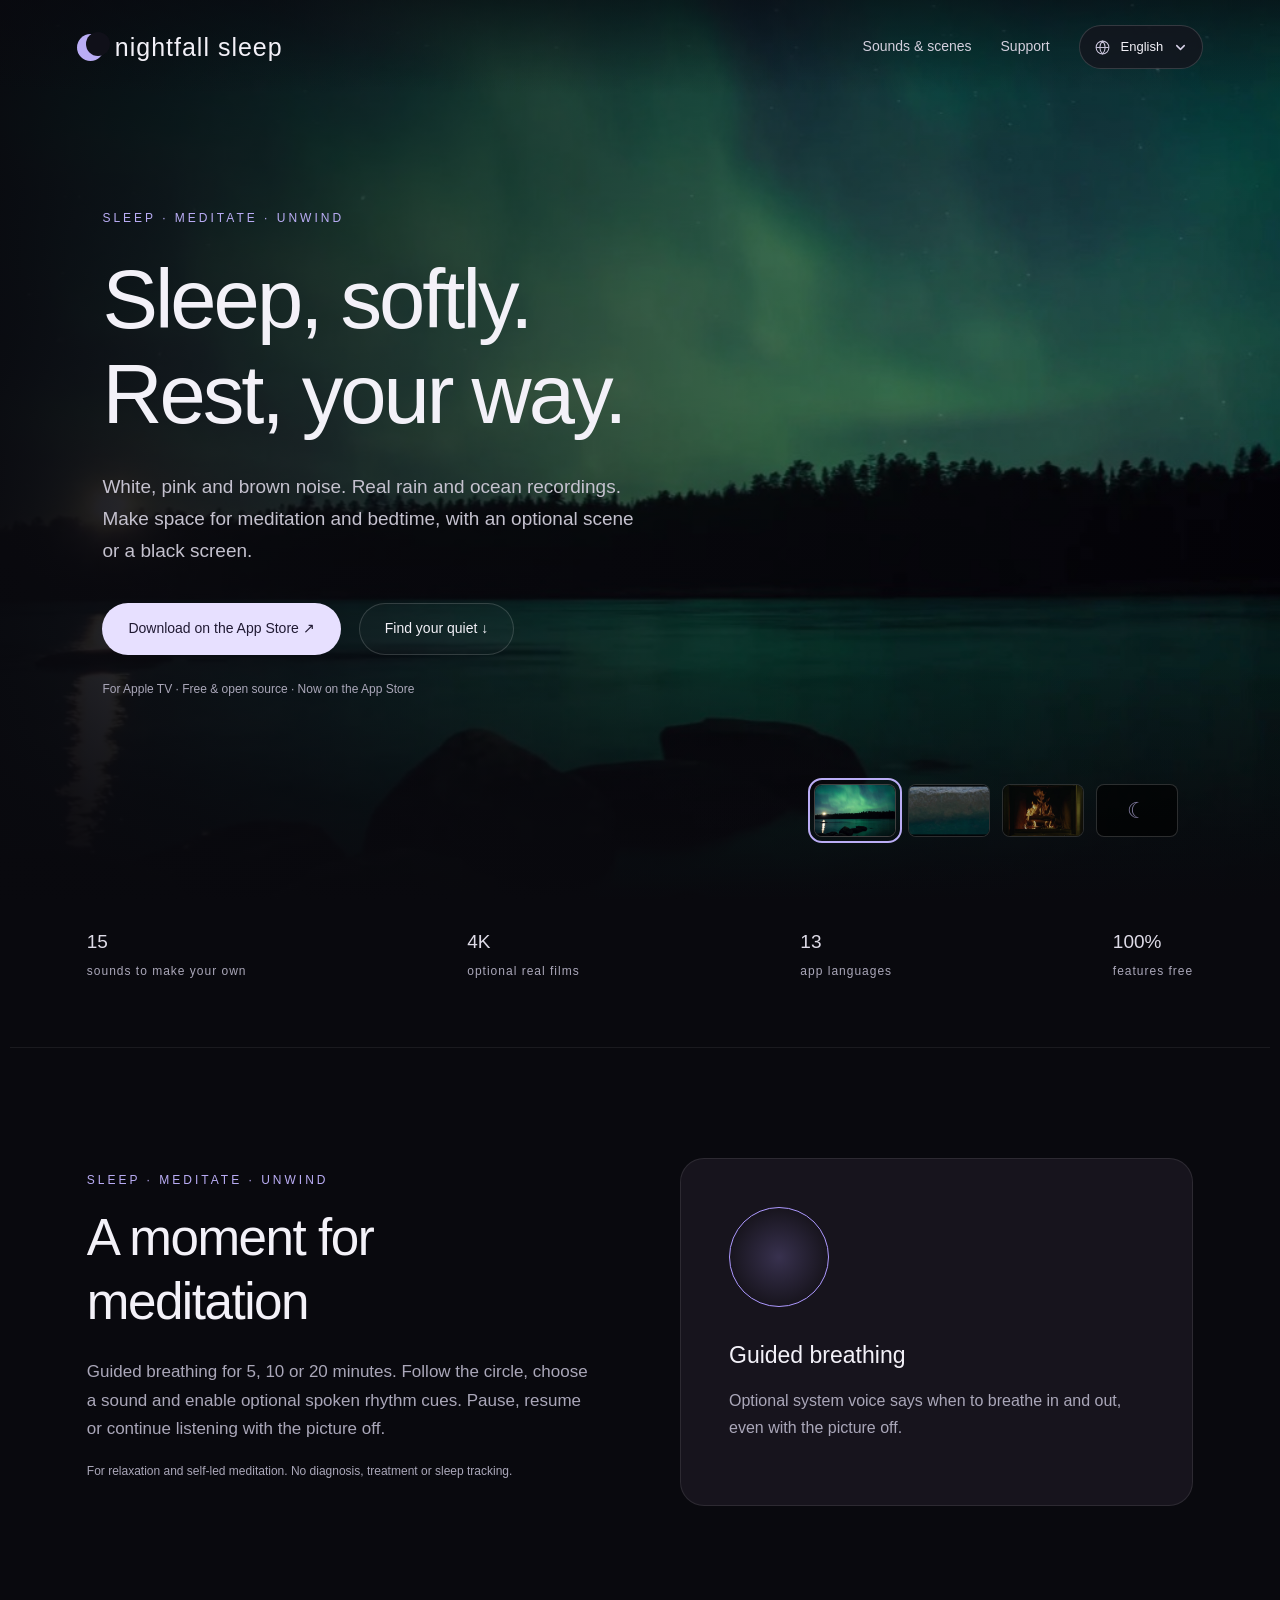
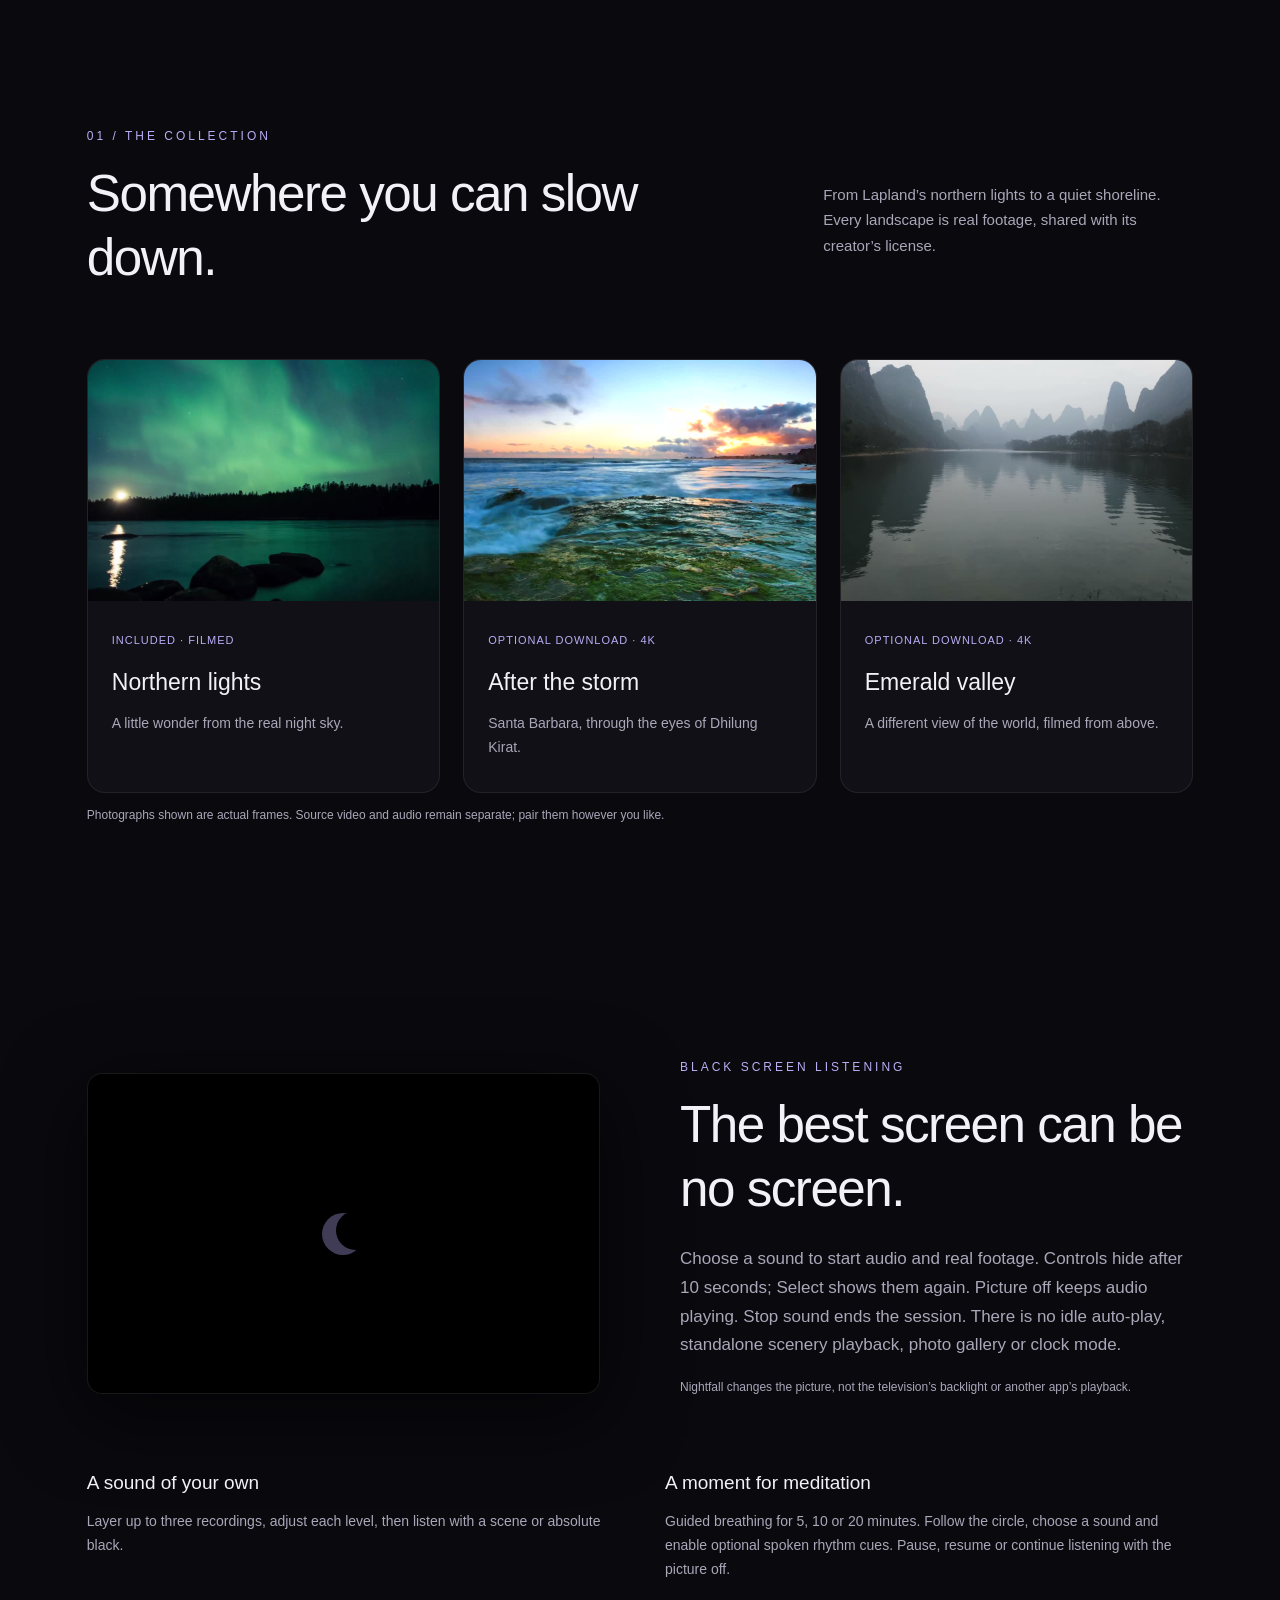
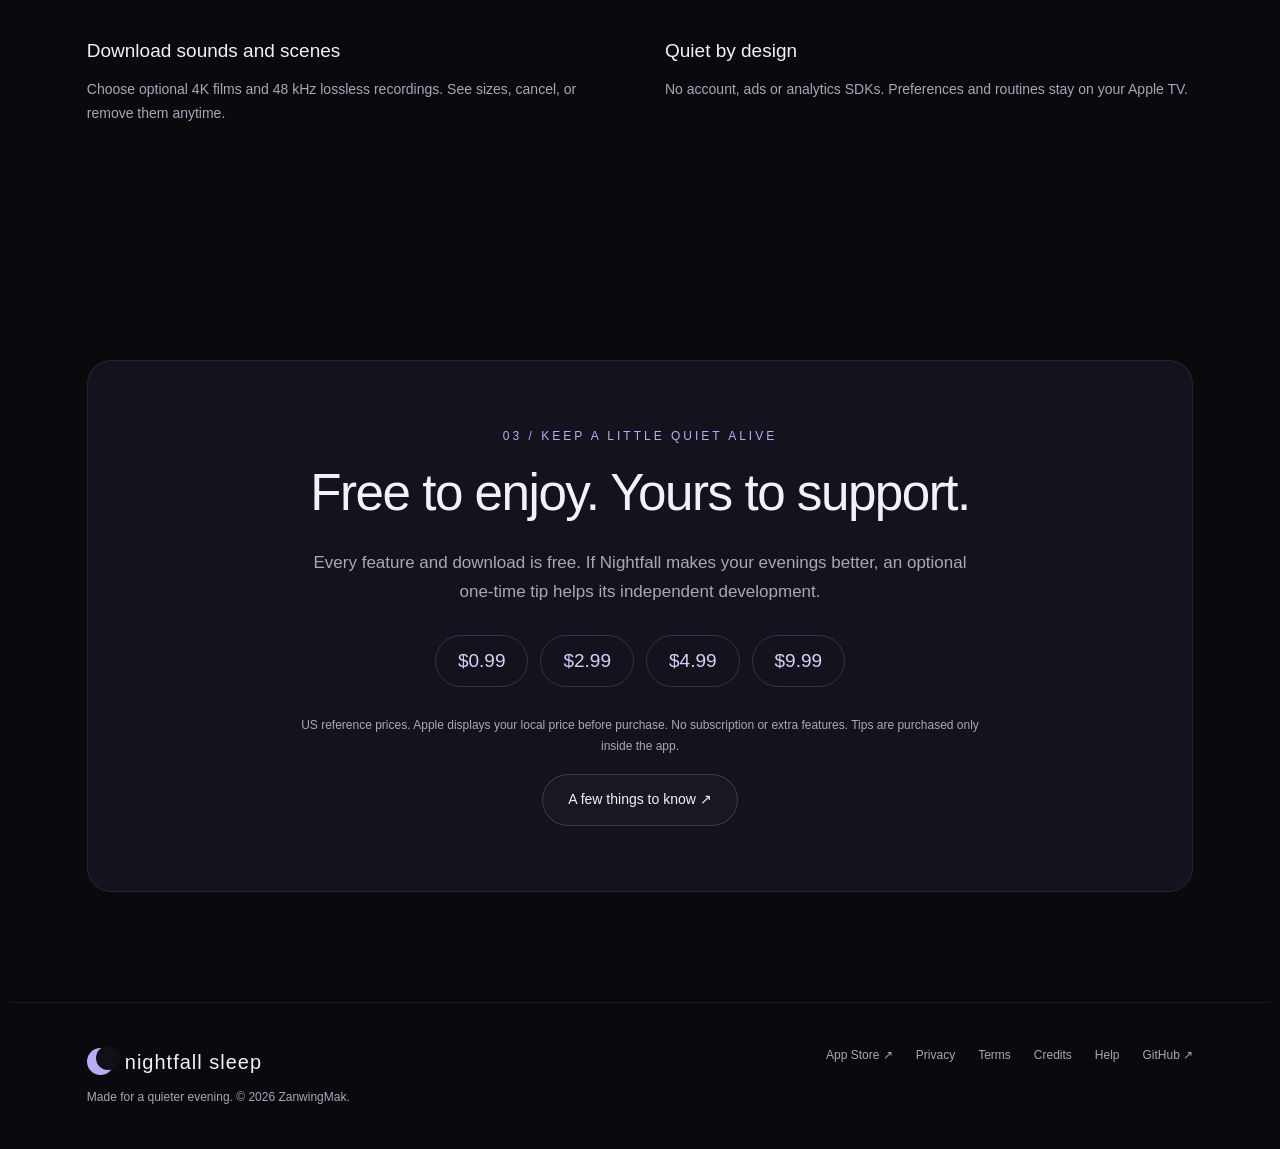
==== commit e3d9c93c: "Link the released app on the website and GitHub" ====
--- a/site/index.html
+++ b/site/index.html
@@ -1,7 +1,7 @@
-<!doctype html><html lang="en"><head><meta charset="utf-8"><meta name="viewport" content="width=device-width,initial-scale=1"><meta name="color-scheme" content="dark"><meta name="description" content="Nightfall Sleep — white noise, nature sounds and self-led meditation for Apple TV. Mix sounds, set bedtime timers and listen with a black screen. Free and open source."><title data-en="A quieter evening · Nightfall Sleep" data-zh="让夜晚安静一点 · Nightfall Sleep">A quieter evening · Nightfall Sleep</title><link rel="icon" href="favicon.svg" type="image/svg+xml"><link rel="stylesheet" href="style.css?v=65a70d309a40"><script defer src="translations.js?v=meditation13"></script><script defer src="site.js?v=meditation13"></script></head><body><header><a class="brand" href="index.html" aria-label="Nightfall Sleep home"><i class="moon" aria-hidden="true"></i>nightfall sleep</a><nav aria-label="Main navigation"><a class="desktop" href="index.html#sounds"><span data-en="Sounds &amp; scenes" data-zh="声音与风景" >Sounds &amp; scenes</span></a><a class="desktop" href="support.html"><span data-en="Support" data-zh="帮助" >Support</span></a><div class="language-picker"><button class="lang" id="language" type="button" aria-label="Language" aria-haspopup="menu" aria-controls="language-menu" aria-expanded="false"><svg class="language-globe" viewBox="0 0 24 24" fill="none" stroke="currentColor" stroke-width="1.5" aria-hidden="true"><circle cx="12" cy="12" r="9"/><path d="M3 12h18M12 3c5 5 5 13 0 18-5-5-5-13 0-18Z"/></svg><span id="language-label">English</span><svg class="language-chevron" viewBox="0 0 16 16" fill="none" stroke="currentColor" stroke-width="1.6" aria-hidden="true"><path d="m4 6 4 4 4-4" stroke-linecap="round" stroke-linejoin="round"/></svg></button><div class="language-panel" id="language-menu" role="menu" aria-labelledby="language" hidden></div></div></nav></header><main><section class="hero"><img class="cover" src="assets/aurora.jpg" alt="Northern lights filmed in Lapland"><div class="hero-copy"><div data-en="SLEEP · MEDITATE · UNWIND" data-zh="助眠 · 冥想 · 放松" class="eyebrow">SLEEP · MEDITATE · UNWIND</div><h1 data-en="Sleep, softly.
+<!doctype html><html lang="en"><head><meta charset="utf-8"><meta name="viewport" content="width=device-width,initial-scale=1"><meta name="color-scheme" content="dark"><meta name="description" content="Nightfall Sleep — white noise, nature sounds and self-led meditation for Apple TV. Mix sounds, set bedtime timers and listen with a black screen. Free and open source."><title data-en="A quieter evening · Nightfall Sleep" data-zh="让夜晚安静一点 · Nightfall Sleep">A quieter evening · Nightfall Sleep</title><link rel="icon" href="favicon.svg" type="image/svg+xml"><link rel="stylesheet" href="style.css?v=65a70d309a40"><script defer src="translations.js?v=store140"></script><script defer src="site.js?v=store140"></script></head><body><header><a class="brand" href="index.html" aria-label="Nightfall Sleep home"><i class="moon" aria-hidden="true"></i>nightfall sleep</a><nav aria-label="Main navigation"><a class="desktop" href="index.html#sounds"><span data-en="Sounds &amp; scenes" data-zh="声音与风景" >Sounds &amp; scenes</span></a><a class="desktop" href="support.html"><span data-en="Support" data-zh="帮助" >Support</span></a><div class="language-picker"><button class="lang" id="language" type="button" aria-label="Language" aria-haspopup="menu" aria-controls="language-menu" aria-expanded="false"><svg class="language-globe" viewBox="0 0 24 24" fill="none" stroke="currentColor" stroke-width="1.5" aria-hidden="true"><circle cx="12" cy="12" r="9"/><path d="M3 12h18M12 3c5 5 5 13 0 18-5-5-5-13 0-18Z"/></svg><span id="language-label">English</span><svg class="language-chevron" viewBox="0 0 16 16" fill="none" stroke="currentColor" stroke-width="1.6" aria-hidden="true"><path d="m4 6 4 4 4-4" stroke-linecap="round" stroke-linejoin="round"/></svg></button><div class="language-panel" id="language-menu" role="menu" aria-labelledby="language" hidden></div></div></nav></header><main><section class="hero"><img class="cover" src="assets/aurora.jpg" alt="Northern lights filmed in Lapland"><div class="hero-copy"><div data-en="SLEEP · MEDITATE · UNWIND" data-zh="助眠 · 冥想 · 放松" class="eyebrow">SLEEP · MEDITATE · UNWIND</div><h1 data-en="Sleep, softly.
 Rest, your way." data-zh="让声音，
 陪你慢下来。" >Sleep, softly.
-Rest, your way.</h1><p data-en="White, pink and brown noise. Real rain and ocean recordings. Make space for meditation and bedtime, with an optional scene or a black screen." data-zh="白噪音、粉噪音、棕噪音，与真实雨声、海浪录音。为冥想和睡前留一点安静，可搭配风景，也可黑屏聆听。" class="lede">White, pink and brown noise. Real rain and ocean recordings. Make space for meditation and bedtime, with an optional scene or a black screen.</p><div class="actions"><a class="button primary" href="https://testflight.apple.com/join/FS1H6N5w"><span data-en="Join the TestFlight beta ↗" data-zh="加入 TestFlight 公测 ↗" >Join the TestFlight beta ↗</span></a><a class="button" href="#sounds"><span data-en="Find your quiet ↓" data-zh="寻找你的安静 ↓" >Find your quiet ↓</span></a></div><p data-en="For Apple TV · Free &amp; open source · Public TestFlight beta" data-zh="为 Apple TV 而作 · 免费开源 · TestFlight 公开测试" class="fine">For Apple TV · Free &amp; open source · Public TestFlight beta</p></div><div class="scene-picker" aria-label="Static scene preview"><button data-preview="aurora" aria-label="Northern lights" aria-pressed="true"><img src="assets/aurora.jpg" alt=""></button><button data-preview="ocean" aria-label="Ocean" aria-pressed="false"><img src="assets/ocean.jpg" alt=""></button><button data-preview="ember" aria-label="Fireplace" aria-pressed="false"><img src="assets/ember.jpg" alt=""></button><button data-preview="black" aria-label="Absolute black" aria-pressed="false"><span aria-hidden="true">☾</span></button></div></section><div class="strip"><div><b data-en="15" data-zh="15">15</b><span data-en="sounds to make your own" data-zh="种声音，自由搭配" >sounds to make your own</span></div><div><b data-en="4K" data-zh="4K" >4K</b><span data-en="optional real films" data-zh="按需下载，真实拍摄" >optional real films</span></div><div><b data-en="13" data-zh="13" >13</b><span data-en="app languages" data-zh="种应用界面语言" >app languages</span></div><div><b data-en="100%" data-zh="100%" >100%</b><span data-en="features free" data-zh="功能免费，无广告" >features free</span></div></div><section class="content" id="sounds"><div class="split"><div><div class="eyebrow" data-en="SLEEP · MEDITATE · UNWIND" data-zh="助眠 · 冥想 · 放松">SLEEP · MEDITATE · UNWIND</div><h2 data-en="A moment for meditation" data-zh="留一点静心时间">A moment for meditation</h2><p class="muted" data-en="Guided breathing for 5, 10 or 20 minutes. Follow the circle, choose a sound and enable optional spoken rhythm cues. Pause, resume or continue listening with the picture off." data-zh="5、10 或 20 分钟呼吸引导。跟随圆环、选择声景，可开启语音节奏提示。支持暂停、继续，以及关闭画面聆听。">Guided breathing for 5, 10 or 20 minutes. Follow the circle, choose a sound and enable optional spoken rhythm cues. Pause, resume or continue listening with the picture off.</p><p class="fine" data-en="For relaxation and self-led meditation. No diagnosis, treatment or sleep tracking." data-zh="用于日常放松与自主冥想，不提供医疗诊断、治疗或睡眠监测。">For relaxation and self-led meditation. No diagnosis, treatment or sleep tracking.</p></div><div class="listening-panel"><span class="breathing-demo" aria-hidden="true"></span><h3 data-en="Guided breathing" data-zh="呼吸引导">Guided breathing</h3><p data-en="Optional system voice says when to breathe in and out, even with the picture off." data-zh="可选系统语音提示吸气与呼气，关闭画面后也能跟随。">Optional system voice says when to breathe in and out, even with the picture off.</p></div></div></section><section class="content" id="scenes"><div class="section-head"><div><div data-en="01 / THE COLLECTION" data-zh="01 / 真实风景" class="eyebrow">01 / THE COLLECTION</div><h2 data-en="Somewhere you
+Rest, your way.</h1><p data-en="White, pink and brown noise. Real rain and ocean recordings. Make space for meditation and bedtime, with an optional scene or a black screen." data-zh="白噪音、粉噪音、棕噪音，与真实雨声、海浪录音。为冥想和睡前留一点安静，可搭配风景，也可黑屏聆听。" class="lede">White, pink and brown noise. Real rain and ocean recordings. Make space for meditation and bedtime, with an optional scene or a black screen.</p><div class="actions"><a class="button primary" href="https://apps.apple.com/app/id6821692076"><span data-en="Download on the App Store ↗" data-zh="在 App Store 下载 ↗" >Download on the App Store ↗</span></a><a class="button" href="#sounds"><span data-en="Find your quiet ↓" data-zh="寻找你的安静 ↓" >Find your quiet ↓</span></a></div><p data-en="For Apple TV · Free &amp; open source · Now on the App Store" data-zh="为 Apple TV 而作 · 免费开源 · 已在 App Store 上架" class="fine">For Apple TV · Free &amp; open source · Now on the App Store</p></div><div class="scene-picker" aria-label="Static scene preview"><button data-preview="aurora" aria-label="Northern lights" aria-pressed="true"><img src="assets/aurora.jpg" alt=""></button><button data-preview="ocean" aria-label="Ocean" aria-pressed="false"><img src="assets/ocean.jpg" alt=""></button><button data-preview="ember" aria-label="Fireplace" aria-pressed="false"><img src="assets/ember.jpg" alt=""></button><button data-preview="black" aria-label="Absolute black" aria-pressed="false"><span aria-hidden="true">☾</span></button></div></section><div class="strip"><div><b data-en="15" data-zh="15">15</b><span data-en="sounds to make your own" data-zh="种声音，自由搭配" >sounds to make your own</span></div><div><b data-en="4K" data-zh="4K" >4K</b><span data-en="optional real films" data-zh="按需下载，真实拍摄" >optional real films</span></div><div><b data-en="13" data-zh="13" >13</b><span data-en="app languages" data-zh="种应用界面语言" >app languages</span></div><div><b data-en="100%" data-zh="100%" >100%</b><span data-en="features free" data-zh="功能免费，无广告" >features free</span></div></div><section class="content" id="sounds"><div class="split"><div><div class="eyebrow" data-en="SLEEP · MEDITATE · UNWIND" data-zh="助眠 · 冥想 · 放松">SLEEP · MEDITATE · UNWIND</div><h2 data-en="A moment for meditation" data-zh="留一点静心时间">A moment for meditation</h2><p class="muted" data-en="Guided breathing for 5, 10 or 20 minutes. Follow the circle, choose a sound and enable optional spoken rhythm cues. Pause, resume or continue listening with the picture off." data-zh="5、10 或 20 分钟呼吸引导。跟随圆环、选择声景，可开启语音节奏提示。支持暂停、继续，以及关闭画面聆听。">Guided breathing for 5, 10 or 20 minutes. Follow the circle, choose a sound and enable optional spoken rhythm cues. Pause, resume or continue listening with the picture off.</p><p class="fine" data-en="For relaxation and self-led meditation. No diagnosis, treatment or sleep tracking." data-zh="用于日常放松与自主冥想，不提供医疗诊断、治疗或睡眠监测。">For relaxation and self-led meditation. No diagnosis, treatment or sleep tracking.</p></div><div class="listening-panel"><span class="breathing-demo" aria-hidden="true"></span><h3 data-en="Guided breathing" data-zh="呼吸引导">Guided breathing</h3><p data-en="Optional system voice says when to breathe in and out, even with the picture off." data-zh="可选系统语音提示吸气与呼气，关闭画面后也能跟随。">Optional system voice says when to breathe in and out, even with the picture off.</p></div></div></section><section class="content" id="scenes"><div class="section-head"><div><div data-en="01 / THE COLLECTION" data-zh="01 / 真实风景" class="eyebrow">01 / THE COLLECTION</div><h2 data-en="Somewhere you
 can slow down." data-zh="让心情，
 慢慢抵达。" >Somewhere you
 can slow down.</h2></div><p data-en="From Lapland’s northern lights to a quiet shoreline. Every landscape is real footage, shared with its creator’s license." data-zh="从拉普兰的极光，到雨后的海岸。每一处风景都是真实拍摄，保留创作者的署名与授权。" class="muted">From Lapland’s northern lights to a quiet shoreline. Every landscape is real footage, shared with its creator’s license.</p></div><div class="tiles"><article class="tile"><img loading="lazy" src="assets/aurora.jpg" alt="Northern lights"><div class="tile-copy"><span data-en="INCLUDED · FILMED" data-zh="内置 · 实拍" class="tag">INCLUDED · FILMED</span><h3 data-en="Northern lights" data-zh="极光之境" >Northern lights</h3><p data-en="A little wonder from the real night sky." data-zh="真实夜空中的一点奇迹。" >A little wonder from the real night sky.</p></div></article><article class="tile"><img loading="lazy" src="assets/coast.jpg" alt="After the storm"><div class="tile-copy"><span data-en="OPTIONAL DOWNLOAD · 4K" data-zh="可选下载 · 4K" class="tag">OPTIONAL DOWNLOAD · 4K</span><h3 data-en="After the storm" data-zh="雨后海岸" >After the storm</h3><p data-en="Santa Barbara, through the eyes of Dhilung Kirat." data-zh="透过 Dhilung Kirat 的镜头，看圣巴巴拉海岸。" >Santa Barbara, through the eyes of Dhilung Kirat.</p></div></article><article class="tile"><img loading="lazy" src="assets/valley.jpg" alt="Emerald valley"><div class="tile-copy"><span data-en="OPTIONAL DOWNLOAD · 4K" data-zh="可选下载 · 4K" class="tag">OPTIONAL DOWNLOAD · 4K</span><h3 data-en="Emerald valley" data-zh="碧谷流云" >Emerald valley</h3><p data-en="A different view of the world, filmed from above." data-zh="从空中凝望山谷与流云，Danny Rest 实拍。" >A different view of the world, filmed from above.</p></div></article></div><p class="fine"><span data-en="Photographs shown are actual frames. Source video and audio remain separate; pair them however you like." data-zh="以上图片均为真实视频帧。画面与自然录音为独立素材，你可以自由搭配。" >Photographs shown are actual frames. Source video and audio remain separate; pair them however you like.</span></p></section><section class="content"><div class="split"><div class="black-screen" aria-label="Illustration of a black TV screen"><i class="moon" aria-hidden="true"></i></div><div><div data-en="BLACK SCREEN LISTENING" data-zh="黑屏聆听" class="eyebrow">BLACK SCREEN LISTENING</div><h2 data-en="The best screen
@@ -10,4 +10,4 @@
 can be no screen.</h2><p data-en="Choose a sound to start audio and real footage. Controls hide after 10 seconds; Select shows them again. Picture off keeps audio playing. Stop sound ends the session. There is no idle auto-play, standalone scenery playback, photo gallery or clock mode." data-zh="选择声景即播放声音与实拍画面。控件在 10 秒后隐藏，确认键重新显示。关闭画面后声音继续；停止声景即结束会话。不提供闲置自动播放、独立景色播放、照片画廊或时钟模式。" class="muted">Choose a sound to start audio and real footage. Controls hide after 10 seconds; Select shows them again. Picture off keeps audio playing. Stop sound ends the session. There is no idle auto-play, standalone scenery playback, photo gallery or clock mode.</p><p data-en="Nightfall changes the picture, not the television’s backlight or another app’s playback." data-zh="Nightfall 调整应用画面，不控制电视背光，也不控制其他应用的音乐。" class="fine">Nightfall changes the picture, not the television’s backlight or another app’s playback.</p></div></div><div class="text-features"><div><h3 data-en="A sound of your own" data-zh="混合属于你的声音" >A sound of your own</h3><p data-en="Layer up to three recordings, adjust each level, then listen with a scene or absolute black." data-zh="最多混合三层声景，独立调音量。配上风景，或关掉画面。" >Layer up to three recordings, adjust each level, then listen with a scene or absolute black.</p></div><div><h3 data-en="A moment for meditation" data-zh="留一点静心时间" >A moment for meditation</h3><p data-en="Guided breathing for 5, 10 or 20 minutes. Follow the circle, choose a sound and enable optional spoken rhythm cues. Pause, resume or continue listening with the picture off." data-zh="5、10 或 20 分钟呼吸引导。跟随圆环、选择声景，可开启语音节奏提示。支持暂停、继续，以及关闭画面聆听。" >Guided breathing for 5, 10 or 20 minutes. Follow the circle, choose a sound and enable optional spoken rhythm cues. Pause, resume or continue listening with the picture off.</p></div><div><h3 data-en="Download sounds and scenes" data-zh="按需下载声音与风景" >Download sounds and scenes</h3><p data-en="Choose optional 4K films and 48 kHz lossless recordings. See sizes, cancel, or remove them anytime." data-zh="自行选择下载 4K 实拍或 48 kHz 无损录音。显示容量与进度，可取消、可删除。" >Choose optional 4K films and 48 kHz lossless recordings. See sizes, cancel, or remove them anytime.</p></div><div><h3 data-en="Quiet by design" data-zh="安静，也是一种设计" >Quiet by design</h3><p data-en="No account, ads or analytics SDKs. Preferences and routines stay on your Apple TV." data-zh="无需账号，没有广告或统计 SDK。偏好和方案保存在你的 Apple TV 上。" >No account, ads or analytics SDKs. Preferences and routines stay on your Apple TV.</p></div></div></section><section class="content"><div class="support-panel"><div data-en="03 / KEEP A LITTLE QUIET ALIVE" data-zh="03 / 让这份安静继续" class="eyebrow">03 / KEEP A LITTLE QUIET ALIVE</div><h2 data-en="Free to enjoy.
 Yours to support." data-zh="安心享受。
 随心支持。" >Free to enjoy.
-Yours to support.</h2><p data-en="Every feature and download is free. If Nightfall makes your evenings better, an optional one-time tip helps its independent development." data-zh="所有功能与下载都免费。如果 Nightfall 陪你度过了一个好夜晚，可以自愿打赏，支持独立开发。" class="muted">Every feature and download is free. If Nightfall makes your evenings better, an optional one-time tip helps its independent development.</p><div class="tips"><span>$0.99</span><span>$2.99</span><span>$4.99</span><span>$9.99</span></div><p data-en="US reference prices. Apple displays your local price before purchase. No subscription or extra features. Tips are purchased only inside the app." data-zh="以上为美国基准价格，实际购买前由 Apple 显示当地价格。没有订阅，不增加功能。赞助仅通过 App 内购买。" class="fine">US reference prices. Apple displays your local price before purchase. No subscription or extra features. Tips are purchased only inside the app.</p><a class="button" href="support.html"><span data-en="A few things to know ↗" data-zh="了解使用与支持 ↗" >A few things to know ↗</span></a></div></section></main><footer><div><a class="brand" href="index.html"><i class="moon" aria-hidden="true"></i>nightfall sleep</a><span data-en="Made for a quieter evening. © 2026 ZanwingMak." data-zh="让夜晚安静一点。© 2026 ZanwingMak." >Made for a quieter evening. © 2026 ZanwingMak.</span></div><div class="links"><a href="privacy.html"><span data-en="Privacy" data-zh="隐私政策" >Privacy</span></a><a href="terms.html"><span data-en="Terms" data-zh="服务条款" >Terms</span></a><a href="credits.html"><span data-en="Credits" data-zh="素材署名" >Credits</span></a><a href="support.html"><span data-en="Help" data-zh="帮助" >Help</span></a><a href="https://github.com/ZanwingMak/NightfallTV"><span data-en="GitHub ↗" data-zh="GitHub ↗" >GitHub ↗</span></a></div></footer></body></html>+Yours to support.</h2><p data-en="Every feature and download is free. If Nightfall makes your evenings better, an optional one-time tip helps its independent development." data-zh="所有功能与下载都免费。如果 Nightfall 陪你度过了一个好夜晚，可以自愿打赏，支持独立开发。" class="muted">Every feature and download is free. If Nightfall makes your evenings better, an optional one-time tip helps its independent development.</p><div class="tips"><span>$0.99</span><span>$2.99</span><span>$4.99</span><span>$9.99</span></div><p data-en="US reference prices. Apple displays your local price before purchase. No subscription or extra features. Tips are purchased only inside the app." data-zh="以上为美国基准价格，实际购买前由 Apple 显示当地价格。没有订阅，不增加功能。赞助仅通过 App 内购买。" class="fine">US reference prices. Apple displays your local price before purchase. No subscription or extra features. Tips are purchased only inside the app.</p><a class="button" href="support.html"><span data-en="A few things to know ↗" data-zh="了解使用与支持 ↗" >A few things to know ↗</span></a></div></section></main><footer><div><a class="brand" href="index.html"><i class="moon" aria-hidden="true"></i>nightfall sleep</a><span data-en="Made for a quieter evening. © 2026 ZanwingMak." data-zh="让夜晚安静一点。© 2026 ZanwingMak." >Made for a quieter evening. © 2026 ZanwingMak.</span></div><div class="links"><a href="https://apps.apple.com/app/id6821692076">App Store ↗</a><a href="privacy.html"><span data-en="Privacy" data-zh="隐私政策" >Privacy</span></a><a href="terms.html"><span data-en="Terms" data-zh="服务条款" >Terms</span></a><a href="credits.html"><span data-en="Credits" data-zh="素材署名" >Credits</span></a><a href="support.html"><span data-en="Help" data-zh="帮助" >Help</span></a><a href="https://github.com/ZanwingMak/NightfallTV"><span data-en="GitHub ↗" data-zh="GitHub ↗" >GitHub ↗</span></a></div></footer></body></html>
